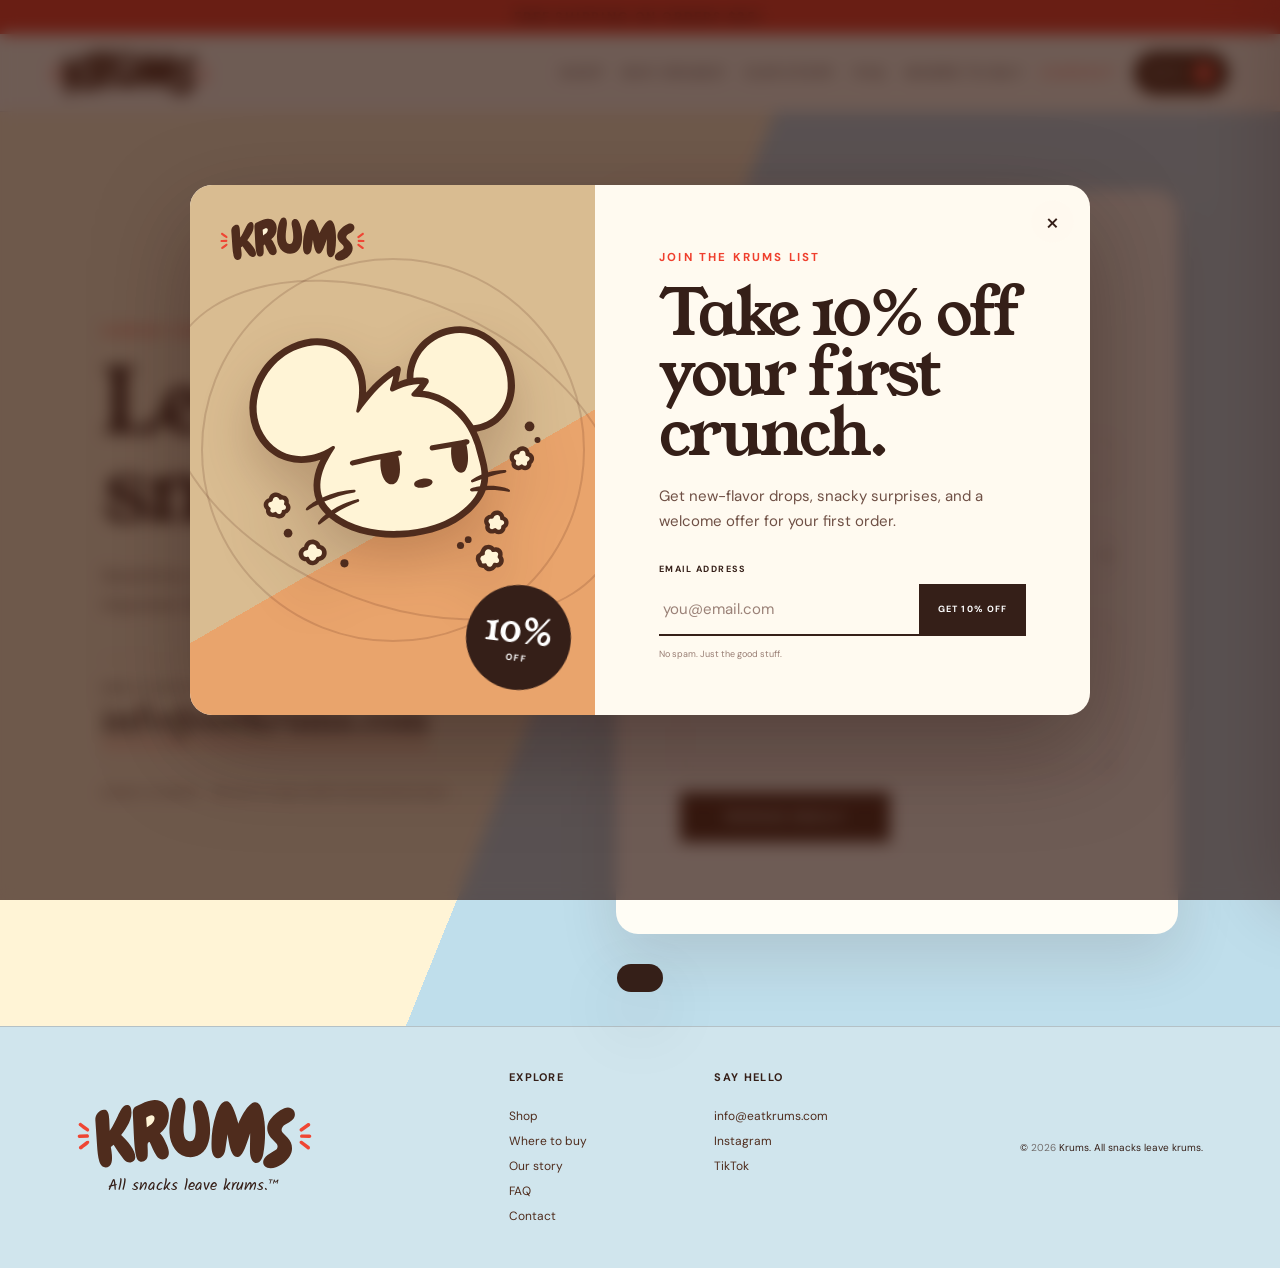
==== contact.html @ 6e8d33f9 "Open the Shop menu on hover and show flavors in a row. Desktop waits briefly before opening and stay" ====
<!doctype html>
<html lang="en">
<head>
  <meta charset="UTF-8" />
  <meta name="viewport" content="width=device-width, initial-scale=1.0" />
  <meta name="theme-color" content="#FFF4D6" />
  <link rel="icon" type="image/svg+xml" href="assets/k-logo.svg" />
  <meta name="description" content="Contact the Krums team about orders, wholesale, collaborations, or anything snack-related." />
  <title>Contact Krums</title>
  <link rel="preconnect" href="https://fonts.googleapis.com" />
  <link rel="preconnect" href="https://fonts.gstatic.com" crossorigin />
  <link href="https://fonts.googleapis.com/css2?family=DM+Sans:wght@400;500;600;700;800&family=Kalam:wght@400;700&family=Nunito:wght@400;600;700;800;900&family=Varela+Round&family=Young+Serif&display=swap" rel="stylesheet" />
  <link rel="stylesheet" href="styles.css?v=20261016-nav" />
</head>
<body class="contact-body">
  <a class="skip-link" href="#main">Skip to content</a>
  <div class="announcement">
    <p id="announcement-copy">Free shipping on orders $35+</p>
  </div>

  <header class="site-header" id="site-header">
    <button class="menu-toggle" id="menu-toggle" aria-label="Open menu" aria-controls="main-nav" aria-expanded="false"><span></span><span></span></button>
    <a class="brand" href="index.html" aria-label="Krums home"><img class="brand-wordmark" src="assets/krums-logo.svg?v=20261016-logo" alt="Krums" /></a>
    <nav class="main-nav" id="main-nav" aria-label="Main navigation">
      <div class="nav-shop">
        <a class="nav-shop-trigger" href="shop.html" aria-haspopup="true" aria-expanded="false" aria-controls="shop-dropdown">Shop</a>
        <div class="shop-dropdown" id="shop-dropdown" aria-label="Shop Krums flavors">
          <div class="shop-dropdown-intro"><small>Pick your crunch</small><strong>Find your flavor.</strong><a class="shop-dropdown-all" href="shop.html">Shop all <span aria-hidden="true">→</span></a></div>
          <div class="shop-dropdown-row">
            <a class="shop-dropdown-product shop-dropdown-product--chocolate" href="product.html?flavor=chocolate-chip"><img src="assets/pouch-chocolate-chip.png" alt="" /><span><small>Cookie brittle</small><b>Chocolate Chip</b></span></a>
            <a class="shop-dropdown-product shop-dropdown-product--peanut" href="product.html?flavor=peanut-butter-chocolate"><img src="assets/pouch-peanut-butter-chocolate.png" alt="" /><span><small>Cookie brittle</small><b>Peanut Butter Chocolate</b></span></a>
            <div class="shop-dropdown-product shop-dropdown-product--soon"><img src="assets/pouch-birthday-cake.png" alt="" /><span><small>Cookie brittle</small><b>Birthday Cake</b></span></div>
          </div>
        </div>
      </div><a href="index.html#why">Why Krums?</a><a href="index.html#story">Our story</a><a href="index.html#faq">FAQ</a><a href="where-to-buy.html">Where to buy</a><a href="contact.html" aria-current="page">Contact</a>
    </nav>
    <button class="bag-button" id="open-cart" aria-label="Open snack bag">Bag <span id="cart-count">0</span></button>
  </header>

  <main id="main">
    <section class="contact-page">
      <div class="contact-intro reveal">
        <p class="eyebrow"><span></span> Contact Krums</p>
        <h1>Let’s talk snacks.</h1>
        <p>Questions, ideas, wholesale inquiries, or a very important flavor suggestion? Send it our way.</p>
        <div class="contact-direct">
          <span>Email us directly</span>
          <a href="mailto:info@eatkrums.com">info@eatkrums.com</a>
        </div>
        <div class="contact-note"><b>Good to know</b><p>We aim to reply within two business days.</p></div>
      </div>

      <div class="contact-form-card reveal" data-delay="120" id="contact-form-card">
        <p class="eyebrow"><span></span> Leave a note</p>
        <h2>What’s on your mind?</h2>
        <form id="contact-form">
          <div class="contact-field-row">
            <label>First name<input id="contact-name" name="name" type="text" autocomplete="given-name" required /></label>
            <label>Email address<input id="contact-email" name="email" type="email" autocomplete="email" required /></label>
          </div>
          <label>What can we help with?
            <select id="contact-topic" name="topic" required>
              <option value="" selected disabled>Choose a topic</option>
              <option>Order question</option>
              <option>Wholesale or retail</option>
              <option>Press or collaboration</option>
              <option>Flavor suggestion</option>
              <option>Something else</option>
            </select>
          </label>
          <label>Your message<textarea id="contact-message" name="message" rows="6" required></textarea></label>
          <button class="button button-primary" type="submit">Prepare email <span aria-hidden="true">↗</span></button>
          <p class="contact-status" id="contact-status" aria-live="polite"></p>
        </form>
      </div>
    </section>
  </main>

  <footer><div class="footer-brand"><img class="footer-wordmark" src="assets/krums-logo.svg?v=20261016-logo" alt="Krums" /><p>All snacks leave krums.™</p></div><div><h3>Explore</h3><a href="shop.html">Shop</a><a href="where-to-buy.html">Where to buy</a><a href="index.html#story">Our story</a><a href="index.html#faq">FAQ</a><a href="contact.html">Contact</a></div><div><h3>Say hello</h3><a href="mailto:info@eatkrums.com">info@eatkrums.com</a><a href="https://www.instagram.com/eatkrums/" target="_blank" rel="noopener noreferrer">Instagram</a><a href="https://www.tiktok.com/@eatkrums" target="_blank" rel="noopener noreferrer">TikTok</a></div><p class="footer-legal">© <span id="year"></span> Krums. All snacks leave krums.</p></footer>

  <div class="scrim" id="scrim" hidden></div>
  <aside class="cart-drawer" id="cart-drawer" aria-hidden="true" aria-label="Shopping bag"><header><div><p class="eyebrow"><span></span> Your stash</p><h2>Snack bag <i id="cart-title-count">(0)</i></h2></div><button id="close-cart" aria-label="Close bag">×</button></header><div class="cart-progress"><p id="shipping-copy">You’re $35 away from free shipping</p><div><span id="shipping-bar"></span></div></div><div class="cart-items" id="cart-items"></div><div class="cart-empty" id="cart-empty"><img class="cart-mascot" src="assets/mascot-head.svg?v=20261016" alt="" /><h3>Your bag is hungry.</h3><p>Good news: joy is only one flavor away.</p><a href="shop.html" id="empty-shop">Find your crunch</a></div><footer id="cart-footer" hidden><div><span>Subtotal</span><strong id="cart-total">$0.00</strong></div><button class="button button-primary" id="checkout-button">Checkout</button><small>Taxes and shipping calculated at checkout. Payment connection coming next.</small></footer></aside>
  <div class="toast" id="toast" role="status" aria-live="polite"></div>
  <script src="script.js?v=20261016-nav"></script>
</body>
</html>
---- styles.css ----
:root{--cocoa:#1f110e;--brown:#5f2f20;--caramel:#a17b4e;--orange:#c78b48;--cream:#f7f1e6;--paper:#ebe2d3;--pink:#c9ad83;--sage:#6e764f;--ink:#2b1712;--white:#fffaf2;--line:rgba(31,17,14,.18);--shadow:0 28px 70px rgba(31,17,14,.18);--accent:#6f402c;--accent-soft:#c89a60;--theme-bg:#d9bc91;--brand-gold:#a17b4e;--brand-pink:#b7747d;--brand-sage:#6e764f;--brand-orange:#a14d2b;--brand-plum:#785278}
*{box-sizing:border-box}html{scroll-behavior:smooth}body{margin:0;background:var(--cream);color:var(--ink);font-family:"DM Sans",sans-serif;overflow-x:hidden}body.modal-open{overflow:hidden}button,input{font:inherit}button,a{color:inherit}.skip-link{position:fixed;top:-100px;left:12px;z-index:200;background:#fff;padding:12px}.skip-link:focus{top:12px}.page-loader{position:fixed;inset:0;z-index:300;background:var(--cream);display:grid;place-items:center;align-content:center;gap:16px;transition:opacity .5s,visibility .5s}.page-loader img{width:110px;animation:loader-bounce .7s alternate infinite}.page-loader span{text-transform:uppercase;letter-spacing:.15em;font-size:10px;font-weight:700}.page-loader.done{opacity:0;visibility:hidden}@keyframes loader-bounce{to{transform:translateY(-12px) rotate(5deg)}}.cursor-dot{width:12px;height:12px;border-radius:50%;background:var(--orange);position:fixed;z-index:250;pointer-events:none;transform:translate(-50%,-50%);mix-blend-mode:multiply;transition:width .2s,height .2s;opacity:0}.cursor-dot.hover{width:34px;height:34px}.announcement{height:34px;background:var(--cocoa);color:#fff;display:flex;align-items:center;justify-content:center;gap:22px}.announcement p{margin:0;min-width:330px;text-align:center;text-transform:uppercase;letter-spacing:.16em;font-size:9px;font-weight:700}.announcement button{background:none;border:0;color:#fff;cursor:pointer;opacity:.7}.site-header{height:90px;display:grid;grid-template-columns:1fr auto 1fr;align-items:center;padding:0 5vw;background:rgba(255,248,233,.9);backdrop-filter:blur(16px);border-bottom:1px solid var(--line);position:sticky;top:0;z-index:50;transition:height .3s,box-shadow .3s}.site-header.scrolled{height:70px;box-shadow:0 10px 30px rgba(80,30,12,.08)}.brand{grid-column:1}.brand img{width:170px;height:70px;display:block;object-fit:contain;object-position:left}.main-nav{grid-column:2;grid-row:1;display:flex;gap:36px}.main-nav a{text-decoration:none;text-transform:uppercase;font-size:10px;letter-spacing:.13em;font-weight:700;position:relative}.main-nav a:after{content:"";position:absolute;height:2px;background:var(--orange);left:0;right:100%;bottom:-7px;transition:right .25s}.main-nav a:hover:after{right:0}.bag-button{grid-column:3;grid-row:1;justify-self:end;border:0;background:transparent;text-transform:uppercase;letter-spacing:.13em;font-size:11px;font-weight:700;cursor:pointer}.bag-button span{display:inline-grid;place-items:center;width:28px;height:28px;border-radius:50%;margin-left:8px;background:var(--orange)}.menu-toggle{display:none;border:0;background:none}.flavor-theme[data-theme="birthday-cake"]{--accent:#d95865;--accent-soft:#f38a91;--theme-bg:#f6b6b1}.flavor-theme[data-theme="cinnamon-roll"]{--accent:#7f8c52;--accent-soft:#aab77b;--theme-bg:#cbd092}
.hero{height:calc(100vh - 124px);min-height:660px;max-height:850px;background:linear-gradient(125deg,#fffaf0 0 38%,var(--theme-bg) 38%);display:grid;grid-template-columns:.9fr 1.1fr;position:relative;overflow:hidden;padding:45px 6vw 70px;transition:background .65s ease}.hero-grain{position:absolute;inset:0;opacity:.12;background-image:url("data:image/svg+xml,%3Csvg viewBox='0 0 160 160' xmlns='http://www.w3.org/2000/svg'%3E%3Cfilter id='n'%3E%3CfeTurbulence type='fractalNoise' baseFrequency='.9' numOctaves='3' stitchTiles='stitch'/%3E%3C/filter%3E%3Crect width='100%25' height='100%25' filter='url(%23n)' opacity='.32'/%3E%3C/svg%3E");pointer-events:none}.hero-sun{position:absolute;width:520px;height:520px;border:72px solid rgba(255,255,255,.26);border-radius:50%;right:-110px;top:40px}.hero-copy{align-self:center;z-index:4;max-width:650px}.eyebrow{text-transform:uppercase;letter-spacing:.19em;font-size:10px;font-weight:700;color:var(--accent);display:flex;align-items:center;gap:10px;margin:0 0 20px}.eyebrow>span{width:26px;height:1px;background:currentColor}.eyebrow.light{color:#f7b24b}h1,h2,h3{font-family:"Young Serif",serif;font-weight:400;margin:0}h1{font-size:clamp(60px,6.6vw,102px);line-height:.92;letter-spacing:-.05em}h1 em,h2 em{font-family:"Kalam",cursive;color:var(--accent);font-weight:700}.hero-lede{font-size:16px;line-height:1.75;max-width:570px;margin:25px 0}.hero-actions{display:flex;align-items:center;gap:30px}.button{min-height:52px;display:inline-flex;align-items:center;justify-content:center;gap:28px;padding:0 23px;border:0;text-decoration:none;text-transform:uppercase;letter-spacing:.12em;font-size:10px;font-weight:700;cursor:pointer;transition:transform .2s,box-shadow .2s}.button-primary{background:var(--cocoa);color:#fff;box-shadow:6px 6px 0 var(--accent-soft)}.button-primary:hover{transform:translate(2px,2px);box-shadow:3px 3px 0 var(--accent-soft)}.text-button{border:0;background:transparent;font-size:11px;font-weight:700;cursor:pointer;border-bottom:1px solid var(--ink);padding:10px 0}.text-button span{margin-left:8px;color:var(--accent)}.hero-proof{display:flex;gap:0;margin-top:28px}.hero-proof div{padding:0 25px;border-left:1px solid var(--line);display:flex;flex-direction:column}.hero-proof div:first-child{padding-left:0;border:0}.hero-proof strong{font-family:"Young Serif";font-size:22px}.hero-proof span{text-transform:uppercase;letter-spacing:.12em;font-size:8px}.hero-product{align-self:center;height:100%;position:relative;display:grid;place-items:center;z-index:2}.product-stage{height:min(68vh,620px);width:min(44vw,540px);display:grid;place-items:center;position:relative;perspective:1000px}.product-stage img{height:100%;max-width:100%;object-fit:contain;filter:drop-shadow(0 34px 25px rgba(70,23,8,.28));transition:opacity .25s,transform .4s;position:relative;z-index:3}.product-stage img.swapping{opacity:0;transform:translateY(20px) rotate(4deg)}.stage-shadow{position:absolute;width:65%;height:12%;bottom:1%;background:rgba(76,29,11,.26);border-radius:50%;filter:blur(24px)}.orbit{position:absolute;border:1px solid rgba(73,20,7,.22);border-radius:50%;animation:orbit-spin 18s linear infinite}.orbit-one{width:490px;height:490px}.orbit-two{width:590px;height:380px;transform:rotate(20deg);animation-direction:reverse}@keyframes orbit-spin{to{rotate:360deg}}.floating-chip{position:absolute;display:block;width:92px;height:52px;border:5px solid #b86a32;border-radius:62% 25% 58% 27%;background-color:#dda05c;background-image:radial-gradient(circle,#512013 0 3px,transparent 4px);background-size:24px 22px;box-shadow:0 16px 20px rgba(74,25,8,.25);z-index:4}.chip-a{top:7%;right:1%;rotate:24deg}.chip-b{bottom:15%;left:0;rotate:-21deg;scale:.8}.chip-c{top:21%;left:2%;rotate:64deg;scale:.55}.hand-note{position:absolute;right:-1vw;bottom:2%;font:18px/1.1 "Kalam",cursive;transform:rotate(-5deg);z-index:5}.hand-note svg{display:block;width:85px;fill:none;stroke:var(--ink);stroke-width:2}.hero-flavor-switcher{position:absolute;bottom:20px;left:50%;transform:translateX(-50%);z-index:6;background:rgba(255,253,246,.84);backdrop-filter:blur(12px);border:1px solid rgba(70,22,10,.14);border-radius:50px;display:flex;align-items:center;gap:11px;padding:10px 16px;box-shadow:0 12px 30px rgba(80,25,8,.1)}.hero-flavor-switcher>span{text-transform:uppercase;letter-spacing:.12em;font-size:8px;opacity:.6}.hero-flavor-switcher strong{font-size:10px;min-width:96px}.flavor-dot{width:18px;height:18px;border-radius:50%;border:2px solid #fff;background:var(--dot);box-shadow:0 0 0 1px rgba(59,15,7,.2);cursor:pointer;transition:transform .2s}.flavor-dot.active{transform:scale(1.28)}.doodle{position:absolute;font:40px "Kalam";color:rgba(75,22,9,.5);z-index:3}.doodle-one{left:48%;top:12%}.doodle-two{right:3%;bottom:16%;font-size:28px}.joy-marquee{height:62px;background:var(--cocoa);color:#fff;display:flex;align-items:center;overflow:hidden;white-space:nowrap}.joy-marquee div{min-width:max-content;font:14px "Young Serif";letter-spacing:.13em;animation:marquee 27s linear infinite}.joy-marquee span{margin:0 22px}@keyframes marquee{to{transform:translateX(-50%)}}
.flavor-shop{padding:110px 6vw;background:var(--cream);transition:background .6s}.section-intro h2,.why h2,.moments h2,.faq h2,.newsletter h2{font-size:clamp(45px,5.4vw,75px);line-height:.98;letter-spacing:-.04em}.flavor-tabs{display:grid;grid-template-columns:repeat(3,1fr);margin:55px 0 0;border-bottom:1px solid var(--line)}.flavor-tab{border:0;background:transparent;padding:18px 15px;font-family:"Young Serif";font-size:18px;color:#9a766b;cursor:pointer;position:relative}.flavor-tab span{font:9px "DM Sans";letter-spacing:.1em;margin-right:10px}.flavor-tab:after{content:"";position:absolute;left:0;right:100%;bottom:-2px;height:4px;background:var(--accent);transition:right .35s}.flavor-tab.active{color:var(--ink)}.flavor-tab.active:after{right:0}.spotlight{min-height:650px;display:grid;grid-template-columns:1.2fr .8fr;margin-top:30px;background:linear-gradient(115deg,var(--theme-bg) 0 54%,#fffdf8 54%);transition:background .5s;overflow:hidden;box-shadow:var(--shadow);border-radius:3px}.spotlight-visual{position:relative;display:grid;place-items:center;min-height:650px}.spotlight-visual .blob{position:absolute;width:440px;height:440px;border-radius:43% 57% 55% 45%;background:rgba(255,255,255,.46);animation:blob 8s ease-in-out infinite}@keyframes blob{50%{border-radius:57% 43% 41% 59%;transform:rotate(7deg)}}.spotlight-visual img{height:590px;max-width:72%;object-fit:contain;z-index:3;filter:drop-shadow(0 30px 25px rgba(69,20,7,.23));transition:opacity .22s,transform .45s}.spotlight-visual img.switching{opacity:0;transform:translateX(-20px) rotate(-4deg)}.spotlight-visual img.wiggle{animation:wiggle .65s ease}@keyframes wiggle{25%{transform:rotate(-5deg) scale(1.03)}60%{transform:rotate(4deg) scale(1.03)}}.huge-word{position:absolute;left:-25px;top:50%;transform:translateY(-50%) rotate(-90deg);font-family:"Young Serif";font-size:83px;color:rgba(255,255,255,.42);letter-spacing:.04em}.spin-hint{position:absolute;bottom:42px;right:33px;z-index:4;border:0;background:var(--cocoa);color:#fff;width:87px;height:87px;border-radius:50%;font:13px/1.1 "Kalam";cursor:pointer;transition:transform .25s}.spin-hint:hover{transform:rotate(10deg) scale(1.07)}.spin-hint span{font-size:19px}.spotlight-info{padding:65px 6vw 50px;align-self:center}.product-kicker{font-size:9px;letter-spacing:.18em;font-weight:700;color:var(--accent)}.spotlight-info h3{font-size:clamp(43px,4.7vw,65px);line-height:1;margin:8px 0 13px}.stars{color:var(--orange);letter-spacing:.08em;font-size:12px}.stars span{color:#89675b;letter-spacing:0;margin-left:8px}.product-description{font-size:16px;line-height:1.7;color:#66453b}.taste-notes{display:flex;flex-wrap:wrap;gap:8px;margin:20px 0 30px}.taste-notes span{border:1px solid #c3a79c;border-radius:50px;padding:8px 12px;text-transform:uppercase;letter-spacing:.1em;font-size:8px;font-weight:700}.purchase-row{display:flex;justify-content:space-between;align-items:center;padding:18px 0;border-top:1px solid var(--line);border-bottom:1px solid var(--line)}.purchase-row>div:first-child{display:flex;flex-direction:column}.purchase-row>div>span{font-size:11px}.purchase-row strong{font-family:"Young Serif";font-size:23px;margin-top:3px}.quantity{display:flex;align-items:center;gap:13px}.quantity button{border:0;background:#eee0ca;width:31px;height:31px;border-radius:50%;cursor:pointer}.add-main{width:100%;margin:18px 0}.add-main span{margin-left:auto}.ingredients-toggle{width:100%;padding:14px 0;border:0;border-bottom:1px solid var(--line);background:none;display:flex;justify-content:space-between;text-transform:uppercase;font-size:9px;letter-spacing:.12em;font-weight:700;cursor:pointer}.ingredients-toggle span{font-size:18px;transition:transform .2s}.ingredients-toggle[aria-expanded="true"] span{transform:rotate(45deg)}.ingredients-panel{display:grid;grid-template-rows:0fr;transition:grid-template-rows .3s}.ingredients-panel>*{overflow:hidden;margin:0}.ingredients-panel.open{grid-template-rows:1fr}.ingredients-panel.open p{padding-top:14px}.ingredients-panel p{font-size:12px;line-height:1.6;color:#806257}.mini-products{display:grid;grid-template-columns:repeat(3,1fr);gap:14px;margin-top:18px}.mini-product{display:grid;grid-template-columns:90px 1fr auto;align-items:center;gap:15px;background:#fffdf8;border:1px solid var(--line);padding:12px 18px;cursor:pointer;transition:transform .2s,background .2s}.mini-product:hover{transform:translateY(-4px);background:var(--mini-bg)}.mini-product img{width:78px;height:95px;object-fit:contain}.mini-product h4{font-family:"Young Serif";font-weight:400;font-size:17px;margin:0}.mini-product p{font-size:10px;margin:6px 0 0;color:#806056}.mini-product button{border:0;background:var(--cocoa);color:#fff;border-radius:50%;width:32px;height:32px;cursor:pointer}
.why{background:var(--cocoa);color:#fff;display:grid;grid-template-columns:.9fr 1.1fr;gap:8vw;padding:110px 8vw;overflow:hidden}.why-visual{display:grid;place-items:center;position:relative}.why-visual:before{content:"";position:absolute;width:470px;height:470px;background:var(--orange);border-radius:48% 52% 45% 55%;animation:blob 9s ease-in-out infinite}.why-visual img{width:min(430px,100%);position:relative;z-index:2;filter:drop-shadow(0 25px 35px #1f0704)}.badge-orbit{position:absolute;width:540px;height:540px;border:1px solid rgba(255,255,255,.25);border-radius:50%;animation:orbit-spin 22s linear infinite}.why-copy{align-self:center}.why-lede{font-size:17px;line-height:1.7;max-width:570px}.benefits{border-top:1px solid rgba(255,255,255,.25);margin-top:30px}.benefit{width:100%;color:#fff;border:0;border-bottom:1px solid rgba(255,255,255,.25);background:none;display:grid;grid-template-columns:45px 1fr auto;text-align:left;padding:20px 0;cursor:pointer}.benefit i{font-style:normal;font-size:9px;color:#d98a52}.benefit span{display:flex;flex-direction:column}.benefit b{font:22px "Young Serif"}.benefit small{font-size:12px;line-height:1.5;max-height:0;overflow:hidden;opacity:0;transition:max-height .3s,opacity .3s,padding .3s}.benefit.active small{max-height:80px;opacity:.7;padding-top:8px}.benefit em{font-style:normal;font-size:24px;transition:transform .3s}.benefit.active em{transform:rotate(45deg)}
.moments{padding:110px 6vw;background:#f6ead2}.centered{text-align:center}.centered .eyebrow{justify-content:center}.moment-cards{display:grid;grid-template-columns:repeat(3,1fr);gap:22px;margin-top:60px}.moment-card{padding:16px 16px 30px;background:#fff;border:1px solid var(--line);position:relative;transition:transform .3s}.moment-card:nth-child(2){transform:translateY(30px)}.moment-card:hover{transform:translateY(-8px) rotate(-1deg)}.moment-card:nth-child(2):hover{transform:translateY(20px) rotate(1deg)}.moment-number{position:absolute;top:28px;left:29px;z-index:2;width:34px;height:34px;border-radius:50%;display:grid;place-items:center;background:var(--cream);font-size:9px;font-weight:700}.illustration{height:300px;position:relative;overflow:hidden;display:grid;place-items:center}.desk{background:#eaa461}.desk .cup{width:110px;height:90px;background:#fff4dd;border-radius:8px 8px 45px 45px;display:grid;place-items:center;font-size:38px;box-shadow:55px 45px 0 -25px #71311c;transform:rotate(-4deg)}.crumbs{position:absolute;bottom:40px;right:40px;font-size:40px;color:var(--cocoa)}.road{background:#ef8380}.sunset{width:170px;height:170px;border-radius:50%;background:#f8ce65;box-shadow:0 0 0 42px rgba(255,255,255,.17)}.road:after{content:"";position:absolute;bottom:-40px;border-left:120px solid transparent;border-right:120px solid transparent;border-bottom:210px solid #593321}.road span{position:absolute;right:30px;top:30px;font:40px "Kalam"}.sofa{background:#a5ad72}.sofa div{font-size:90px;filter:drop-shadow(10px 18px 0 rgba(73,30,13,.15))}.sofa span{position:absolute;font:50px "Kalam";right:45px;top:40px}.moment-card h3{font-size:25px;margin:25px 13px 8px}.moment-card p{font-size:13px;line-height:1.6;color:#73554b;margin:0 13px}.social-proof{min-height:480px;background:#cd692c;color:#fff;display:grid;grid-template-columns:.55fr 1fr;padding:90px 7vw;gap:7vw}.review-side{border-right:1px solid rgba(255,255,255,.35)}.review-score{display:flex;gap:20px;align-items:center;margin-top:65px}.review-score strong{font:80px "Young Serif"}.review-score>span{display:flex;flex-direction:column;color:#ffd878;letter-spacing:.08em}.review-score small{font-size:9px;color:#fff;text-transform:uppercase;letter-spacing:.1em;margin-top:8px}.review-slider{position:relative;align-self:center;min-height:240px}.review{display:none}.review.active{display:block;animation:review-in .45s ease}@keyframes review-in{from{opacity:0;transform:translateX(25px)}}.review blockquote{font:clamp(30px,4vw,56px)/1.15 "Young Serif";margin:0}.review p{font-size:10px;letter-spacing:.12em;font-weight:700;margin-top:30px}.review p span{opacity:.65;margin-left:15px}.review-controls{position:absolute;bottom:0;display:flex;align-items:center;gap:18px}.review-controls button{border:1px solid rgba(255,255,255,.6);background:none;color:#fff;width:42px;height:42px;border-radius:50%;cursor:pointer}.review-controls span{font-size:10px;letter-spacing:.1em}
.faq{padding:110px 8vw;display:grid;grid-template-columns:.7fr 1fr;gap:10vw;position:relative}.faq-heading{position:sticky;top:130px;align-self:start}.faq-heading img{width:140px;margin-top:40px;transform:rotate(-8deg)}.faq-list details{border-bottom:1px solid var(--line)}.faq-list summary{list-style:none;padding:25px 0;display:flex;justify-content:space-between;font:20px "Young Serif";cursor:pointer}.faq-list summary::-webkit-details-marker{display:none}.faq-list summary span{font:26px "DM Sans";transition:transform .2s}.faq-list details[open] summary span{transform:rotate(45deg)}.faq-list details p{font-size:14px;line-height:1.7;color:#72564c;max-width:600px;margin:0 40px 24px 0}.newsletter{min-height:500px;background:var(--pink);display:grid;grid-template-columns:.4fr 1fr .85fr;align-items:center;padding:70px 7vw;gap:5vw;position:relative;overflow:hidden}.newsletter>img{width:260px;filter:drop-shadow(0 18px 25px rgba(80,20,10,.15));transform:rotate(-5deg)}.newsletter-squiggle{position:absolute;font:110px "Kalam";opacity:.18;right:3%;top:0}.newsletter .light{color:#fff1c8}.newsletter>div:nth-of-type(2)>p:last-child{line-height:1.7}.newsletter form label{text-transform:uppercase;font-size:9px;letter-spacing:.14em;font-weight:700}.newsletter form>div{display:flex;border-bottom:2px solid var(--cocoa);margin-top:10px}.newsletter input{border:0;background:transparent;padding:16px 0;outline:none;min-width:0;flex:1}.newsletter form button{border:0;background:none;text-transform:uppercase;font-size:9px;font-weight:700;letter-spacing:.1em;cursor:pointer}.newsletter form>p{font:14px "Kalam";min-height:20px}body>footer{min-height:250px;background:var(--cream);display:grid;grid-template-columns:1.3fr .5fr .5fr 1fr;gap:5vw;align-items:center;padding:55px 6vw;border-top:1px solid var(--line)}.footer-brand img{width:210px;height:95px;object-fit:contain}.footer-brand p{font:16px "Kalam";margin:0 0 0 20px}body>footer h3{font:11px "DM Sans";font-weight:700;text-transform:uppercase;letter-spacing:.12em;margin-bottom:15px}body>footer>div:not(.footer-brand){display:flex;flex-direction:column;gap:9px}body>footer a{font-size:12px;text-decoration:none;color:#76564b}.footer-legal{text-align:right;font-size:10px;line-height:1.7}.footer-legal span{opacity:.6}
.scrim{position:fixed;inset:0;z-index:80;background:rgba(44,12,5,.6);backdrop-filter:blur(5px)}.cart-drawer{position:fixed;z-index:90;right:0;top:0;width:min(480px,100vw);height:100vh;background:var(--cream);transform:translateX(105%);transition:transform .4s cubic-bezier(.22,.9,.24,1);padding:30px;display:flex;flex-direction:column;box-shadow:-30px 0 70px rgba(50,12,4,.22)}.cart-drawer.open{transform:translateX(0)}.cart-drawer>header{display:flex;justify-content:space-between;align-items:flex-start;padding-bottom:20px}.cart-drawer h2{font-size:35px}.cart-drawer h2 i{font:16px "DM Sans";font-style:normal;color:#99746a}.cart-drawer>header button,.story-modal>button{border:0;background:none;font-size:35px;cursor:pointer}.cart-progress{padding:15px;background:#f3e4c9;font-size:10px;text-transform:uppercase;letter-spacing:.08em}.cart-progress p{margin:0 0 9px}.cart-progress>div{height:5px;background:#dec6a6;border-radius:10px;overflow:hidden}.cart-progress span{display:block;width:0;height:100%;background:var(--orange);transition:width .3s}.cart-items{overflow:auto;flex:1}.cart-item{display:grid;grid-template-columns:80px 1fr auto;gap:15px;padding:18px 0;border-bottom:1px solid var(--line);align-items:center}.cart-item img{width:75px;height:100px;object-fit:contain;background:var(--item-bg)}.cart-item h3{font:17px "Young Serif"}.cart-item p{font-size:11px;margin:7px 0}.cart-qty{display:flex;gap:9px;align-items:center}.cart-qty button{border:0;background:#eadcc6;width:25px;height:25px;border-radius:50%;cursor:pointer}.remove-item{align-self:start;border:0;background:none;text-decoration:underline;font-size:9px;color:#87685f;cursor:pointer}.cart-empty{margin:auto;text-align:center;max-width:260px}.cart-empty img{width:100px}.cart-empty h3{font-size:27px}.cart-empty p{font-size:13px;line-height:1.6}.cart-empty a{text-transform:uppercase;font-size:9px;letter-spacing:.12em;font-weight:700}.cart-drawer>footer{border-top:1px solid var(--line);padding-top:20px}.cart-drawer>footer>div{display:flex;justify-content:space-between;margin-bottom:17px}.cart-drawer>footer .button{width:100%}.cart-drawer>footer .button span{margin-left:auto}.cart-drawer>footer small{display:block;text-align:center;margin-top:12px;font-size:9px;color:#8d6d62}.story-modal{position:fixed;z-index:100;inset:6vh 9vw;background:var(--paper);box-shadow:var(--shadow);overflow:hidden}.story-modal>button{position:absolute;right:25px;top:18px;z-index:2}.story-modal>div{height:100%;display:grid;grid-template-columns:.7fr 1fr;align-content:center;column-gap:5vw;padding:7vw}.story-modal img{width:min(380px,100%);grid-row:1/6}.story-modal h2{font-size:60px}.story-modal div>p:last-of-type{line-height:1.7;max-width:590px}.story-modal .button{justify-self:start}.toast{position:fixed;z-index:120;left:50%;bottom:28px;transform:translate(-50%,120px);background:var(--cocoa);color:#fff;border-radius:50px;padding:14px 23px;font-size:11px;box-shadow:var(--shadow);transition:transform .3s}.toast.show{transform:translate(-50%,0)}.reveal{opacity:0;transform:translateY(35px);transition:opacity .7s ease,transform .7s ease;transition-delay:var(--delay,0ms)}.reveal.visible{opacity:1;transform:none}
@media(max-width:1000px){.main-nav{gap:20px}.hero{grid-template-columns:1fr 1fr;padding-left:4vw;padding-right:4vw}.hero h1{font-size:64px}.product-stage{width:48vw}.spotlight{grid-template-columns:1fr 1fr}.spotlight-visual img{max-width:88%}.mini-products{grid-template-columns:1fr}.why{gap:4vw}.why-visual:before{width:360px;height:360px}.why-visual img{max-width:350px}.badge-orbit{width:430px;height:430px}.newsletter{grid-template-columns:.5fr 1fr}.newsletter form{grid-column:1/-1;max-width:620px;margin:auto;width:100%}body>footer{grid-template-columns:1fr 1fr}.footer-legal{text-align:left}}
@media(max-width:760px){.cursor-dot{display:none}.announcement p{min-width:230px}.site-header{height:72px;padding:0 20px;grid-template-columns:45px 1fr 80px}.menu-toggle{display:flex;flex-direction:column;gap:6px;padding:10px}.menu-toggle span{display:block;width:23px;height:2px;background:var(--cocoa)}.brand{grid-column:2;justify-self:center}.brand img{width:130px;height:58px}.bag-button{grid-column:3}.main-nav{position:fixed;top:106px;left:0;right:0;background:var(--cream);display:flex;flex-direction:column;padding:35px;transform:translateY(-150%);transition:transform .35s;z-index:-1;border-bottom:1px solid var(--line)}.main-nav.open{transform:translateY(0)}.main-nav a{font:27px "Young Serif";text-transform:none}.hero{height:auto;min-height:0;max-height:none;grid-template-columns:1fr;background:linear-gradient(160deg,#fffaf0 0 43%,var(--theme-bg) 43%);padding:55px 22px 85px}.hero-copy{text-align:center}.hero .eyebrow,.hero-actions,.hero-proof{justify-content:center}.hero h1{font-size:55px}.hero-lede{font-size:14px;margin-inline:auto}.hero-actions{flex-direction:column;gap:13px}.hero-proof{margin-bottom:25px}.hero-product{height:520px}.product-stage{height:480px;width:100%}.orbit-one{width:380px;height:380px}.orbit-two{width:400px;height:310px}.floating-chip{width:70px;height:40px}.hand-note{right:0}.hero-flavor-switcher{width:max-content;max-width:94%;bottom:20px}.hero-flavor-switcher>span{display:none}.doodle-one{left:4%;top:40%}.section-intro h2,.why h2,.moments h2,.faq h2,.newsletter h2{font-size:45px}.flavor-shop{padding:75px 20px}.flavor-tabs{display:flex;overflow:auto;margin-top:35px}.flavor-tab{min-width:max-content;font-size:15px}.spotlight{grid-template-columns:1fr;background:linear-gradient(160deg,var(--theme-bg) 0 51%,#fffdf8 51%)}.spotlight-visual{min-height:500px}.spotlight-visual img{height:475px}.huge-word{font-size:58px}.spin-hint{right:15px;bottom:20px}.spotlight-info{padding:45px 24px}.mini-product{grid-template-columns:70px 1fr auto}.why{grid-template-columns:1fr;padding:80px 24px}.why-visual{min-height:400px}.why-visual:before{width:320px;height:320px}.why-visual img{width:310px}.badge-orbit{width:365px;height:365px}.moment-cards{grid-template-columns:1fr}.moments{padding:80px 20px}.moment-card:nth-child(2){transform:none}.illustration{height:260px}.social-proof{grid-template-columns:1fr;padding:75px 24px}.review-side{border:0;border-bottom:1px solid rgba(255,255,255,.3);padding-bottom:30px}.review-score{margin-top:20px}.review-score strong{font-size:60px}.review-slider{min-height:300px}.review-controls{bottom:-20px}.faq{grid-template-columns:1fr;padding:80px 24px}.faq-heading{position:relative;top:auto}.faq-heading img{width:90px;margin-top:15px}.newsletter{grid-template-columns:1fr;padding:70px 24px;text-align:center}.newsletter>img{width:170px;margin:auto}.newsletter .eyebrow{justify-content:center}body>footer{grid-template-columns:1fr 1fr;padding:45px 24px}.footer-brand,.footer-legal{grid-column:1/-1}.footer-legal{text-align:left}.story-modal{inset:2vh 10px}.story-modal>div{grid-template-columns:1fr;overflow:auto;padding:50px 25px}.story-modal img{width:150px;grid-row:auto;margin:auto}.story-modal h2{font-size:42px}.cart-drawer{padding:22px}}
@media(max-width:430px){.announcement p{font-size:8px;min-width:210px}.hero h1{font-size:48px}.hero-proof div{padding:0 14px}.hero-product{height:450px}.product-stage{height:420px}.hand-note{display:none}.flavor-shop{padding-left:14px;padding-right:14px}.spotlight-visual{min-height:440px}.spotlight-visual img{height:420px}.spotlight-info h3{font-size:42px}.moment-card{padding:12px 12px 25px}.review blockquote{font-size:30px}.newsletter form>div{flex-direction:column;border:0}.newsletter input{border-bottom:2px solid var(--cocoa)}.newsletter form button{background:var(--cocoa);color:#fff;padding:15px}body>footer{grid-template-columns:1fr}.footer-brand,.footer-legal{grid-column:auto}}
@media(min-width:761px) and (max-height:750px){.hero{min-height:560px;padding-top:25px;padding-bottom:52px}.hero h1{font-size:clamp(56px,5.7vw,76px)}.hero-lede{font-size:14px;line-height:1.55;margin:15px 0}.hero-proof{margin-top:16px}.hero-proof strong{font-size:19px}.product-stage{height:min(68vh,500px)}.hand-note{bottom:0}.hero-flavor-switcher{bottom:12px}}
.hero[data-theme="birthday-cake"] .floating-chip{background-color:#e6bd79;background-image:radial-gradient(circle,#f45f6a 0 2px,transparent 3px),radial-gradient(circle,#42a9c4 0 2px,transparent 3px);background-size:18px 21px,25px 19px}.hero[data-theme="cinnamon-roll"] .floating-chip{background-color:#d89a55;background-image:repeating-linear-gradient(25deg,transparent 0 9px,#8c491e 10px 12px)}
@media(prefers-reduced-motion:reduce){html{scroll-behavior:auto}.page-loader img,.joy-marquee div,.orbit,.blob,.badge-orbit{animation:none}.reveal{opacity:1;transform:none}.product-stage img,.spotlight-visual img,.cart-drawer{transition:none}}

/* Simplified controls and overlap-safe refinements */
.announcement{height:27px;gap:18px}.announcement p{font-size:10.5px;letter-spacing:.14em}.site-header{height:80px}.site-header.scrolled{height:64px}.main-nav a{font-size:11.5px}.brand img{height:62px}.hero{height:calc(100vh - 107px);scroll-margin-top:64px}section[id]:not(.hero){scroll-margin-top:64px}
.hero-product{padding-bottom:24px}.hero-flavor-switcher{gap:4px;padding:5px;border-radius:14px}.flavor-choice{display:flex;align-items:center;gap:8px;border:0;background:transparent;padding:10px 13px;border-radius:10px;font-size:10px;font-weight:700;cursor:pointer;white-space:nowrap;transition:background .2s,color .2s}.flavor-choice i{display:block;width:11px;height:11px;border-radius:50%;background:var(--dot);box-shadow:0 0 0 1px rgba(59,15,7,.16)}.flavor-choice.active{background:var(--cocoa);color:#fff}.flavor-choice:focus-visible{outline:2px solid var(--orange);outline-offset:2px}.flavor-tab{font-size:19px;padding:20px}.flavor-tab span{display:none}
.benefit{grid-template-columns:1fr auto;gap:20px}.benefit i{display:none}.why-visual{isolation:isolate}.why-visual:before{z-index:-1}.moment-card{padding:12px 12px 28px}.moment-photo{display:block;width:100%;height:300px;object-fit:cover}.illustration,.moment-number{display:none}.review-slider{min-height:330px;padding-bottom:76px;display:flex;flex-direction:column;justify-content:center}.review-controls{bottom:0;left:0;background:#cd692c;padding-top:12px;width:100%;z-index:3}
@media(max-width:760px){.announcement{height:25px}.announcement p{font-size:9px}.site-header{height:66px}.main-nav{top:91px}.hero{height:auto}.hero-flavor-switcher{gap:2px;padding:4px}.flavor-choice{padding:9px 8px;font-size:9px}.flavor-choice i{width:9px;height:9px}.moment-photo{height:260px}.review-slider{min-height:380px;padding-bottom:74px}.review-controls{bottom:0}}
@media(max-width:430px){.flavor-choice{font-size:8px;padding:8px 6px;gap:5px}.flavor-choice i{display:none}.review-slider{min-height:410px}}

/* FAQ heading lockup */
.faq-heading h2{font-size:clamp(46px,4.8vw,68px);line-height:.98;letter-spacing:-.035em}.faq-heading h2 em{display:block;margin-top:16px;font-size:.72em;line-height:1.05;letter-spacing:-.015em;white-space:nowrap}
@media(max-width:760px){.faq-heading h2{font-size:50px}.faq-heading h2 em{font-size:.82em;margin-top:12px;white-space:normal}}

/* krums brand system */
.brand{text-decoration:none;display:inline-flex;align-items:center;width:max-content}
.krums-wordmark{display:inline-block;color:var(--cocoa);font:700 40px/.82 "Kalam",cursive;letter-spacing:-.075em;text-transform:lowercase;transform:rotate(-2deg);transform-origin:center;white-space:nowrap}
.brand .krums-wordmark{font-size:43px}
.krums-monogram{display:block;width:112px;height:112px;object-fit:contain;border:0;background:transparent;box-shadow:none;transform:none}
.page-loader .krums-monogram{animation:krums-bounce .7s alternate infinite}
@keyframes krums-bounce{to{transform:translateY(-12px) rotate(1deg)}}
.krums-seal{position:relative;z-index:2;width:min(410px,92%);aspect-ratio:1;display:grid;place-items:center;align-content:center;border:5px solid #f8bd63;border-radius:47% 53% 45% 55% / 52% 46% 54% 48%;background:radial-gradient(circle at 36% 28%,#ffd271,var(--orange) 58%,#ce651f);color:var(--cocoa);box-shadow:0 28px 48px rgba(21,4,1,.3),inset 0 0 0 8px rgba(255,248,233,.24);transform:rotate(-4deg)}
.krums-seal:before,.krums-seal:after{content:"";position:absolute;top:18%;width:46px;height:17px;border-radius:100% 15% 100% 15%;background:var(--cocoa);opacity:.78}
.krums-seal:before{left:9%;transform:rotate(28deg)}.krums-seal:after{right:9%;transform:scaleX(-1) rotate(28deg)}
.krums-seal b{font:700 132px/.7 "Kalam",cursive;letter-spacing:-.1em}
.krums-seal strong{font:700 58px/.9 "Kalam",cursive;letter-spacing:-.075em;margin-top:17px}
.krums-seal small{font-size:10px;line-height:1.45;font-weight:800;text-align:center;text-transform:uppercase;letter-spacing:.16em;margin-top:16px}
.why-visual .krums-seal{filter:drop-shadow(0 25px 35px #1f0704)}
.faq-monogram{width:112px;height:112px;margin-top:36px;font-size:65px}
.newsletter-wordmark{font-size:clamp(72px,8.5vw,126px);line-height:.72;text-align:center;filter:drop-shadow(0 18px 25px rgba(80,20,10,.12))}
.newsletter>div:nth-of-type(3)>p:last-child{line-height:1.7}
.footer-brand .krums-wordmark{font-size:66px}.footer-brand p{margin:10px 0 0 5px}
.story-modal .story-seal{grid-row:1/6;width:min(360px,100%)}
.cart-empty .cart-monogram{width:82px;height:82px;margin:0 auto 18px;font-size:48px}
@media(max-width:1000px){.krums-seal{width:min(330px,90%)}.newsletter-wordmark{font-size:82px}}
@media(max-width:760px){.brand .krums-wordmark{font-size:35px}.krums-monogram{width:82px;height:82px;font-size:49px}.why-visual .krums-seal{width:300px}.krums-seal b{font-size:96px}.krums-seal strong{font-size:44px}.krums-seal small{font-size:8px}.faq-monogram{width:86px;height:86px;font-size:50px;margin-top:22px}.newsletter-wordmark{font-size:88px;margin:auto}.footer-brand .krums-wordmark{font-size:58px}.story-modal .story-seal{grid-row:auto;width:170px;margin:auto}.story-modal .story-seal b{font-size:54px}.story-modal .story-seal strong{font-size:27px;margin-top:8px}.story-modal .story-seal small{font-size:6px;margin-top:8px}.story-modal .story-seal:before,.story-modal .story-seal:after{width:24px;height:10px}}
@media(prefers-reduced-motion:reduce){.page-loader .krums-monogram{animation:none}}

/* Brand board palette and mascot */
.flavor-theme[data-theme="chocolate-chip"]{--accent:#6f402c;--accent-soft:#c89a60;--theme-bg:#d9bc91}
.flavor-theme[data-theme="birthday-cake"]{--accent:#785278;--accent-soft:#bd8fb6;--theme-bg:#d8b6d3}
.flavor-theme[data-theme="cinnamon-roll"]{--accent:#a14d2b;--accent-soft:#d89256;--theme-bg:#e9a46c}
.mascot-intro{min-height:610px;display:grid;grid-template-columns:.9fr 1.1fr;align-items:center;gap:8vw;padding:80px 10vw;background:linear-gradient(112deg,#dfc79d 0 47%,#f7f1e6 47%);position:relative;overflow:hidden}
.mascot-intro:after{content:"KRUMS";position:absolute;right:-28px;bottom:-48px;color:rgba(31,17,14,.045);font:700 clamp(110px,20vw,300px)/1 "DM Sans",sans-serif;letter-spacing:-.08em;pointer-events:none}
.mascot-portrait{min-height:450px;display:grid;place-items:center;position:relative}
.mascot-portrait img{position:relative;z-index:2;width:min(410px,100%);filter:drop-shadow(0 28px 24px rgba(31,17,14,.2));transition:transform .35s ease}
.mascot-portrait:hover img{transform:rotate(3deg) translateY(-8px)}
.mascot-orbit{position:absolute;width:420px;height:420px;border:1px solid rgba(31,17,14,.22);border-radius:50%;box-shadow:0 0 0 42px rgba(255,250,242,.22),0 0 0 84px rgba(255,250,242,.1);animation:orbit-spin 22s linear infinite}
.mascot-copy{position:relative;z-index:2;max-width:620px}.mascot-copy h2{font-size:clamp(62px,7vw,105px);line-height:.88;letter-spacing:-.055em}.mascot-copy p:not(.eyebrow){font-size:17px;line-height:1.75;max-width:540px;margin:26px 0 32px}.mascot-copy .button{background:var(--cocoa);box-shadow:6px 6px 0 var(--brand-gold)}
.mascot-intro .eyebrow{color:var(--brown)}
.social-proof,.review-controls{background:#6f402c}
.faq-heading .faq-mascot{display:block;width:138px;height:138px;object-fit:contain;margin-top:24px;transform:rotate(-6deg);filter:drop-shadow(7px 10px 0 rgba(161,77,43,.14))}
.cart-empty .cart-mascot{display:block;width:138px;height:138px;object-fit:contain;margin:0 auto 10px;filter:drop-shadow(0 10px 12px rgba(31,17,14,.15))}
.story-modal .story-mascot{width:min(390px,100%);grid-row:1/6;object-fit:contain;filter:drop-shadow(0 22px 20px rgba(31,17,14,.18));transform:rotate(-3deg)}
@media(max-width:1000px){.mascot-intro{grid-template-columns:.85fr 1.15fr;padding-inline:6vw}.mascot-orbit{width:340px;height:340px}.mascot-portrait img{width:min(340px,100%)}}
@media(max-width:760px){.mascot-intro{grid-template-columns:1fr;padding:60px 24px 72px;background:linear-gradient(165deg,#dfc79d 0 46%,#f7f1e6 46%);text-align:center;gap:20px}.mascot-portrait{min-height:320px}.mascot-portrait img{width:285px}.mascot-orbit{width:275px;height:275px;box-shadow:0 0 0 28px rgba(255,250,242,.22),0 0 0 56px rgba(255,250,242,.1)}.mascot-copy{margin:auto}.mascot-copy .eyebrow{justify-content:center}.mascot-copy h2{font-size:62px}.mascot-copy p:not(.eyebrow){font-size:15px}.faq-heading .faq-mascot{width:100px;height:100px;margin-top:16px}.story-modal .story-mascot{grid-row:auto;width:180px;margin:auto}}
@media(prefers-reduced-motion:reduce){.mascot-orbit{animation:none}.mascot-portrait img{transition:none}}

/* Phone and small-tablet layout refinements */
@media(max-width:760px){
  html{scroll-padding-top:91px}
  body{min-width:0}
  button,a,input,summary{-webkit-tap-highlight-color:transparent}
  .announcement{padding:0 8px;gap:4px}
  .announcement p{min-width:0;flex:1;font-size:8px;line-height:1.2;white-space:nowrap;overflow:hidden;text-overflow:ellipsis}
  .announcement button{display:grid;place-items:center;flex:0 0 36px;width:36px;height:36px;padding:0}
  .site-header{--mobile-header-gutter:14px;grid-template-columns:52px minmax(0,1fr) 70px;padding:0 var(--mobile-header-gutter)}
  .menu-toggle{width:44px;height:44px;padding:10px;align-items:center;justify-content:center}
  .brand .krums-wordmark{font-size:32px}
  .bag-button{min-width:48px;min-height:48px;padding:0;font-size:0}
  .bag-button:before{content:"Bag";font-size:9px;letter-spacing:.1em}
  .bag-button span{width:26px;height:26px;margin-left:5px;font-size:10px}
  .main-nav{grid-column:1/-1;top:91px;left:calc(var(--mobile-header-gutter) * -1);right:auto;width:calc(100% + var(--mobile-header-gutter) * 2);z-index:45;gap:0;padding:18px 24px 28px;max-height:calc(100dvh - 91px);overflow-y:auto;box-shadow:0 18px 28px rgba(31,17,14,.12)}
  .site-header.scrolled .main-nav{top:64px;max-height:calc(100dvh - 64px)}
  .main-nav a{display:flex;align-items:center;min-height:58px;border-bottom:1px solid var(--line);font-size:25px}
  .hero{padding:42px 18px 88px;background:linear-gradient(165deg,#fffaf0 0 49%,var(--theme-bg) 49%)}
  .hero-copy{max-width:100%}
  .hero .eyebrow{margin-bottom:15px}
  .hero h1{font-size:clamp(43px,13vw,55px);line-height:.94}
  .hero-lede{margin:20px auto;line-height:1.6}
  .hero-actions{width:100%}
  .hero-actions .button,.hero-actions .text-button{width:100%;max-width:340px;min-height:50px}
  .hero-proof{width:100%;margin-top:26px;justify-content:center}
  .hero-proof div{flex:1;max-width:108px;padding:0 10px}
  .hero-product{height:390px;margin-top:18px;padding-bottom:50px}
  .product-stage{height:350px;max-width:330px;margin:auto}
  .orbit-one{width:290px;height:290px}
  .orbit-two{width:320px;height:240px}
  .floating-chip{width:58px;height:35px;border-width:4px}
  .chip-c{display:none}
  .hero-flavor-switcher{bottom:16px;width:calc(100% - 28px);max-width:420px;display:grid;grid-template-columns:repeat(3,minmax(0,1fr));gap:3px;padding:4px}
  .flavor-choice{min-height:44px;justify-content:center;padding:6px 4px;font-size:8px;line-height:1.2;text-align:center;white-space:normal}
  .flavor-choice i{flex:0 0 auto}
  .joy-marquee{height:50px}
  .joy-marquee div{font-size:12px}
  .mascot-intro{padding:52px 20px 64px;gap:14px}
  .mascot-portrait{min-height:290px}
  .mascot-portrait img{width:min(270px,85vw)}
  .mascot-orbit{width:260px;height:260px}
  .mascot-copy h2{font-size:clamp(50px,16vw,62px)}
  .mascot-copy p:not(.eyebrow){margin:20px auto 26px;line-height:1.65}
  .mascot-copy .button{width:100%;max-width:340px}
  .section-intro h2,.why h2,.moments h2,.faq h2,.newsletter h2{font-size:clamp(38px,12vw,45px)}
  .flavor-shop{padding:64px 16px}
  .flavor-tabs{display:grid;grid-template-columns:repeat(3,minmax(0,1fr));overflow:visible;margin-top:28px}
  .flavor-tab{min-width:0;min-height:58px;padding:12px 5px;font-size:13px;line-height:1.15}
  .spotlight{min-height:0;margin-top:18px;border-radius:12px}
  .spotlight-visual{min-height:390px}
  .spotlight-visual .blob{width:310px;height:310px}
  .spotlight-visual img{height:365px;max-width:88%}
  .huge-word{display:none}
  .spin-hint{right:12px;bottom:12px;width:64px;height:64px;font-size:10px}
  .spin-hint span{font-size:16px}
  .spotlight-info{padding:36px 20px 28px}
  .spotlight-info h3{font-size:clamp(38px,11vw,48px)}
  .product-description{font-size:14px}
  .purchase-row{gap:14px}
  .quantity{gap:8px}
  .quantity button{width:44px;height:44px}
  .add-main{min-height:54px}
  .ingredients-toggle{min-height:48px}
  .mini-products{gap:10px}
  .mini-product{grid-template-columns:64px minmax(0,1fr) 44px;gap:10px;padding:10px 12px}
  .mini-product img{width:60px;height:78px}
  .mini-product button{width:44px;height:44px}
  .why{gap:34px;padding:64px 20px}
  .why-visual{min-height:320px}
  .why-visual:before{width:270px;height:270px}
  .why-visual .krums-seal{width:255px}
  .badge-orbit{width:300px;height:300px}
  .why-lede{font-size:15px}
  .benefit{min-height:64px;padding:18px 0}
  .moments{padding:64px 16px}
  .moment-cards{gap:16px;margin-top:36px}
  .moment-card,.moment-card:nth-child(2){transform:none}
  .moment-photo{height:auto;aspect-ratio:4/3}
  .social-proof{padding:60px 20px;gap:30px}
  .review-slider{min-height:320px;padding-bottom:68px}
  .review blockquote{font-size:clamp(27px,8vw,34px)}
  .review-controls{gap:12px}
  .review-controls button{width:48px;height:48px}
  .faq{padding:64px 20px;gap:28px}
  .faq-heading h2{font-size:44px}
  .faq-heading .faq-mascot{width:86px;height:86px}
  .faq-list summary{min-height:68px;align-items:center;gap:12px;padding:16px 0;font-size:18px}
  .newsletter{min-height:0;padding:64px 20px;gap:28px}
  .newsletter-wordmark{font-size:72px}
  .newsletter h2{font-size:40px}
  .newsletter form{width:100%}
  .newsletter input{font-size:16px}
  .newsletter form button{min-height:48px}
  body>footer{padding:46px 20px;gap:32px}
  .footer-brand .krums-wordmark{font-size:52px}
  body>footer a{display:flex;align-items:center;min-height:34px}
  .story-modal{inset:8px;border-radius:12px}
  .story-modal>button{top:5px;right:8px;width:48px;height:48px}
  .story-modal>div{padding:56px 20px 30px;gap:12px}
  .story-modal .story-mascot{width:145px}
  .story-modal h2{font-size:38px;text-align:center}
  .story-modal .eyebrow{justify-content:center;margin-bottom:0}
  .story-modal div>p:last-of-type{text-align:center;font-size:14px}
  .story-modal .button{width:100%;justify-self:stretch}
  .cart-drawer{width:100vw;padding:18px}
  .cart-drawer>header button{width:48px;height:48px}
  .cart-progress{padding:12px;font-size:9px}
  .cart-item{grid-template-columns:64px minmax(0,1fr) auto;gap:10px}
  .cart-item img{width:60px;height:82px}
  .cart-qty button{width:40px;height:40px}
  .remove-item{min-height:40px}
  .cart-empty .cart-mascot{width:110px;height:110px}
  .toast{width:max-content;max-width:calc(100vw - 28px);text-align:center}
}

/* 2026 three-flavor package lineup */
.flavor-theme[data-theme="peanut-butter-chocolate"]{
  --accent:var(--brand-butter-yellow);
  --accent-soft:var(--brand-milk-cocoa);
  --theme-bg:var(--brand-milk-cocoa);
}
.product-detail[data-theme="peanut-butter-chocolate"]{--detail-bg:var(--brand-milk-cocoa)}
.shop-dropdown-product--peanut{background:var(--brand-milk-cocoa)!important;color:var(--brand-warm-cream)}
.shop-dropdown-product--peanut small{color:var(--brand-butter-yellow)!important}
.hero-launch-pack-peanut{right:-1%;z-index:2;width:min(24vw,345px);height:76%;transform:rotate(9deg) translateY(5%)}
.hero-launch-pack-peanut:hover{transform:rotate(6deg) translateY(1%)}

@media(max-width:760px){
  .hero-launch-pack-peanut{right:-3%;width:47vw;height:74%}
}

@media(max-width:380px){
  .site-header{--mobile-header-gutter:10px;grid-template-columns:48px minmax(0,1fr) 64px}
  .brand .krums-wordmark{font-size:29px}
  .hero{padding-inline:14px}
  .hero h1{font-size:43px}
  .hero-product{height:360px}
  .product-stage{height:325px}
  .flavor-choice{font-size:7.5px}
  .flavor-choice i{display:none}
  .flavor-tab{font-size:12px}
  .spotlight-visual{min-height:350px}
  .spotlight-visual img{height:330px}
  .purchase-row{align-items:flex-end}
  .newsletter-wordmark{font-size:62px}
  .cart-drawer{padding:14px}
  .cart-drawer h2{font-size:30px}
}

/* Centered mobile composition */
@media(max-width:760px){
  .main-nav a{justify-content:center;text-align:center}
  .section-intro,.spotlight-info,.why-copy,.moment-card,.review-side,.review-slider,.faq-heading,.faq-list,.newsletter,body>footer{text-align:center}
  .section-intro .eyebrow,.spotlight-info .eyebrow,.why-copy .eyebrow,.review-side .eyebrow,.faq-heading .eyebrow{justify-content:center}
  .flavor-tab{text-align:center}
  .stars{display:flex;flex-wrap:wrap;justify-content:center;gap:5px}
  .stars span{margin-left:0}
  .product-description,.why-lede{margin-left:auto;margin-right:auto}
  .taste-notes{justify-content:center}
  .purchase-row{flex-direction:column;justify-content:center;gap:16px}
  .purchase-row>div:first-child{align-items:center}
  .add-main{justify-content:center;gap:18px}
  .add-main span{margin-left:0}
  .ingredients-toggle{position:relative;justify-content:center;padding-left:40px;padding-right:40px;text-align:center}
  .ingredients-toggle span{position:absolute;right:8px}
  .ingredients-panel p{text-align:center}
  .mini-product>div{text-align:center}
  .benefit{position:relative;display:flex;justify-content:center;padding-left:38px;padding-right:38px;text-align:center}
  .benefit span{align-items:center}
  .benefit small{text-align:center}
  .benefit em{position:absolute;right:8px;top:50%;transform:translateY(-50%)}
  .benefit.active em{transform:translateY(-50%) rotate(45deg)}
  .moment-card h3,.moment-card p{margin-left:auto;margin-right:auto}
  .review-score{justify-content:center}
  .review,.review p{text-align:center}
  .review-controls{justify-content:center}
  .faq-heading .faq-mascot{margin-left:auto;margin-right:auto}
  .faq-list summary{position:relative;justify-content:center;padding-left:36px;padding-right:36px;text-align:center}
  .faq-list summary span{position:absolute;right:4px}
  .faq-list details p{margin-left:auto;margin-right:auto;text-align:center}
  .newsletter form label{display:block;text-align:center}
  .newsletter form button{text-align:center}
  .footer-brand{display:flex;flex-direction:column;align-items:center}
  .footer-brand p{margin-left:0;text-align:center}
  body>footer>div:not(.footer-brand){align-items:center}
  body>footer a{justify-content:center;text-align:center}
  .footer-legal{text-align:center}
  .cart-drawer>header{position:relative;justify-content:center;align-items:center;text-align:center}
  .cart-drawer>header button{position:absolute;right:0;top:0}
  .cart-progress,.cart-empty{text-align:center}
  .cart-item>div{text-align:center}
}

/* Simplified storefront revision */
.site-header{height:70px;padding:0 4vw}
.site-header.scrolled{height:60px}
.brand .krums-wordmark{font-size:42px}
.main-nav{gap:38px}
.main-nav a{font-size:13px;letter-spacing:.14em}
.bag-button{font-size:12px}
.button{min-height:50px;padding:0 30px;gap:0;font-size:12px;text-align:center}
.button b,.hero-actions span{display:none}
.eyebrow{justify-content:flex-start;font-size:11.5px;gap:12px}
.eyebrow:after{content:"";width:28px;height:1px;background:currentColor}
.eyebrow>span{width:28px}

.hero{height:auto;min-height:600px;max-height:none;padding:38px 6vw 44px;background:linear-gradient(125deg,#fffaf0 0 43%,var(--theme-bg) 43%);grid-template-columns:.9fr 1.1fr}
.hero-copy{max-width:610px}
.hero h1{font-size:clamp(60px,6vw,88px)}
.hero-lede{max-width:520px;margin:22px 0;font-size:17px}
.hero-actions{gap:16px}
.hero-actions .button,.hero-actions .text-button{min-width:190px}
.text-button{min-height:50px;padding:0 18px;border:1px solid var(--line);font-size:12px;text-transform:uppercase;letter-spacing:.1em}
.hero-proof{margin-top:24px}
.hero-proof div{min-width:104px;align-items:center;padding:0 22px;text-align:center}
.hero-proof div:first-child{padding-left:22px;border-left:1px solid var(--line)}
.hero-proof strong{font-size:25px}
.hero-proof span{font-size:9px}
.hero-product{height:530px;padding-bottom:0}
.product-stage{height:520px;width:min(46vw,550px)}
.product-stage img{filter:drop-shadow(0 26px 22px rgba(70,23,8,.22))}
.hero-flavor-switcher{position:static;transform:none;width:max-content;max-width:100%;margin-top:24px;padding:4px;gap:3px;border-radius:12px}
.flavor-choice{min-height:43px;padding:8px 13px;font-size:12px;gap:8px}
.flavor-choice i{width:12px;height:12px}
.doodle-one,.hand-note{display:none}

.flavor-shop{padding:70px 6vw}
.flavor-tabs,.mini-products,.spin-hint,.huge-word{display:none}
.spotlight{width:min(1260px,100%);min-height:550px;margin:0 auto;grid-template-columns:1.05fr .95fr;background:linear-gradient(112deg,var(--theme-bg) 0 52%,#fffdf8 52%);border-radius:12px}
.spotlight-visual{min-height:550px}
.spotlight-visual .blob{width:390px;height:390px}
.spotlight-visual img{height:515px;max-width:86%}
.spotlight-info{position:relative;padding:42px 4vw 34px}
.spotlight-info h3{font-size:clamp(42px,4.2vw,60px);margin:5px 0 9px}
.product-description{margin:14px 0;line-height:1.55}
.taste-notes{margin:14px 0 18px}
.product-variants{display:grid;grid-template-columns:repeat(3,minmax(0,1fr));gap:5px;padding:5px;margin:0 0 14px;background:#f1e6d4;border:1px solid var(--line);border-radius:14px}
.variant-choice{min-width:0;min-height:52px;padding:7px 8px;border:0;border-radius:10px;background:transparent;color:var(--ink);font-size:12px;font-weight:700;line-height:1.15;cursor:pointer;display:flex;align-items:center;justify-content:center;gap:7px;text-align:center}
.variant-choice i{width:11px;height:11px;flex:0 0 11px;border-radius:50%;background:var(--dot);box-shadow:0 0 0 1px rgba(31,17,14,.18)}
.variant-choice.active{background:var(--cocoa);color:#fff}
.variant-choice:focus-visible{outline:2px solid var(--orange);outline-offset:2px}
.purchase-row{padding:12px 0}
.purchase-row strong{font-size:24px}
.quantity button{width:40px;height:40px}
.add-main{min-height:52px;margin:14px 0 8px;justify-content:center;box-shadow:5px 5px 0 var(--accent-soft)}
.ingredients-toggle{min-height:46px;padding:10px 38px 10px 0}
.ingredients-panel{position:fixed;left:50%;right:auto;top:50%;bottom:auto;z-index:110;display:block;width:min(480px,calc(100vw - 36px));opacity:0;visibility:hidden;pointer-events:none;transform:translate(-50%,calc(-50% + 10px));padding:28px 48px 26px 28px;background:#fffdf8;border:1px solid var(--line);border-radius:14px;box-shadow:0 24px 70px rgba(31,17,14,.28);transition:opacity .2s,transform .2s,visibility .2s;grid-template-rows:none}
.ingredients-panel>*{overflow:visible}
.ingredients-panel.open{opacity:1;visibility:visible;pointer-events:auto;transform:translate(-50%,-50%);grid-template-rows:none}
.ingredients-panel p,.ingredients-panel.open p{margin:0;padding:0;font-size:13px;line-height:1.55}
.ingredients-close{position:absolute;right:12px;top:9px;width:36px;height:36px;border:0;background:transparent;color:var(--cocoa);font-size:24px;cursor:pointer}

.why{min-height:520px;padding:58px 8vw;gap:6vw;grid-template-columns:.85fr 1.15fr}
.why-visual{min-height:390px}
.why-visual:before{width:350px;height:350px;background:#d49a4d}
.why-visual .why-mascot{width:min(350px,94%);position:relative;z-index:2;filter:drop-shadow(0 22px 25px rgba(0,0,0,.28));transform:none;transition:none}
.mascot-crumbs{position:absolute;z-index:3;width:360px;height:330px;pointer-events:none}
.mascot-crumbs i{position:absolute;width:16px;height:12px;border:4px solid var(--cocoa);border-radius:55% 45%;background:#d58d3f;transition:transform .35s ease}
.mascot-crumbs i:nth-child(1){left:4%;top:58%}.mascot-crumbs i:nth-child(2){right:4%;top:34%;scale:.75}.mascot-crumbs i:nth-child(3){right:9%;bottom:10%;scale:.6}.mascot-crumbs i:nth-child(4){left:12%;top:22%;scale:.55}
.why-visual:hover .mascot-crumbs i:nth-child(odd){transform:translate(-7px,-8px) rotate(-12deg)}
.why-visual:hover .mascot-crumbs i:nth-child(even){transform:translate(8px,-6px) rotate(14deg)}
.why h2{font-size:clamp(46px,4.8vw,68px)}
.why-lede{margin:18px 0 22px}
.benefits{margin-top:20px}
.benefit{height:94px;min-height:94px;padding:13px 0;align-items:center}
.benefit b{font-size:24px}
.benefit small{max-height:42px;min-height:42px;padding-top:7px;line-height:1.35;visibility:hidden}
.benefit.active small{max-height:42px;min-height:42px;padding-top:7px;visibility:visible}

.moments{padding:64px 8vw 72px}
.moments .section-intro h2{font-size:clamp(44px,4.8vw,64px)}
.centered .eyebrow{justify-content:center}
.moment-cards{width:min(900px,100%);grid-template-columns:repeat(2,minmax(0,1fr));gap:22px;margin:32px auto 0}
.moment-card,.moment-card:nth-child(2){padding:12px 12px 22px;transform:none}
.moment-card:hover,.moment-card:nth-child(2):hover{transform:translateY(-3px) rotate(-.2deg)}
.moment-photo{height:auto;aspect-ratio:16/10;object-fit:cover}
.moment-card h3{font-size:27px;margin:18px 12px 6px}
.moment-card p{font-size:14px;margin:0 12px}

.social-proof{min-height:0;padding:56px 8vw;gap:5vw;grid-template-columns:.48fr 1fr}
.review-score{margin-top:30px}
.review-score strong{font-size:72px}
.review-slider{min-height:260px;padding-bottom:62px}
.review blockquote{font-size:clamp(34px,4vw,52px)}
.review p{margin-top:22px}
.review-controls{padding-top:8px}

.faq{padding:66px 8vw;gap:7vw;grid-template-columns:.7fr 1.15fr}
.faq-heading{top:95px;text-align:center}
.faq-heading .eyebrow{justify-content:center}
.faq-heading h2{font-size:clamp(44px,4.6vw,62px)}
.faq-heading .faq-mascot{width:210px;height:210px;margin:20px auto 0;transform:none}
.faq-list{display:grid;grid-template-rows:auto 112px;gap:15px}
.faq-questions{border-top:1px solid var(--line)}
.faq-question{width:100%;height:66px;padding:0 4px;border:0;border-bottom:1px solid var(--line);background:transparent;color:var(--ink);display:flex;align-items:center;justify-content:space-between;gap:20px;font:20px "Young Serif";text-align:left;cursor:pointer}
.faq-question span{font:26px "DM Sans"}
.faq-question.active{color:var(--brown)}
.faq-answer-panel{height:112px;display:grid;align-items:center;padding:18px 22px;border-left:4px solid var(--accent);background:var(--paper)}
.faq-answer-panel p{margin:0;font-size:14px;line-height:1.6;color:#72564c}

.newsletter{min-height:0;grid-template-columns:1fr 1fr;padding:58px 10vw;gap:8vw}
.newsletter>div{text-align:left}
.newsletter>div .eyebrow{justify-content:flex-start}
.newsletter h2{font-size:clamp(46px,4.6vw,66px)}
.newsletter>div>p:last-child{line-height:1.6;margin-bottom:0}
.newsletter form{grid-column:auto;max-width:none;margin:0;width:100%}
.newsletter form>div{margin-top:8px}
.newsletter form button{min-width:120px}
body>footer{min-height:220px;padding-top:44px;padding-bottom:44px}

@media(max-width:1000px){
  .main-nav{gap:22px}
  .main-nav a{font-size:12px}
  .hero{grid-template-columns:.95fr 1.05fr;padding-inline:4vw}
  .hero h1{font-size:62px}
  .product-stage{width:50vw}
  .spotlight{grid-template-columns:1fr 1fr}
  .variant-choice{font-size:10px}
  .why{padding-inline:5vw}
  .newsletter{grid-template-columns:1fr 1fr}
}

@media(max-width:760px){
  .site-header{height:64px}
  .site-header.scrolled{height:60px}
  .brand .krums-wordmark{font-size:31px}
  .main-nav{top:89px}
  .site-header.scrolled .main-nav{top:60px}
  .main-nav a{font-size:24px}
  .eyebrow{justify-content:center;font-size:10px}
  .hero{min-height:0;padding:34px 16px 46px;grid-template-columns:1fr;background:linear-gradient(165deg,#fffaf0 0 50%,var(--theme-bg) 50%)}
  .hero-copy{max-width:100%;text-align:center}
  .hero h1{font-size:clamp(42px,13vw,53px)}
  .hero-lede{max-width:340px;margin:18px auto;font-size:15px}
  .hero-actions{width:100%;gap:10px;flex-direction:column}
  .hero-actions .button,.hero-actions .text-button{width:100%;max-width:340px;min-width:0;margin:auto}
  .hero-proof{margin:22px auto 0}
  .hero-proof div,.hero-proof div:first-child{min-width:0;padding:0 10px}
  .hero-proof strong{font-size:23px}
  .hero-flavor-switcher{width:100%;max-width:390px;margin:22px auto 0;display:grid;grid-template-columns:repeat(3,minmax(0,1fr))}
  .flavor-choice{min-height:44px;padding:6px 4px;font-size:9px;line-height:1.15;white-space:normal}
  .hero-product{height:390px;margin-top:8px}
  .product-stage{width:100%;height:370px;max-width:340px}
  .orbit-one{width:300px;height:300px}.orbit-two{width:330px;height:250px}
  .doodle-two{display:none}
  .flavor-shop{padding:44px 14px}
  .spotlight{grid-template-columns:1fr;min-height:0;background:linear-gradient(165deg,var(--theme-bg) 0 47%,#fffdf8 47%)}
  .spotlight-visual{min-height:360px}
  .spotlight-visual .blob{width:285px;height:285px}
  .spotlight-visual img{height:340px;max-width:90%}
  .spotlight-info{padding:30px 18px 24px;text-align:center}
  .spotlight-info h3{font-size:42px}
  .product-description{font-size:14px}
  .taste-notes{justify-content:center;margin-bottom:16px}
  .product-variants{margin-bottom:12px}
  .variant-choice{min-height:50px;padding:5px 3px;font-size:9px;flex-direction:column;gap:4px}
  .variant-choice i{width:9px;height:9px;flex-basis:9px}
  .purchase-row{flex-direction:row;justify-content:space-between;gap:12px;padding:10px 0}
  .purchase-row>div:first-child{align-items:center}
  .quantity{gap:7px}
  .quantity button{width:42px;height:42px}
  .add-main{min-height:52px;margin-top:12px}
  .ingredients-panel{left:50%;right:auto;top:50%;bottom:auto;text-align:center}
  .bag-button:before{display:none}
  .why{grid-template-columns:1fr;min-height:0;padding:46px 20px;gap:20px}
  .why-visual{min-height:285px}
  .why-visual:before{width:255px;height:255px}
  .why-visual .why-mascot{width:250px}
  .mascot-crumbs{width:270px;height:255px}
  .why-copy{text-align:center}
  .why h2{font-size:44px}
  .why-lede{margin:14px auto 18px}
  .benefit{height:90px;min-height:90px;padding-left:38px;padding-right:38px}
  .benefit small,.benefit.active small{min-height:38px;max-height:38px}
  .moments{padding:48px 16px 54px}
  .moments .section-intro h2{font-size:42px}
  .moment-cards{grid-template-columns:1fr;gap:16px;margin-top:26px}
  .moment-card{max-width:480px;margin:auto}
  .moment-card h3{font-size:25px}
  .social-proof{grid-template-columns:1fr;padding:46px 20px;gap:22px}
  .review-side{padding-bottom:18px}
  .review-score{margin-top:16px}
  .review-score strong{font-size:58px}
  .review-slider{min-height:260px;padding-bottom:62px}
  .review blockquote{font-size:clamp(27px,8vw,34px)}
  .faq{grid-template-columns:1fr;padding:48px 18px;gap:26px}
  .faq-heading{position:relative;top:auto;text-align:center}
  .faq-heading h2{font-size:43px}
  .faq-heading .faq-mascot{width:175px;height:175px;margin-top:12px}
  .faq-list{grid-template-rows:auto 130px;gap:12px;text-align:center}
  .faq-question{height:62px;justify-content:center;padding:0 38px;position:relative;font-size:18px;text-align:center}
  .faq-question span{position:absolute;right:5px}
  .faq-answer-panel{height:130px;padding:15px 18px;border-left:0;border-top:4px solid var(--accent)}
  .newsletter{grid-template-columns:1fr;padding:46px 20px;gap:25px;text-align:center}
  .newsletter>div{text-align:center}
  .newsletter>div .eyebrow{justify-content:center}
  .newsletter h2{font-size:42px}
  .newsletter form{grid-column:auto}
  body>footer{min-height:0;padding-top:40px;padding-bottom:40px}
}

@media(max-width:380px){
  .hero{padding-inline:12px}
  .hero h1{font-size:42px}
  .flavor-choice{font-size:8px}
  .hero-product{height:365px}
  .product-stage{height:345px}
  .spotlight-visual{min-height:340px}
  .spotlight-visual img{height:320px}
  .spotlight-info{padding-inline:14px}
  .variant-choice{font-size:8px}
  .taste-notes span{padding:7px 8px}
  .faq-heading h2{font-size:40px}
}

@media(prefers-reduced-motion:reduce){.mascot-crumbs i{transition:none}}

/* FAQ accordion: answers expand naturally beneath each question */
.faq-list{display:block}
.faq-list details{border-bottom:1px solid var(--line)}
.faq-list summary{min-height:66px;padding:18px 4px;display:flex;align-items:center;justify-content:space-between;gap:20px;font:20px "Young Serif";text-align:left;cursor:pointer}
.faq-list details p{max-width:680px;margin:0 40px 22px 4px;font-size:14px;line-height:1.65;color:#72564c}
.faq-list details[open] summary{color:var(--brown)}
.faq-list details[open] summary span{transform:rotate(45deg)}

@media(max-width:760px){
  .faq-list summary{min-height:62px;padding:16px 38px;position:relative;justify-content:center;font-size:18px;text-align:center}
  .faq-list summary span{position:absolute;right:5px}
  .faq-list details p{margin:0 auto 22px;padding:0 14px;text-align:center}
}

/* September 2026 refinement */
.hero{
  min-height:540px;
  padding:24px 6vw 30px;
  grid-template-columns:1fr 1fr;
  align-items:center;
}
.hero-copy{max-width:620px;margin:auto;text-align:center}
.hero h1{font-size:clamp(62px,6.2vw,88px);line-height:.92;text-wrap:balance}
.hero-lede{margin:20px auto;font-size:16px}
.hero-actions{justify-content:center}
.hero-actions .text-button{display:inline-flex;align-items:center;justify-content:center;text-decoration:none}
.hero-proof{justify-content:center;margin-top:22px}
.hero-proof div,.hero-proof div:first-child{min-width:104px;padding:0 20px;border:0}
.hero-flavor-switcher{margin:22px auto 0}
.hero-product{height:480px;align-self:end;overflow:visible}
.product-stage{width:min(44vw,520px);height:458px;transform:translateY(18px)}
.orbit{animation:none}
.hero-sun{transform:none!important}

.shop-heading{max-width:720px;margin:0 auto 34px;text-align:center}
.shop-heading .eyebrow{justify-content:center}
.shop-heading h2{font-size:clamp(46px,5vw,68px);line-height:1}
.shop-heading>p:last-child{max-width:560px;margin:14px auto 0;color:#72564c;line-height:1.6}
.shop-grid{width:min(1120px,100%);margin:0 auto 40px;display:grid;grid-template-columns:repeat(3,minmax(0,1fr));gap:18px}
.shop-card{position:relative;padding:12px;background:#fffdf8;border:1px solid var(--line);border-radius:12px;text-align:left;box-shadow:0 10px 24px rgba(57,27,17,.05)}
.shop-card-image{height:270px;display:grid;place-items:center;overflow:hidden;border-radius:8px;background:color-mix(in srgb,var(--card-bg) 72%,white)}
.shop-card img{height:250px;max-width:88%;object-fit:contain;filter:drop-shadow(0 16px 14px rgba(49,17,10,.18));transition:transform .25s ease}
.shop-card:hover img{transform:translateY(-3px)}
.shop-card>p{margin:12px 5px 3px;color:#856054;font-size:9px;font-weight:700;letter-spacing:.14em;text-transform:uppercase}
.shop-card-heading{display:flex;align-items:baseline;justify-content:space-between;gap:14px;margin:0 5px 11px;color:#5b3023}
.shop-card-heading h3{min-width:0;margin:0;font-size:25px;line-height:1.1;color:var(--ink)}
.shop-card-heading strong{flex:0 0 auto;font:700 20px/1 "DM Sans",sans-serif;white-space:nowrap}
.spotlight{margin-top:0}

.ingredients-toggle,.ingredients-panel{display:none!important}

.why{min-height:560px;padding:62px 7vw;gap:5vw;grid-template-columns:.8fr 1.2fr}
.why-visual:before{display:none}
.why-visual .why-lifestyle{display:block;width:min(520px,100%);height:430px;object-fit:cover;border:10px solid #fff5e4;border-radius:22px;box-shadow:18px 18px 0 #a96539,0 24px 46px rgba(0,0,0,.22);transform:none;transition:transform .3s ease}
.why-visual:hover .why-lifestyle{transform:translateY(-3px)}
.why-copy{text-align:center}
.why h2{font-size:clamp(62px,6vw,86px);line-height:1;margin-bottom:28px}
.benefit-circles{display:grid;grid-template-columns:repeat(2,minmax(170px,210px));justify-content:center;gap:16px}
.benefit-circles article{aspect-ratio:1;border-radius:50%;display:flex;flex-direction:column;align-items:center;justify-content:center;padding:28px;text-align:center;background:#fff5e4;color:var(--cocoa);border:2px solid rgba(255,255,255,.42)}
.benefit-circles article:nth-child(2){background:#dfc79d}
.benefit-circles article:nth-child(3){background:#e9a46c}
.benefit-circles article:nth-child(4){background:#d8b6d3}
.benefit-circles b{font:24px/1 "Young Serif"}
.benefit-circles span{margin-top:4px;font-size:9px;font-weight:700;letter-spacing:.14em;text-transform:uppercase}
.benefit-circles p{max-width:135px;margin:10px 0 0;font-size:11px;line-height:1.4;color:#63483e}

.origin-story{min-height:460px;padding:64px 10vw;display:grid;grid-template-columns:.8fr 1.2fr;align-items:center;gap:7vw;background:#f6ead2;overflow:hidden}
.story-year{font:clamp(120px,17vw,250px)/.8 "Young Serif";letter-spacing:-.08em;color:#d2ad78;text-align:center}
.story-copy{max-width:650px}
.story-copy .eyebrow{justify-content:flex-start}
.story-copy h2{font-size:clamp(46px,5vw,68px);line-height:1.02}
.story-copy>p:not(.eyebrow){max-width:590px;margin:15px 0 0;color:#654a40;font-size:16px;line-height:1.65}
.story-copy .button{margin-top:24px}

.social-proof{height:500px;min-height:500px;padding:52px 8vw;align-items:stretch;grid-template-columns:.42fr 1fr}
.review-side{display:flex;flex-direction:column;align-items:center;justify-content:center;text-align:center;padding-right:5vw}
.review-side .eyebrow{justify-content:center}
.review-score{margin:20px 0 0;justify-content:center}
.review-mascot{display:block;width:145px;height:145px;object-fit:contain;margin:18px auto 0;filter:drop-shadow(0 15px 15px rgba(31,7,4,.2))}
.review-slider{height:100%;min-height:0;padding:0 0 66px;display:grid;align-content:center}
.review{width:100%}
.review blockquote{font-size:clamp(34px,3.8vw,50px);line-height:1.12}
.review-controls{bottom:0;gap:12px;background:transparent;width:auto;padding:0}
.review-controls button{width:52px;height:52px}

.faq{padding:64px 8vw;gap:7vw;grid-template-columns:.72fr 1.15fr;align-items:start}
.faq-heading{position:sticky;top:95px;text-align:center}
.faq-heading h2{font-size:clamp(50px,5vw,70px);line-height:.96;letter-spacing:-.035em}
.faq-heading h2 span{display:block;margin-top:9px;font-size:.62em;line-height:1.12;letter-spacing:-.02em;white-space:nowrap}
.faq-list{display:block}
.faq-list details{border-bottom:1px solid var(--line)}
.faq-list summary{min-height:72px;padding:18px 4px;outline:0}
.faq-list summary:focus-visible{border-radius:6px;box-shadow:0 0 0 3px rgba(161,77,43,.25)}
.faq-list summary span{flex:0 0 auto}
.faq-list details>.faq-answer{display:block!important;max-height:0;overflow:hidden;opacity:0;transition:max-height .42s ease,opacity .3s ease}
.faq-list details>.faq-answer>div{overflow:hidden}
.faq-list details[open]>.faq-answer{max-height:180px;opacity:1}
.faq-list details p{max-width:660px;margin:0 42px 24px 4px;padding:0;font-size:14px;line-height:1.65;color:#72564c}

@media(max-width:1000px){
  .hero{padding-inline:4vw}
  .hero h1{font-size:60px}
  .product-stage{width:49vw}
  .shop-card-image{height:235px}
  .shop-card img{height:220px}
  .why{grid-template-columns:.72fr 1.28fr;padding-inline:4vw}
  .benefit-circles{grid-template-columns:repeat(2,minmax(150px,190px))}
  .origin-story{padding-inline:7vw}
}

@media(max-width:760px){
  .hero{min-height:0;padding:32px 16px 38px;grid-template-columns:1fr}
  .hero-copy{width:100%;text-align:center}
  .hero h1{font-size:clamp(49px,14vw,60px);line-height:.94}
  .hero-lede{max-width:330px;margin:17px auto;font-size:14px;line-height:1.55}
  .hero-actions{align-items:center}
  .hero-proof{margin-top:20px}
  .hero-proof div,.hero-proof div:first-child{padding:0 8px;border:0}
  .hero-flavor-switcher{margin-top:20px}
  .hero-product{height:345px;margin-top:0;padding:0}
  .product-stage{height:330px;width:100%;max-width:310px;transform:translateY(10px)}
  .orbit-one{width:270px;height:270px}.orbit-two{width:300px;height:220px}

  .flavor-shop{padding:52px 14px}
  .shop-heading{margin-bottom:28px}
  .shop-heading h2{font-size:44px}
  .shop-heading>p:last-child{font-size:14px}
  .shop-grid{grid-template-columns:1fr;gap:14px;margin-bottom:28px}
  .shop-card{width:min(340px,100%);margin:auto;text-align:center}
  .shop-card-image{height:230px}
  .shop-card img{height:215px}
  .shop-card-heading{text-align:left}

  .why{grid-template-columns:1fr;min-height:0;padding:48px 16px;gap:22px}
  .why-visual{min-height:0}
  .why-visual .why-lifestyle{width:min(340px,100%);height:250px;border-width:7px;border-radius:16px;box-shadow:9px 10px 0 #a96539,0 18px 32px rgba(0,0,0,.2)}
  .why h2{font-size:54px;margin-bottom:24px}
  .benefit-circles{grid-template-columns:repeat(2,minmax(0,160px));gap:10px}
  .benefit-circles article{padding:19px}
  .benefit-circles b{font-size:21px}
  .benefit-circles p{font-size:10px;margin-top:7px}

  .origin-story{min-height:0;padding:50px 20px;grid-template-columns:1fr;gap:24px;text-align:center}
  .story-year{font-size:116px}
  .story-copy .eyebrow{justify-content:center}
  .story-copy h2{font-size:43px;line-height:1.04}
  .story-copy>p:not(.eyebrow){font-size:14px;line-height:1.6}
  .story-copy .button{margin-top:20px}

  .social-proof{height:680px;min-height:680px;padding:42px 20px;grid-template-columns:1fr;grid-template-rows:250px 1fr;gap:16px}
  .review-side{padding:0 0 14px;border:0;border-bottom:1px solid rgba(255,255,255,.28)}
  .review-score{margin-top:10px}
  .review-score strong{font-size:55px}
  .review-mascot{width:105px;height:105px;margin-top:8px}
  .review-slider{height:330px;min-height:330px;padding:12px 0 64px;text-align:center}
  .review blockquote{font-size:clamp(27px,8vw,33px);line-height:1.14}
  .review p{margin-top:18px;text-align:center}
  .review-controls{left:50%;transform:translateX(-50%);justify-content:center}

  .faq{grid-template-columns:1fr;padding:48px 18px;gap:24px}
  .faq-heading{position:relative;top:auto}
  .faq-heading h2{font-size:45px;line-height:.98}
  .faq-heading h2 span{margin-top:7px;white-space:nowrap}
  .faq-list summary{min-height:66px;padding:16px 38px;font-size:18px;line-height:1.25}
  .faq-list details p{margin:0 auto 22px;padding:0 12px;text-align:center}
}

@media(max-width:380px){
  .hero h1{font-size:47px}
  .hero-product{height:320px}
  .product-stage{height:305px;max-width:290px}
  .benefit-circles{width:100%;max-width:300px;margin:auto;grid-template-columns:repeat(2,minmax(0,1fr))}
  .benefit-circles article{padding:12px}
  .faq-heading h2{font-size:41px}
}

/* Dedicated shop, packaging wordmark, and flavor-trail refinement */
.page-loader{display:none!important}
.brand{gap:6px}
.brand{gap:0}
.brand img.brand-wordmark{width:150px;height:62px;object-fit:contain;object-position:left center;flex:0 0 auto}
.main-nav a[aria-current="page"]:after{right:0}

.hero h1>span{display:block}
.hero-logo-line{display:flex!important;align-items:center;justify-content:center;gap:.05em;white-space:nowrap}
.hero-wordmark{display:inline-block;width:2.85em;height:1.04em;object-fit:contain;transform:translateY(.05em)}
.hero .button-primary{box-shadow:none}
.hero .button-primary:hover{transform:translateY(-2px);box-shadow:none}

.why-visual .why-lifestyle{border:0;box-shadow:none;border-radius:18px}
.why-visual:hover .why-lifestyle{transform:none}
.benefit-circles{grid-template-columns:repeat(2,minmax(180px,215px));gap:20px}
.benefit-circles article{width:100%;padding:30px}
.benefit-circles b{font-size:26px}
.benefit-circles p{font-size:12px;line-height:1.45}

.story-copy{margin:auto;text-align:center}
.story-copy .eyebrow{justify-content:center;font-size:13px;margin-bottom:24px}
.story-copy>p:not(.eyebrow){margin:15px auto 0}

.flavor-trail{min-height:520px;padding:64px 9vw;display:grid;grid-template-columns:1.05fr .95fr;align-items:center;gap:6vw;background:linear-gradient(112deg,#e0c69c 0 54%,#f7f1e6 54%);position:relative;overflow:hidden}
.trail-copy{max-width:640px;text-align:center;justify-self:center;position:relative;z-index:2}
.trail-wordmark{display:block;width:230px;height:100px;margin:0 auto 10px;object-fit:contain}
.trail-copy .eyebrow{justify-content:center;margin-bottom:22px;font-size:12px}
.trail-copy h2{font-size:clamp(48px,5.3vw,74px);line-height:.98;letter-spacing:-.045em}
.trail-copy>p:not(.eyebrow){max-width:520px;margin:20px auto 26px;color:#654a40;font-size:16px;line-height:1.65}
.trail-copy .button{box-shadow:none}
.trail-copy .button:hover{transform:translateY(-2px);box-shadow:none}
.trail-mascot-wrap{min-height:390px;display:grid;place-items:center;position:relative}
.trail-mascot-wrap:before{content:"";position:absolute;width:360px;height:260px;border:3px dashed rgba(111,64,44,.28);border-radius:50%;transform:rotate(-12deg)}
.trail-mascot{width:min(390px,95%);position:relative;z-index:2;filter:drop-shadow(0 24px 26px rgba(31,17,14,.18))}
.trail-dot{position:absolute;width:18px;height:18px;border-radius:45% 55%;background:var(--orange);border:3px solid var(--cocoa);z-index:3}
.trail-dot-one{left:8%;bottom:22%;transform:rotate(18deg)}
.trail-dot-two{right:5%;top:18%;width:13px;height:13px;transform:rotate(-15deg)}

.review-mascot{object-fit:contain}
.footer-brand{text-align:center;justify-self:start}
.footer-wordmark{display:block;width:210px!important;height:82px!important;object-fit:contain!important;margin:auto}
.footer-brand p{margin:4px 0 0!important}

.shop-catalog{padding-top:70px}
.shop-card{border:0;border-radius:18px;box-shadow:0 14px 34px rgba(57,27,17,.08)}
.shop-card-image{border-radius:13px}
.shop-card-link{position:absolute;inset:0;z-index:1;border-radius:18px}
.shop-card-link:focus-visible{outline:3px solid rgba(161,77,43,.42);outline-offset:3px}
.shop-card-actions{position:relative;z-index:2;display:block!important;margin:0!important}
.shop-card-add{width:100%;min-height:48px;border:0;border-radius:8px;background:var(--cocoa);color:#fff;font-size:13px;font-weight:800;letter-spacing:.12em;text-transform:uppercase;cursor:pointer;transition:background .2s,transform .2s}
.shop-card-add:hover{background:#4a2319;transform:translateY(-2px)}
.shop-card-add:focus-visible{outline:3px solid rgba(161,77,43,.35);outline-offset:2px}
.shop-page .spotlight{box-shadow:0 22px 54px rgba(31,17,14,.12);border-radius:18px}
.shop-page .button-primary{box-shadow:none}
.shop-page .button-primary:hover{transform:translateY(-2px);box-shadow:none}

@media(max-width:1000px){
  .brand img.brand-wordmark{width:135px;height:56px}
  .benefit-circles{grid-template-columns:repeat(2,minmax(155px,190px));gap:16px}
  .flavor-trail{padding-inline:6vw;gap:3vw}
  .trail-mascot{width:min(340px,94%)}
}

@media(max-width:760px){
  .brand{gap:0}
  .brand img.brand-wordmark{width:112px;height:46px}
  .hero h1{font-size:clamp(47px,13.5vw,58px)}
  .hero-logo-line{gap:0}
  .hero-wordmark{width:2.65em;height:.98em}
  .why-visual .why-lifestyle{height:250px;border:0;border-radius:15px;box-shadow:none}
  .benefit-circles{width:min(340px,100%);grid-template-columns:repeat(2,minmax(0,1fr));gap:10px}
  .benefit-circles article{padding:17px}
  .benefit-circles b{font-size:21px}
  .benefit-circles p{font-size:10px}
  .story-copy .eyebrow{font-size:12px}
  .flavor-trail{min-height:0;padding:52px 20px 60px;grid-template-columns:1fr;gap:18px;background:linear-gradient(165deg,#e0c69c 0 58%,#f7f1e6 58%)}
  .trail-wordmark{width:185px;height:78px;margin-bottom:4px}
  .trail-copy .eyebrow{font-size:10px}
  .trail-copy h2{font-size:44px}
  .trail-copy>p:not(.eyebrow){font-size:14px}
  .trail-mascot-wrap{min-height:285px}
  .trail-mascot-wrap:before{width:260px;height:190px}
  .trail-mascot{width:280px}
  .footer-brand{justify-self:center}
  .shop-catalog{padding-top:48px}
  .shop-card-add{min-height:52px}
}

@media(max-width:380px){
  .brand img.brand-wordmark{width:98px;height:42px}
  .benefit-circles{max-width:300px}
  .benefit-circles article{padding:12px}
  .benefit-circles b{font-size:19px}
  .benefit-circles p{font-size:9px}
  .trail-copy h2{font-size:40px}
}

/* Individual product pages */
.shop-card-image{cursor:pointer}

.product-page{background:var(--cream)}
.product-detail{--detail-bg:#d9bc91;padding:32px 5vw 86px;background:#fffaf0}
.product-detail[data-theme="birthday-cake"]{--detail-bg:#d8b6d3}
.product-detail[data-theme="cinnamon-roll"]{--detail-bg:#e9a46c}
.product-breadcrumb{width:min(1320px,100%);margin:0 auto 25px;display:flex;gap:9px;align-items:center;color:#806257;font-size:11px;text-transform:uppercase;letter-spacing:.12em}
.product-breadcrumb a{color:inherit;text-decoration:none;border-bottom:1px solid currentColor}
.product-detail-grid{width:min(1320px,100%);margin:auto;display:grid;grid-template-columns:minmax(0,1.13fr) minmax(360px,.87fr);gap:clamp(35px,5vw,76px);align-items:start}
.product-gallery{display:grid;grid-template-columns:88px minmax(0,1fr);gap:14px;min-width:0}
.product-thumbnails{display:flex;flex-direction:column;gap:12px}
.product-thumbnails button{width:88px;height:105px;padding:6px;border:2px solid transparent;border-radius:13px;background:color-mix(in srgb,var(--detail-bg) 56%,white);cursor:pointer;overflow:hidden;transition:border-color .2s,transform .2s,background .2s}
.product-thumbnails button:hover{transform:translateY(-2px)}
.product-thumbnails button.active{border-color:var(--cocoa);background:#fff}
.product-thumbnails img{width:100%;height:100%;object-fit:contain}
.product-main-media{position:relative;min-height:610px;display:grid;place-items:center;overflow:hidden;border-radius:22px;background:color-mix(in srgb,var(--detail-bg) 74%,white);transition:background .3s}
.product-main-media:before{content:"";position:absolute;width:74%;aspect-ratio:1;border-radius:50%;background:rgba(255,255,255,.28)}
.product-main-media>img{position:relative;z-index:1;width:76%;height:570px;object-fit:contain;filter:drop-shadow(0 28px 22px rgba(65,25,13,.2));opacity:1;transition:opacity .14s ease,transform .3s ease}
.product-main-media>img.changing{opacity:0}
.product-main-media.is-lifestyle:before{display:none}
.product-main-media.is-lifestyle>img{width:100%;height:100%;position:absolute;inset:0;object-fit:cover;filter:none}
.gallery-arrow{position:absolute;z-index:3;top:50%;width:46px;height:46px;border:1px solid rgba(48,22,16,.22);border-radius:50%;background:rgba(255,253,248,.88);color:var(--cocoa);font-size:19px;cursor:pointer;transform:translateY(-50%);transition:background .2s,transform .2s}
.gallery-arrow:hover{background:#fff;transform:translateY(-50%) scale(1.05)}
.gallery-prev{left:18px}.gallery-next{right:18px}
.gallery-count{position:absolute;z-index:3;right:18px;bottom:17px;padding:8px 11px;border-radius:99px;background:rgba(255,253,248,.9);font-size:10px;font-weight:700;letter-spacing:.1em}
.product-buy-panel{position:sticky;top:112px;padding-top:16px}
.product-buy-panel h1{margin:6px 0 14px;font-size:clamp(55px,5vw,78px);line-height:.92;letter-spacing:-.045em;text-wrap:balance}
.product-buy-panel .stars{margin:0 0 24px}
.product-buy-panel .product-description{max-width:540px;font-size:17px;line-height:1.65}
.detail-metrics{margin:28px 0 23px;display:grid;grid-template-columns:repeat(3,1fr);border-top:1px solid var(--line);border-bottom:1px solid var(--line)}
.detail-metrics div{display:flex;flex-direction:column;align-items:center;padding:18px 8px;text-align:center;border-right:1px solid var(--line)}
.detail-metrics div:last-child{border-right:0}
.detail-metrics strong{font:26px/1 "Young Serif"}
.detail-metrics span{margin-top:6px;font-size:8px;font-weight:700;letter-spacing:.15em;text-transform:uppercase}
.detail-flavor-picker{margin:27px 0 0}
.detail-flavor-picker>p{margin:0 0 10px;font-size:10px;font-weight:700;letter-spacing:.15em;text-transform:uppercase}
.detail-flavor-picker>div{display:flex;flex-wrap:wrap;gap:8px}
.detail-flavor-picker a{display:flex;align-items:center;gap:7px;padding:11px 13px;border:1px solid var(--line);border-radius:99px;color:var(--cocoa);background:#fffdf8;font-size:11px;font-weight:600;text-decoration:none;transition:border-color .2s,background .2s}
.detail-flavor-picker a.active{border-color:var(--cocoa);background:var(--cocoa);color:#fff}
.detail-flavor-picker i{width:11px;height:11px;border-radius:50%;background:var(--dot);box-shadow:inset 0 0 0 1px rgba(48,22,16,.15)}
.detail-purchase-row{margin-top:24px}
.product-buy-panel .add-main{min-height:55px;font-size:11px;letter-spacing:.14em}
.detail-shipping-note{margin:0;text-align:center;color:#806257;font-size:10px}

.product-information{padding:88px max(6vw,24px) 96px;background:#fff}
.product-information>.eyebrow,.product-information>h2,.product-accordions{width:min(1180px,100%);margin-left:auto;margin-right:auto}
.product-information>.eyebrow{justify-content:center}
.product-information>h2{margin-top:13px;margin-bottom:43px;text-align:center;font-size:clamp(48px,5.3vw,72px);line-height:.98}
.product-accordions{border-top:1px solid #dfd9d4}
.product-accordions details{border-bottom:1px solid #dfd9d4}
.product-accordions summary{min-height:84px;display:flex;align-items:center;justify-content:space-between;gap:24px;padding:20px 4px;cursor:pointer;list-style:none;font:25px/1.2 "Young Serif"}
.product-accordions summary::-webkit-details-marker{display:none}
.product-accordions summary span{width:40px;height:40px;display:grid;place-items:center;flex:0 0 auto;border-radius:50%;background:#fbf8f4;font:600 22px/1 "DM Sans";transition:transform .35s ease,background .2s}
.product-accordions details[open] summary span{transform:rotate(45deg);background:#f1e4cf}
.product-info-body{display:grid;grid-template-rows:0fr;opacity:0;transition:grid-template-rows .42s ease,opacity .32s ease}
.product-info-body>div{min-height:0;overflow:hidden}
.product-accordions details[open] .product-info-body{grid-template-rows:1fr;opacity:1}
.product-info-body p,.product-info-body ul,.product-info-body dl{max-width:860px;margin:0 0 30px;color:#684b41;font-size:15px;line-height:1.7}
.product-info-body ul{padding-left:20px;columns:2;column-gap:40px}
.product-info-body dl{display:grid;grid-template-columns:repeat(2,minmax(0,1fr));gap:0 40px}
.product-info-body dl div{display:flex;justify-content:space-between;gap:18px;padding:13px 0;border-bottom:1px solid #ece5df}
.product-info-body dt{font-weight:700}.product-info-body dd{text-align:right}
.nutrition-grid{max-width:860px;display:grid;grid-template-columns:repeat(4,1fr);margin-bottom:20px;border:1px solid #e2d9d1;border-radius:12px;overflow:hidden}
.nutrition-grid div{padding:24px 12px;text-align:center;border-right:1px solid #e2d9d1;background:#fdf9f2}
.nutrition-grid div:last-child{border:0}
.nutrition-grid strong{display:block;font:27px/1 "Young Serif"}
.nutrition-grid span{display:block;margin-top:7px;font-size:8px;font-weight:700;letter-spacing:.14em;text-transform:uppercase}
.product-info-body .info-note{font-size:11px;color:#94796f}

.related-products{padding:88px 6vw 110px;background:#f6ead2}
.related-grid{width:min(840px,100%);margin:auto;display:grid;grid-template-columns:repeat(2,minmax(0,1fr));gap:20px}
.related-grid article{padding:13px 13px 20px;background:#fffdf8;border-radius:16px;box-shadow:0 12px 30px rgba(57,27,17,.07)}
.related-grid a{color:inherit;text-decoration:none}
.related-grid article>a>div{height:310px;display:grid;place-items:center;border-radius:11px;background:color-mix(in srgb,var(--card-bg) 70%,white)}
.related-grid img{height:290px;max-width:88%;object-fit:contain;filter:drop-shadow(0 16px 14px rgba(49,17,10,.18));transition:transform .25s}
.related-grid article:hover img{transform:translateY(-4px)}
.related-grid span{display:block;margin:17px 6px 4px;color:#856054;font-size:9px;font-weight:700;letter-spacing:.14em;text-transform:uppercase}
.related-grid h3{display:inline-block;margin:0 6px;font-size:27px}.related-grid strong{float:right;margin:8px 6px 0;font-size:13px}

@media(max-width:1000px){
  .product-detail{padding-inline:4vw}
  .product-detail-grid{grid-template-columns:minmax(0,1fr) minmax(330px,.8fr);gap:30px}
  .product-gallery{grid-template-columns:70px minmax(0,1fr)}
  .product-thumbnails button{width:70px;height:86px}
  .product-main-media{min-height:520px}.product-main-media>img{height:490px}
  .product-buy-panel h1{font-size:56px}
}

@media(max-width:760px){
  .product-detail{padding:22px 14px 55px}
  .product-breadcrumb{margin-bottom:16px;padding-left:4px}
  .product-detail-grid{grid-template-columns:1fr;gap:30px}
  .product-gallery{grid-template-columns:1fr;gap:10px}
  .product-thumbnails{order:2;flex-direction:row;justify-content:center}
  .product-thumbnails button{width:72px;height:72px;border-radius:10px}
  .product-main-media{min-height:410px;border-radius:17px}
  .product-main-media>img{width:82%;height:390px}
  .gallery-arrow{width:40px;height:40px}.gallery-prev{left:10px}.gallery-next{right:10px}
  .gallery-count{right:12px;bottom:12px}
  .product-buy-panel{position:static;padding:0 4px;text-align:left}
  .product-buy-panel h1{font-size:49px}
  .product-buy-panel .product-description{font-size:15px}
  .detail-metrics{margin-top:22px}
  .detail-flavor-picker>div{display:grid;grid-template-columns:1fr}
  .detail-flavor-picker a{justify-content:center}
  .product-information{padding:62px 18px 68px}
  .product-information>h2{font-size:43px;margin-bottom:30px}
  .product-accordions summary{min-height:72px;font-size:20px}
  .product-accordions summary span{width:35px;height:35px;font-size:19px}
  .product-info-body ul{columns:1}
  .product-info-body dl{grid-template-columns:1fr}
  .nutrition-grid{grid-template-columns:repeat(2,1fr)}
  .nutrition-grid div:nth-child(2){border-right:0}.nutrition-grid div:nth-child(-n+2){border-bottom:1px solid #e2d9d1}
  .related-products{padding:62px 14px 75px}
  .related-grid{grid-template-columns:1fr;gap:14px}
  .related-grid article{width:min(360px,100%);margin:auto}
  .related-grid article>a>div{height:250px}.related-grid img{height:235px}
}

@media(max-width:380px){
  .product-main-media{min-height:360px}
  .product-main-media>img{height:340px}
  .product-buy-panel h1{font-size:44px}
  .detail-metrics strong{font-size:22px}
  .detail-metrics span{font-size:7px}
  .product-information>h2{font-size:39px}
}

/* Email offer announcement and welcome popup */
.announcement #announcement-copy{transition:opacity .2s,transform .2s}
.announcement #announcement-copy.is-email-offer{cursor:pointer;text-decoration:underline;text-decoration-color:rgba(255,255,255,.45);text-underline-offset:3px}
.announcement #announcement-copy.is-email-offer:focus-visible{outline:2px solid #fff;outline-offset:4px;border-radius:2px}
.email-popup-backdrop{position:fixed;inset:0;z-index:160;display:grid;place-items:center;padding:24px;background:rgba(42,16,9,.68);backdrop-filter:blur(8px);opacity:0;visibility:hidden;pointer-events:none;transition:opacity .28s ease,visibility .28s ease}
.email-popup-backdrop.open{opacity:1;visibility:visible;pointer-events:auto}
.email-popup{position:relative;width:min(900px,100%);min-height:520px;display:grid;grid-template-columns:.9fr 1.1fr;overflow:hidden;border-radius:22px;background:#fffaf0;box-shadow:0 34px 95px rgba(35,11,5,.34);transform:translateY(22px) scale(.98);transition:transform .36s cubic-bezier(.2,.85,.25,1)}
.email-popup-backdrop.open .email-popup{transform:translateY(0) scale(1)}
.email-popup-close{position:absolute;right:16px;top:15px;z-index:4;width:43px;height:43px;border:0;border-radius:50%;background:rgba(255,250,240,.9);color:var(--cocoa);font-size:27px;line-height:1;cursor:pointer;transition:transform .2s,background .2s}
.email-popup-close:hover{transform:rotate(7deg);background:#fff}
.email-popup-art{position:relative;min-height:520px;display:grid;place-items:center;overflow:hidden;background:linear-gradient(150deg,#d9bc91 0 60%,#e9a46c 60%)}
.email-popup-art:before,.email-popup-art:after{content:"";position:absolute;border-radius:50%;border:2px solid rgba(75,30,15,.16)}
.email-popup-art:before{width:380px;height:380px}.email-popup-art:after{width:480px;height:300px;transform:rotate(24deg)}
.email-popup-logo{position:absolute;left:30px;top:24px;width:145px;height:60px;object-fit:contain;z-index:2}
.email-popup-mascot{position:relative;z-index:2;width:min(330px,80%);filter:drop-shadow(0 25px 25px rgba(69,27,12,.22))}
.email-popup-art>span{position:absolute;right:24px;bottom:25px;z-index:3;width:105px;height:105px;display:flex;flex-direction:column;align-items:center;justify-content:center;border-radius:50%;background:var(--cocoa);color:#fff;font:36px/1 "Young Serif";transform:rotate(7deg)}
.email-popup-art>span small{margin-top:5px;font:700 9px/1 "DM Sans";letter-spacing:.16em;text-transform:uppercase}
.email-popup-content{display:flex;flex-direction:column;justify-content:center;padding:65px clamp(35px,5vw,70px) 55px}
.email-popup-content .eyebrow{margin-bottom:18px}
.email-popup-content h2{max-width:480px;font-size:clamp(48px,5vw,67px);line-height:.94;letter-spacing:-.045em}
.email-popup-content>p:not(.eyebrow),.email-popup-success>p:not(.eyebrow){max-width:470px;margin:21px 0;color:#6f5045;font-size:15px;line-height:1.65}
.email-popup-content form{margin-top:8px}
.email-popup-content label{display:block;margin-bottom:9px;font-size:9px;font-weight:700;letter-spacing:.15em;text-transform:uppercase}
.email-popup-content form>div{display:grid;grid-template-columns:minmax(0,1fr) auto;border-bottom:2px solid var(--cocoa)}
.email-popup-content input{min-width:0;padding:15px 4px;border:0;outline:0;background:transparent;color:var(--cocoa);font-size:15px}
.email-popup-content input::placeholder{color:#9a8177}
.email-popup-content form button{border:0;background:var(--cocoa);color:#fff;padding:0 19px;text-transform:uppercase;letter-spacing:.12em;font-size:9px;font-weight:700;cursor:pointer}
.email-popup-content>small{margin-top:12px;color:#987d73;font-size:9px}
.email-popup-success .button{margin-top:8px;box-shadow:none}

@media(max-width:760px){
  .announcement{gap:8px;padding-inline:8px}
  .announcement p{min-width:0;flex:1;font-size:7.5px;letter-spacing:.11em}
  .email-popup-backdrop{padding:12px}
  .email-popup{min-height:0;max-height:calc(100vh - 24px);grid-template-columns:1fr;overflow:auto;border-radius:17px}
  .email-popup-art{min-height:220px}
  .email-popup-art:before{width:230px;height:230px}.email-popup-art:after{width:300px;height:190px}
  .email-popup-logo{left:18px;top:13px;width:105px;height:45px}
  .email-popup-mascot{width:180px}
  .email-popup-art>span{right:17px;bottom:15px;width:78px;height:78px;font-size:27px}
  .email-popup-close{right:10px;top:9px;width:38px;height:38px;font-size:24px}
  .email-popup-content{padding:34px 24px 28px;text-align:center}
  .email-popup-content .eyebrow{justify-content:center}
  .email-popup-content h2{font-size:42px}
  .email-popup-content>p:not(.eyebrow),.email-popup-success>p:not(.eyebrow){margin:15px auto}
  .email-popup-content label{text-align:left}
}

@media(max-width:380px){
  .email-popup-art{min-height:185px}
  .email-popup-mascot{width:145px}
  .email-popup-content{padding:28px 18px 23px}
  .email-popup-content h2{font-size:36px}
  .email-popup-content form>div{grid-template-columns:1fr}
  .email-popup-content form button{min-height:45px}
}

/* Contact page */
.contact-body{background:#f6ead2}
.contact-page{min-height:calc(100vh - 124px);display:grid;grid-template-columns:.86fr 1.14fr;gap:clamp(45px,7vw,110px);align-items:center;padding:78px 8vw 92px;background:linear-gradient(112deg,#f6ead2 0 47%,#e1c79c 47%)}
.contact-intro{max-width:590px}
.contact-intro h1{font-size:clamp(66px,7vw,102px);line-height:.9;letter-spacing:-.05em}
.contact-intro>p:not(.eyebrow){max-width:530px;margin:27px 0;color:#674a40;font-size:17px;line-height:1.7}
.contact-direct{margin-top:40px;padding:22px 0;border-top:1px solid rgba(72,35,22,.22);border-bottom:1px solid rgba(72,35,22,.22)}
.contact-direct span{display:block;margin-bottom:8px;font-size:9px;font-weight:700;letter-spacing:.15em;text-transform:uppercase}
.contact-direct a{font:clamp(24px,2.5vw,34px)/1.2 "Young Serif";text-decoration:none;border-bottom:2px solid var(--orange)}
.contact-note{display:flex;align-items:baseline;gap:14px;margin-top:20px;color:#76574c}
.contact-note b{font-size:10px;letter-spacing:.12em;text-transform:uppercase}.contact-note p{margin:0;font-size:12px}
.contact-form-card{width:100%;max-width:720px;justify-self:end;padding:48px clamp(28px,5vw,66px) 52px;border-radius:22px;background:#fffaf0;box-shadow:0 24px 60px rgba(58,28,17,.12)}
.contact-form-card h2{margin:3px 0 35px;font-size:clamp(45px,4.4vw,65px);line-height:.98}
.contact-form-card form{display:flex;flex-direction:column;gap:22px}
.contact-field-row{display:grid;grid-template-columns:1fr 1fr;gap:18px}
.contact-form-card label{display:flex;flex-direction:column;gap:8px;color:#66483e;font-size:9px;font-weight:700;letter-spacing:.14em;text-transform:uppercase}
.contact-form-card input,.contact-form-card select,.contact-form-card textarea{width:100%;border:1px solid #d9c8b9;border-radius:8px;background:#fffdf8;color:var(--cocoa);padding:14px 15px;outline:0;font:14px/1.4 "DM Sans";text-transform:none;letter-spacing:0;transition:border-color .2s,box-shadow .2s}
.contact-form-card textarea{resize:vertical;min-height:138px}
.contact-form-card input:focus,.contact-form-card select:focus,.contact-form-card textarea:focus{border-color:var(--orange);box-shadow:0 0 0 3px rgba(205,105,44,.13)}
.contact-form-card .button{align-self:flex-start;min-width:210px;box-shadow:none}
.contact-status{min-height:18px;margin:0;color:#76574c;font-size:11px;line-height:1.5}

@media(max-width:900px){
  .contact-page{grid-template-columns:1fr;gap:42px;padding:62px 6vw 72px;background:linear-gradient(168deg,#f6ead2 0 42%,#e1c79c 42%)}
  .contact-intro{max-width:680px;text-align:center;margin:auto}
  .contact-intro .eyebrow{justify-content:center}
  .contact-intro>p:not(.eyebrow){margin-inline:auto}
  .contact-direct{max-width:570px;margin:35px auto 0}
  .contact-note{justify-content:center}
  .contact-form-card{max-width:720px;justify-self:center}
}

@media(max-width:760px){
  .contact-page{padding:48px 16px 58px;gap:34px}
  .contact-intro h1{font-size:57px}
  .contact-intro>p:not(.eyebrow){font-size:14px}
  .contact-direct a{font-size:23px}
  .contact-form-card{padding:35px 22px 38px;border-radius:17px}
  .contact-form-card .eyebrow{justify-content:center}
  .contact-form-card h2{text-align:center;font-size:43px}
  .contact-field-row{grid-template-columns:1fr}
  .contact-form-card .button{width:100%;align-self:stretch}
  .contact-status{text-align:center}
}

@media(max-width:380px){
  .contact-intro h1{font-size:50px}
  .contact-direct a{font-size:20px}
  .contact-form-card h2{font-size:38px}
}

/* Product-first campaign hero */
.hero.hero-campaign{
  width:100%;
  height:clamp(540px,calc(100svh - 107px),760px);
  min-height:540px;
  max-height:760px;
  display:grid;
  grid-template-columns:minmax(420px,.82fr) minmax(580px,1.18fr);
  align-items:stretch;
  padding:0;
  overflow:hidden;
  isolation:isolate;
  background:#24110e;
}
.hero-campaign:before{
  content:"";
  position:absolute;
  z-index:0;
  width:390px;
  height:390px;
  left:-180px;
  bottom:-205px;
  border:62px solid rgba(218,139,57,.25);
  border-radius:50%;
}
.hero-campaign:after{
  content:"✦";
  position:absolute;
  z-index:1;
  left:37.5%;
  top:9%;
  color:#f6a638;
  font-size:34px;
  transform:rotate(13deg);
}
.hero-campaign-copy{
  position:relative;
  z-index:4;
  display:flex;
  flex-direction:column;
  justify-content:center;
  align-items:flex-start;
  max-width:none;
  margin:0;
  padding:clamp(52px,6vw,92px) clamp(42px,5.2vw,86px);
  text-align:left;
  color:#fff8e9;
}
.hero-campaign-copy:after{
  content:"";
  position:absolute;
  right:-29px;
  top:0;
  bottom:0;
  width:60px;
  z-index:-1;
  background:#24110e;
  clip-path:polygon(0 0,52% 8%,12% 17%,58% 26%,8% 36%,64% 47%,14% 58%,60% 69%,9% 81%,53% 91%,0 100%);
}
.campaign-logo-sticker{
  width:clamp(190px,17vw,265px);
  margin-bottom:26px;
  padding:13px 20px 10px;
  border-radius:999px;
  background:#fff5df;
  transform:rotate(-2deg);
  box-shadow:7px 7px 0 #a95f31;
}
.campaign-logo-sticker img{display:block;width:100%;height:62px;object-fit:contain}
.campaign-kicker{
  display:flex;
  align-items:center;
  gap:12px;
  margin:0 0 17px;
  color:#f6b14b;
  font-size:10px;
  font-weight:700;
  letter-spacing:.21em;
  text-transform:uppercase;
}
.campaign-kicker span{width:38px;height:1px;background:currentColor}
.hero-campaign h1{
  margin:0;
  color:#fffaf2;
  font-size:clamp(54px,4.6vw,76px);
  line-height:.9;
  letter-spacing:-.055em;
  text-align:left;
}
.campaign-headline-main{white-space:nowrap}
.hero-campaign h1 em{
  display:inline-block;
  margin-top:10px;
  color:#ef9d3d;
  font-size:.84em;
  line-height:.98;
  transform:rotate(-1.5deg);
}
.campaign-lede{
  max-width:510px;
  margin:27px 0 28px;
  color:#ead8cc;
  font-size:16px;
  line-height:1.65;
}
.campaign-shop-button{
  min-width:205px;
  min-height:61px;
  display:inline-flex;
  align-items:center;
  justify-content:space-between;
  gap:34px;
  padding:0 25px;
  background:#f7a33b;
  color:#27120e;
  text-decoration:none;
  text-transform:uppercase;
  letter-spacing:.14em;
  font-size:11px;
  font-weight:700;
  box-shadow:7px 7px 0 #fff5df;
  transition:transform .2s,box-shadow .2s,background .2s;
}
.campaign-shop-button span{font-size:22px;line-height:1;transition:transform .2s}
.campaign-shop-button:hover{background:#ffb85c;transform:translate(3px,3px);box-shadow:4px 4px 0 #fff5df}
.campaign-shop-button:hover span{transform:translateX(4px)}
.campaign-proof{display:flex;flex-wrap:wrap;gap:10px;margin-top:31px}
.campaign-proof span{
  padding:8px 12px;
  border:1px solid rgba(255,250,242,.28);
  border-radius:999px;
  color:#fff6e8;
  font-size:8px;
  font-weight:700;
  letter-spacing:.14em;
  text-transform:uppercase;
}
.hero-campaign-media{position:relative;z-index:2;height:100%;min-width:0;overflow:hidden}
.hero-campaign-media>img{width:100%;height:100%;display:block;object-fit:cover;object-position:center center;transform:scale(1.015)}
.campaign-photo-shade{position:absolute;inset:0;background:linear-gradient(90deg,rgba(36,17,14,.26),transparent 26%),linear-gradient(0deg,rgba(36,17,14,.2),transparent 32%);pointer-events:none}
.campaign-burst{
  position:absolute;
  top:38px;
  right:38px;
  width:132px;
  aspect-ratio:1;
  display:grid;
  place-content:center;
  text-align:center;
  color:#29130f;
  background:#f8aa3e;
  clip-path:polygon(50% 0,61% 17%,78% 7%,80% 27%,100% 28%,87% 44%,100% 57%,80% 62%,82% 82%,63% 75%,51% 100%,41% 78%,22% 91%,22% 69%,1% 65%,16% 49%,1% 34%,22% 30%,20% 9%,40% 20%);
  filter:drop-shadow(0 10px 14px rgba(50,18,8,.22));
  transform:rotate(8deg);
}
.campaign-burst strong{font:29px/1 "Young Serif",serif}.campaign-burst span{font:700 21px/1 "Kalam",cursive}
.campaign-squiggle{position:absolute;right:4%;bottom:18%;width:170px;fill:none;stroke:#fff4db;stroke-width:6;stroke-linecap:round;filter:drop-shadow(0 3px 2px rgba(52,18,7,.2));transform:rotate(-8deg)}
.campaign-flavor-card{
  position:absolute;
  right:34px;
  bottom:32px;
  width:225px;
  padding:18px 20px 17px;
  border:1px solid rgba(68,28,14,.18);
  border-radius:14px;
  background:rgba(255,249,237,.93);
  color:#2c1711;
  text-decoration:none;
  box-shadow:0 18px 38px rgba(45,15,6,.2);
  backdrop-filter:blur(10px);
  transition:transform .22s,box-shadow .22s;
}
.campaign-flavor-card:hover{transform:translateY(-4px) rotate(-1deg);box-shadow:0 24px 45px rgba(45,15,6,.25)}
.campaign-flavor-card span,.campaign-flavor-card small{display:block;text-transform:uppercase;letter-spacing:.14em;font-size:7px;font-weight:700;color:#865a47}
.campaign-flavor-card strong{display:block;margin:5px 0 10px;font:22px/1.1 "Young Serif",serif}
.campaign-flavor-card small b{float:right;font-size:14px;color:#bb6f32}

@media(max-width:1100px){
  .hero.hero-campaign{grid-template-columns:minmax(390px,.88fr) minmax(480px,1.12fr)}
  .hero-campaign-copy{padding-inline:45px}
  .hero-campaign h1{font-size:54px}
  .hero-campaign:after{left:41%}
  .campaign-burst{width:112px;top:25px;right:25px}
}

@media(max-width:760px){
  .hero.hero-campaign{height:auto;min-height:0;max-height:none;grid-template-columns:1fr;background:#24110e}
  .hero-campaign:before{width:250px;height:250px;left:-130px;bottom:auto;top:180px;border-width:42px}
  .hero-campaign:after{left:auto;right:20px;top:28px;font-size:28px}
  .hero-campaign-copy{min-height:540px;padding:48px 24px 55px;align-items:center;text-align:center}
  .hero-campaign-copy:after{display:none}
  .campaign-logo-sticker{width:195px;margin-bottom:27px;padding:9px 17px 7px;box-shadow:5px 5px 0 #a95f31}
  .campaign-logo-sticker img{height:51px}
  .campaign-kicker{justify-content:center;font-size:9px}
  .hero-campaign h1{font-size:clamp(48px,14vw,62px);line-height:.91;text-align:center}
  .campaign-lede{max-width:360px;margin:23px auto 25px;font-size:14px}
  .campaign-shop-button{min-width:214px;min-height:58px}
  .campaign-proof{justify-content:center;margin-top:29px}
  .hero-campaign-media{height:500px}
  .hero-campaign-media>img{object-position:46% center}
  .campaign-photo-shade{background:linear-gradient(0deg,rgba(36,17,14,.28),transparent 35%)}
  .campaign-burst{top:18px;right:15px;width:105px}
  .campaign-burst strong{font-size:24px}.campaign-burst span{font-size:18px}
  .campaign-squiggle{display:none}
  .campaign-flavor-card{right:16px;bottom:16px;width:205px;padding:15px 17px}
}

@media(max-width:390px){
  .hero-campaign-copy{min-height:510px;padding-inline:18px}
  .hero-campaign h1{font-size:43px}
  .campaign-proof{gap:6px}
  .campaign-proof span{padding-inline:9px;font-size:7px}
  .hero-campaign-media{height:430px}
  .campaign-burst{width:92px}
}

@media(min-width:761px) and (max-height:750px){
  .hero.hero-campaign{height:calc(100svh - 107px);min-height:500px;max-height:643px;padding:0}
  .hero-campaign-copy{padding-block:26px}
  .campaign-logo-sticker{width:185px;margin-bottom:16px;padding:8px 16px 6px;box-shadow:5px 5px 0 #a95f31}
  .campaign-logo-sticker img{height:46px}
  .campaign-kicker{margin-bottom:10px}
  .hero-campaign h1{font-size:50px;line-height:.88}
  .hero-campaign h1 em{margin-top:5px}
  .campaign-lede{margin:17px 0 18px;font-size:14px;line-height:1.55}
  .campaign-shop-button{min-height:53px}
  .campaign-proof{margin-top:17px}
  .campaign-burst{width:110px}
}

/* Clean section labels: no decorative rules around the text */
.eyebrow{gap:0}
.eyebrow:after{content:none;display:none}
.eyebrow>span{display:none}
.campaign-kicker{gap:0}
.campaign-kicker>span{display:none}

/* All snacks leave Krums launch hero */
.hero.hero-launch{
  position:relative;
  width:100%;
  height:clamp(540px,calc(100svh - 107px),760px);
  min-height:540px;
  max-height:760px;
  display:block;
  padding:0;
  overflow:hidden;
  isolation:isolate;
  background:#fff3dc;
}
.hero-launch-art{position:absolute;inset:0;width:100%;height:100%;object-fit:cover;object-position:center;z-index:0}
.hero-launch:before{
  content:"";
  position:absolute;
  inset:0;
  z-index:1;
  background:linear-gradient(90deg,#fff3dc 0%,#fff3dc 36%,rgba(255,243,220,.97) 47%,rgba(255,243,220,.5) 61%,rgba(255,243,220,.04) 76%,rgba(255,243,220,0) 100%);
  pointer-events:none;
}
.hero-launch:after{
  content:"";
  position:absolute;
  z-index:1;
  left:-95px;
  bottom:-185px;
  width:360px;
  height:360px;
  border:60px solid rgba(247,163,59,.18);
  border-radius:50%;
  pointer-events:none;
}
.hero-launch-copy{
  position:relative;
  z-index:5;
  width:min(47%,690px);
  height:100%;
  display:flex;
  flex-direction:column;
  align-items:flex-start;
  justify-content:center;
  padding:clamp(38px,5vw,76px) 0 clamp(38px,5vw,76px) clamp(45px,6.2vw,100px);
  color:#2b1712;
}
.hero-launch-kicker{margin:0 0 17px;color:#f5ab45;font-size:10px;font-weight:700;letter-spacing:.2em;text-transform:uppercase}
.hero-launch h1{margin:0;font-size:clamp(58px,5.55vw,92px);line-height:.83;letter-spacing:-.065em;color:#2b1712;text-align:left}
.hero-launch h1>span{display:block}
.hero-launch-lockup{display:flex!important;align-items:center;gap:18px;margin-top:12px;white-space:nowrap}
.hero-launch-logo{width:clamp(235px,22vw,350px);height:1.28em;display:flex!important;align-items:center;justify-content:flex-start;margin:10px 0 0;padding:0;background:none;box-shadow:none;transform:none}
.hero-launch-logo img{display:block;width:100%;height:100%;object-fit:contain;object-position:left center;filter:drop-shadow(0 7px 12px rgba(84,35,18,.18))}
.hero-launch-cta{
  position:relative;
  width:min(210px,100%);
  min-height:58px;
  display:flex;
  align-items:center;
  justify-content:center;
  margin:28px 0 0 calc((clamp(320px,26vw,420px) - 210px)/2);
  padding:0 42px;
  border:2px solid #2b1712;
  background:#2b1712;
  color:#fff7e9;
  text-decoration:none;
  text-transform:uppercase;
  letter-spacing:.15em;
  font-size:13px;
  font-weight:900;
  box-shadow:0 12px 28px rgba(0,0,0,.24);
  animation:none;
  transition:transform .2s,box-shadow .2s,background .2s,border-color .2s;
}
.hero-launch-cta span{text-align:center}
.hero-launch-cta b{position:absolute;right:18px;font-size:22px;line-height:1;transition:transform .2s}
.hero-launch-cta:hover{background:#f7a33b;border-color:#f7a33b;color:#2b1712;transform:translateY(-3px);box-shadow:0 0 0 5px rgba(247,163,59,.24),0 17px 36px rgba(70,28,15,.22);animation:none}
.hero-launch-cta:hover b{transform:translateX(5px)}
@keyframes hero-cta-pop{0%,100%{transform:translateY(0)}50%{transform:translateY(-4px)}}
.hero-launch-lede{margin:27px 0 0;color:#6d4437;font-size:14px;line-height:1.55}
.hero-launch-products{position:absolute;z-index:3;top:0;right:0;bottom:0;width:59%;pointer-events:none}
.hero-launch-pack{position:absolute;bottom:-5%;display:block;pointer-events:auto;transition:transform .28s ease,filter .28s ease}
.hero-launch-pack img{display:block;width:100%;height:100%;object-fit:contain;filter:drop-shadow(0 28px 26px rgba(35,10,5,.34))}
.hero-launch-pack:hover{filter:brightness(1.05)}
.hero-launch-pack-birthday{left:5%;z-index:1;width:min(24vw,345px);height:76%;transform:rotate(-9deg) translateY(5%)}
.hero-launch-pack-birthday:hover{transform:rotate(-6deg) translateY(1%)}
.hero-launch-pack-chocolate{left:33%;z-index:3;width:min(29vw,430px);height:91%;transform:translateY(2%)}
.hero-launch-pack-chocolate:hover{transform:translateY(-1%)}
.hero-launch-pack-cinnamon{right:-1%;z-index:2;width:min(24vw,345px);height:76%;transform:rotate(9deg) translateY(5%)}
.hero-launch-pack-cinnamon:hover{transform:rotate(6deg) translateY(1%)}
.hero-launch-stamp{
  position:absolute;
  z-index:6;
  right:3.2vw;
  top:28px;
  width:118px;
  aspect-ratio:1;
  display:grid;
  place-content:center;
  text-align:center;
  color:#2a130f;
  background:#f7a33b;
  clip-path:polygon(50% 0,61% 17%,78% 7%,80% 27%,100% 28%,87% 44%,100% 57%,80% 62%,82% 82%,63% 75%,51% 100%,41% 78%,22% 91%,22% 69%,1% 65%,16% 49%,1% 34%,22% 30%,20% 9%,40% 20%);
  filter:drop-shadow(0 10px 12px rgba(36,12,7,.28));
  transform:rotate(8deg);
}
.hero-launch-stamp strong{font:27px/1 "Young Serif",serif}.hero-launch-stamp span{font:700 19px/1 "Kalam",cursive}

@media(max-width:1050px){
  .hero-launch-copy{width:50%;padding-left:42px}
  .hero-launch h1{font-size:56px}
  .hero-launch-lockup{gap:12px}
  .hero-launch-logo{width:235px}
  .hero-launch-products{width:57%}
  .hero-launch-stamp{width:98px;right:18px}
}

@media(min-width:761px) and (max-height:750px){
  .hero.hero-launch{height:calc(100svh - 107px);min-height:500px;max-height:643px}
  .hero-launch-copy{padding-block:25px}
  .hero-launch-kicker{margin-bottom:12px}
  .hero-launch h1{font-size:clamp(50px,5vw,68px)}
  .hero-launch-lockup{margin-top:10px}
  .hero-launch-cta{min-height:56px;margin-top:25px}
  .hero-launch-lede{margin-top:21px}
  .hero-launch-stamp{width:100px;top:20px}
}

@media(max-width:760px){
  .hero.hero-launch{height:auto;min-height:920px;max-height:none;background:#fff3dc}
  .hero-launch-art{object-position:66% center}
  .hero-launch:before{background:linear-gradient(180deg,#fff3dc 0%,rgba(255,243,220,.99) 45%,rgba(255,243,220,.84) 62%,rgba(255,243,220,.16) 82%,rgba(255,243,220,0) 100%)}
  .hero-launch:after{width:250px;height:250px;left:-130px;bottom:auto;top:250px;border-width:42px}
  .hero-launch-copy{width:100%;height:auto;min-height:485px;align-items:center;justify-content:flex-start;padding:47px 18px 0;text-align:center}
  .hero-launch h1{font-size:clamp(47px,13.5vw,62px);line-height:.86;text-align:center}
  .hero-launch-lockup{justify-content:center;gap:9px;margin-top:13px}
  .hero-launch-logo{width:clamp(185px,50vw,235px);height:1.22em;margin:10px auto 0;padding:0;box-shadow:none}
  .hero-launch-logo img{object-position:center}
  .hero-launch-cta{width:210px;min-height:58px;margin:29px 0 0;box-shadow:0 12px 28px rgba(0,0,0,.24)}
  .hero-launch-lede{margin-top:25px;font-size:13px}
  .hero-launch-products{position:relative;top:auto;right:auto;bottom:auto;width:100%;height:435px;margin-top:0}
  .hero-launch-pack{bottom:-3%}
  .hero-launch-pack-birthday{left:-2%;width:47vw;height:74%}
  .hero-launch-pack-chocolate{left:50%;width:58vw;height:94%;transform:translate(-50%,2%)}
  .hero-launch-pack-chocolate:hover{transform:translate(-50%,-1%)}
  .hero-launch-pack-cinnamon{right:-3%;width:47vw;height:74%}
  .hero-launch-stamp{top:auto;right:15px;bottom:25px;width:92px}
  .hero-launch-stamp strong{font-size:22px}.hero-launch-stamp span{font-size:16px}
}

@media(max-width:390px){
  .hero.hero-launch{min-height:870px}
  .hero-launch-copy{min-height:455px;padding-top:40px}
  .hero-launch h1{font-size:45px}
  .hero-launch-logo{width:180px}
  .hero-launch-cta{width:196px;min-height:54px}
  .hero-launch-products{height:400px}
}

@media(prefers-reduced-motion:reduce){.hero-launch-cta{animation:none}}

/* High-visibility rotating offer bar */
.announcement{
  height:46px;
  min-height:46px;
  padding:0 18px;
  gap:26px;
  background:linear-gradient(90deg,#ffc85d 0%,#f5a23b 50%,#ffc85d 100%);
  color:#24110e;
  border-bottom:2px solid #24110e;
  box-shadow:inset 0 -1px 0 rgba(255,255,255,.35);
}
.announcement p{
  margin:0;
  min-width:min(640px,70vw);
  color:#24110e;
  font-size:12.5px;
  font-weight:800;
  line-height:1;
  letter-spacing:.145em;
}
.announcement button{
  display:grid;
  place-items:center;
  flex:0 0 38px;
  width:38px;
  height:38px;
  padding:0;
  border:0;
  border-radius:50%;
  background:rgba(255,248,233,.52);
  color:#24110e;
  font-size:19px;
  font-weight:800;
  opacity:1;
  transition:transform .2s ease,background .2s ease;
}
.announcement button:hover{
  transform:scale(1.08);
  background:#fff5df;
}
.announcement #announcement-copy.is-email-offer{
  text-decoration-color:rgba(36,17,14,.55);
  text-decoration-thickness:2px;
  text-underline-offset:4px;
}
.announcement #announcement-copy.is-email-offer:focus-visible{
  outline:2px solid #24110e;
  outline-offset:4px;
}
.hero.hero-launch{
  height:clamp(525px,calc(100svh - 124px),760px);
  min-height:525px;
}
@media(min-width:761px) and (max-height:750px){
  .hero.hero-launch{
    height:calc(100svh - 124px);
    min-height:480px;
    max-height:626px;
  }
}
@media(max-width:760px){
  .announcement{
    height:42px;
    min-height:42px;
    padding:0 5px;
    gap:2px;
  }
  .announcement p{
    min-width:0;
    font-size:9.5px;
    line-height:1.15;
    letter-spacing:.105em;
    white-space:normal;
  }
  .announcement button{
    flex-basis:34px;
    width:34px;
    height:34px;
    background:transparent;
    font-size:16px;
  }
  .main-nav{
    top:106px;
    max-height:calc(100dvh - 106px);
  }
  .site-header.scrolled .main-nav{
    top:60px;
    max-height:calc(100dvh - 60px);
  }
}

/* Keep footer navigation columns on a shared baseline */
body>footer>div:not(.footer-brand){
  align-self:start;
}
body>footer h3{
  margin:0 0 15px;
  line-height:1.2;
}

/* Compact, balanced Why Krums layout */
.why{
  min-height:0;
  padding:30px 4.5vw 38px;
  grid-template-columns:minmax(0,1.05fr) minmax(0,.95fr);
  grid-template-areas:
    "title title"
    "visual copy";
  column-gap:3.5vw;
  row-gap:20px;
  align-items:center;
}
.why-title{
  grid-area:title;
  margin:0;
  color:#fffaf2;
  font-size:clamp(54px,4.8vw,72px);
  line-height:.95;
  letter-spacing:-.04em;
  text-align:center;
}
.why-visual{
  grid-area:visual;
  width:100%;
  min-height:0;
}
.why-visual .why-lifestyle{
  width:100%;
  max-width:none;
  height:420px;
  object-fit:cover;
  border:0;
  border-radius:18px;
  box-shadow:0 18px 38px rgba(0,0,0,.22);
}
.why-copy{
  grid-area:copy;
  width:100%;
  max-width:none;
  display:flex;
  align-items:center;
  justify-content:center;
}
.benefit-circles{
  width:min(372px,100%);
  display:grid;
  grid-template-columns:repeat(2,minmax(0,180px));
  justify-content:center;
  gap:12px;
}
.benefit-circles article{
  width:100%;
  padding:20px;
  border-width:1px;
  box-shadow:inset 0 0 0 1px rgba(255,255,255,.25),0 10px 22px rgba(0,0,0,.08);
  transition:transform .2s ease,box-shadow .2s ease;
}
.benefit-circles article:hover{
  transform:translateY(-3px);
  box-shadow:inset 0 0 0 1px rgba(255,255,255,.3),0 15px 28px rgba(0,0,0,.13);
}
.benefit-circles b{font-size:23px}
.benefit-circles span{font-size:8px}
.benefit-circles p{max-width:125px;margin-top:8px;font-size:10.5px;line-height:1.35}

@media(max-width:1000px) and (min-width:761px){
  .why{
    padding:28px 3vw 34px;
    grid-template-columns:minmax(0,.95fr) minmax(0,1.05fr);
    column-gap:3vw;
    row-gap:18px;
  }
  .why-title{font-size:58px}
  .why-visual .why-lifestyle{height:380px}
  .benefit-circles{width:min(352px,100%);grid-template-columns:repeat(2,minmax(0,170px));gap:12px}
  .benefit-circles article{padding:17px}
  .benefit-circles b{font-size:21px}
  .benefit-circles p{font-size:10px}
}

@media(max-width:760px){
  .why{
    padding:30px 16px 34px;
    grid-template-columns:1fr;
    grid-template-areas:
      "title"
      "visual"
      "copy";
    gap:16px;
  }
  .why-title{font-size:48px}
  .why-visual .why-lifestyle{width:min(430px,100%);height:260px;margin:auto;border-radius:15px}
  .benefit-circles{width:min(330px,100%);grid-template-columns:repeat(2,minmax(0,1fr));gap:8px}
  .benefit-circles article{padding:14px}
  .benefit-circles b{font-size:20px}
  .benefit-circles p{font-size:9.5px;margin-top:6px}
}

/* Two-line hero lockup: leave + Krums stay together */
.hero-launch-lockup{
  display:flex!important;
  align-items:center;
  gap:6px;
  margin-top:6px;
  white-space:nowrap;
}
.hero-launch-logo{
  width:2.85em;
  height:1.25em;
  margin:0;
  flex:0 0 auto;
}
@media(max-width:1050px){
  .hero-launch-lockup{gap:4px}
}
@media(min-width:761px) and (max-height:750px){
  .hero-launch-lockup{margin-top:4px}
}
@media(max-width:760px){
  .hero-launch-lockup{justify-content:center;gap:4px;margin-top:6px}
  .hero-launch-logo{width:2.85em;height:1.25em;margin:0}
}

/* Center the complete hero message as one lockup */
.hero-launch-copy{
  align-items:center;
  padding-inline:clamp(32px,4vw,70px);
  text-align:center;
}
.hero-launch h1{text-align:center}
.hero-launch-lockup{justify-content:center}
.hero-launch-cta{margin-left:0;margin-right:0}
.hero-launch-lede{text-align:center}
@media(max-width:760px){
  .hero-launch-copy{padding:47px 18px 0}
  .hero-launch-cta{margin:29px 0 0}
}
@media(max-width:390px){
  .hero-launch-copy{padding:40px 18px 0}
}

/* Why Krums — editorial redesign */
.why.why-editorial{
  position:relative;
  isolation:isolate;
  min-height:0;
  display:grid;
  grid-template-columns:minmax(0,.94fr) minmax(430px,1.06fr);
  grid-template-areas:none;
  align-items:center;
  gap:clamp(36px,5vw,78px);
  padding:clamp(54px,6vw,84px) 6vw;
  overflow:hidden;
  background:linear-gradient(135deg,#f2dfbf 0%,#fff7e8 58%,#f0d0a1 100%);
  color:#2b1712;
}
.why.why-editorial:before{
  content:"";
  position:absolute;
  z-index:-1;
  width:430px;
  height:430px;
  left:-235px;
  bottom:-250px;
  border:68px solid rgba(239,164,103,.2);
  border-radius:50%;
}
.why-editorial-copy{position:relative;z-index:1;max-width:620px}
.why.why-editorial h2{
  margin:0;
  color:#2b1712;
  font-size:clamp(68px,6vw,96px);
  line-height:.88;
  letter-spacing:-.055em;
  text-align:left;
}
.why-intro{
  max-width:560px;
  margin:22px 0 30px;
  color:#6d4537;
  font-size:16px;
  line-height:1.6;
}
.why-benefit-grid{display:grid;grid-template-columns:repeat(2,minmax(0,1fr));gap:12px}
.why-benefit-grid article{
  position:relative;
  min-height:132px;
  display:grid;
  place-items:center;
  padding:20px 20px 18px;
  overflow:hidden;
  border-radius:18px;
  background:#fff9ec;
  text-align:center;
  box-shadow:0 12px 28px rgba(70,35,20,.08);
  transition:transform .22s ease,box-shadow .22s ease;
}
.why-benefit-grid article:nth-child(2){background:#e5cd9f}
.why-benefit-grid article:nth-child(3){background:#eca164}
.why-benefit-grid article:nth-child(4){background:#d7b4d4}
.why-benefit-grid article:hover{transform:translateY(-4px);box-shadow:0 18px 34px rgba(70,35,20,.13)}
.why-benefit-grid article>span{
  display:block;
  margin-bottom:12px;
  color:#9b4c2a;
  font-size:9px;
  font-weight:800;
  letter-spacing:.16em;
}
.why-benefit-grid h3{max-width:95%;margin:0;font-size:clamp(27px,2.3vw,36px);line-height:1;letter-spacing:-.035em}
.why-benefit-grid p{margin:8px 0 0;color:#65463b;font-size:12px;line-height:1.45}
.why-editorial-photo{
  position:relative;
  min-width:0;
  height:560px;
  margin:0;
  overflow:hidden;
  border-radius:26px;
  box-shadow:0 28px 60px rgba(64,28,14,.2);
}
.why-editorial-photo>img{display:block;width:100%;height:100%;object-fit:cover;object-position:center}
.why-editorial-photo figcaption{
  position:absolute;
  left:18px;
  right:auto;
  bottom:18px;
  width:min(390px,calc(100% - 36px));
  display:flex;
  flex-direction:column;
  align-items:flex-start;
  gap:7px;
  padding:17px 20px 16px;
  border:1px solid rgba(255,255,255,.7);
  border-left:6px solid #f0a044;
  border-radius:15px;
  background:rgba(255,248,233,.94);
  color:#2b1712;
  box-shadow:0 16px 35px rgba(42,17,10,.22);
  backdrop-filter:blur(14px);
}
.why-editorial-photo figcaption strong{font:26px/1.05 "Young Serif",serif;white-space:nowrap}
.why-editorial-photo figcaption span{max-width:310px;color:#704a3d;font-size:11px;line-height:1.4;letter-spacing:.01em;text-align:left;text-transform:none}

@media(max-width:1000px){
  .why.why-editorial{grid-template-columns:minmax(0,1fr) minmax(390px,1fr);gap:28px;padding:50px 4vw}
  .why.why-editorial h2{font-size:66px}
  .why-intro{margin:18px 0 24px;font-size:14px}
  .why-benefit-grid article{min-height:126px;padding:17px}
  .why-benefit-grid h3{font-size:25px}
  .why-benefit-grid p{font-size:11px}
  .why-editorial-photo{height:500px}
  .why-editorial-photo figcaption{gap:5px}
}

@media(max-width:760px){
  .why.why-editorial{grid-template-columns:1fr;gap:28px;padding:46px 18px 50px}
  .why-editorial-copy{max-width:560px;margin:auto;text-align:center}
  .why.why-editorial h2{font-size:56px;text-align:center}
  .why-intro{max-width:460px;margin:17px auto 24px;font-size:14px}
  .why-benefit-grid{text-align:left;gap:10px}
  .why-benefit-grid article{min-height:116px;padding:16px}
  .why-benefit-grid h3{font-size:22px}
  .why-benefit-grid p{font-size:10.5px}
  .why-editorial-photo{width:min(560px,100%);height:360px;margin:auto;border-radius:20px}
  .why-editorial-photo figcaption{left:12px;right:auto;bottom:12px;width:min(360px,calc(100% - 24px));padding:14px 16px;border-radius:12px}
  .why-editorial-photo figcaption strong{font-size:21px}
  .why-editorial-photo figcaption span{font-size:9px}
}

@media(max-width:390px){
  .why.why-editorial{padding-inline:14px}
  .why.why-editorial h2{font-size:49px}
  .why-benefit-grid article{min-height:108px;padding:14px}
  .why-benefit-grid h3{font-size:20px}
  .why-benefit-grid p{font-size:9.5px}
  .why-editorial-photo{height:320px}
}

/* Unified homepage canvas */
.home-page{
  --home-canvas:#fff3dc;
  background:var(--home-canvas);
}

.home-page main,
.home-page .hero.hero-launch,
.home-page .why.why-editorial,
.home-page .origin-story,
.home-page .flavor-trail,
.home-page .social-proof,
.home-page .faq,
.home-page > footer{
  background:var(--home-canvas);
}

.home-page .site-header{
  background:rgba(255,243,220,.94);
}

.home-page .joy-marquee{
  background:var(--home-canvas);
  color:#2b1712;
  border-top:1px solid rgba(43,23,18,.14);
  border-bottom:1px solid rgba(43,23,18,.14);
}

.home-page .why.why-editorial,
.home-page .origin-story,
.home-page .flavor-trail,
.home-page .social-proof,
.home-page .faq,
.home-page > footer{
  border-top:1px solid rgba(43,23,18,.12);
}

.home-page .why.why-editorial::before{
  border-color:rgba(239,164,103,.14);
}

.home-page .social-proof{
  color:#2b1712;
}

.home-page .review-side{
  border-right:1px solid rgba(43,23,18,.16);
}

.home-page .review-side .eyebrow{
  color:#9b4c2a;
}

.home-page .review-score > span{
  color:#c36a32;
}

.home-page .review-score small,
.home-page .review p span{
  color:#6d4537;
  opacity:1;
}

.home-page .review-controls{
  background:transparent;
}

.home-page .review-controls button{
  border-color:rgba(43,23,18,.25);
  background:#fff9ec;
  color:#2b1712;
}

.home-page .review-controls button:hover{
  background:#f0a044;
  border-color:#f0a044;
}

@media(max-width:760px){
  .home-page .review-side{
    border-right:0;
    border-bottom:1px solid rgba(43,23,18,.16);
  }
}

/* Screen-fitting homepage hero */
@media(min-width:761px){
  .home-page .hero.hero-launch{
    height:clamp(480px,calc(100svh - 124px),680px);
    min-height:480px;
    max-height:680px;
  }

  .home-page .hero-launch-copy{
    width:min(49%,720px);
    padding-inline:clamp(40px,4.5vw,78px);
  }

  .home-page .hero-launch h1{
    font-size:clamp(58px,5.25vw,86px);
  }

  .home-page .hero-launch-cta{
    width:240px;
    min-height:62px;
    margin-top:28px;
    font-size:14px;
  }

  .home-page .hero-launch-cta b{
    right:21px;
    font-size:23px;
  }

  .home-page .hero-launch-lede{
    margin-top:25px;
    font-size:15px;
  }

  .home-page .hero-launch-products{
    width:63%;
  }

  .home-page .hero-launch-stamp{
    width:110px;
  }
}

@media(max-width:760px){
  .home-page .hero.hero-launch{min-height:830px}
  .home-page .hero-launch-copy{min-height:430px;padding-top:42px}
  .home-page .hero-launch h1{font-size:clamp(46px,13vw,60px)}
  .home-page .hero-launch-cta{width:220px;min-height:58px;font-size:13px}
  .home-page .hero-launch-lede{font-size:14px}
  .home-page .hero-launch-products{height:400px}
}

@media(max-width:390px){
  .home-page .hero.hero-launch{min-height:780px}
  .home-page .hero-launch-copy{min-height:405px;padding-top:36px}
  .home-page .hero-launch h1{font-size:43px}
  .home-page .hero-launch-cta{width:205px;min-height:54px}
  .home-page .hero-launch-products{height:375px}
}

/* Compact testimonial section */
.home-page .social-proof{
  height:380px;
  min-height:380px;
  grid-template-columns:.34fr 1fr;
  gap:4vw;
  padding:36px 8vw;
}

.home-page .review-side{
  padding-right:4vw;
}

.home-page .review-score{
  margin-top:14px;
}

.home-page .review-score strong{
  font-size:64px;
}

.home-page .review-slider{
  padding-bottom:56px;
}

.home-page .review blockquote{
  font-size:clamp(30px,3vw,42px);
}

.home-page .review p{
  margin-top:16px;
}

.home-page .review-controls button{
  width:46px;
  height:46px;
}

@media(max-width:760px){
  .home-page .social-proof{
    height:auto;
    min-height:0;
    grid-template-columns:1fr;
    grid-template-rows:auto auto;
    gap:20px;
    padding:38px 20px;
  }

  .home-page .review-side{
    padding:0 0 22px;
  }

  .home-page .review-score{
    margin-top:10px;
  }

  .home-page .review-slider{
    height:250px;
    min-height:250px;
    padding:8px 0 58px;
  }
}

/* Why Krums — product-wide standards */
.home-page .why.why-standards{
  position:relative;
  display:block;
  overflow:hidden;
  padding:82px 6vw 92px;
  border-top:1px solid rgba(43,23,18,.12);
  background:var(--home-canvas);
  color:#2b1712;
  text-align:center;
}

.home-page .why.why-standards::after{
  content:"";
  position:absolute;
  left:50%;
  bottom:-445px;
  width:880px;
  height:620px;
  border:64px solid rgba(240,160,68,.08);
  border-radius:50%;
  transform:translateX(-50%);
  pointer-events:none;
}

.why-standards-inner{
  position:relative;
  z-index:1;
  max-width:1320px;
  margin:0 auto;
}

.why-standards-kicker{
  margin:0 0 15px;
  color:#a84f2d;
  font-size:11px;
  font-weight:800;
  letter-spacing:.2em;
  text-transform:uppercase;
}

.why.why-standards h2{
  max-width:920px;
  margin:0 auto;
  color:#2b1712;
  font-size:clamp(52px,5.4vw,80px);
  line-height:.98;
  letter-spacing:-.045em;
}

.why-standards-intro{
  max-width:850px;
  margin:22px auto 0;
  color:#684538;
  font-size:17px;
  line-height:1.6;
}

.why-standard-badges{
  display:flex;
  justify-content:center;
  align-items:stretch;
  gap:clamp(18px,2.4vw,34px);
  margin-top:42px;
}

.why-standard-badges article{
  flex:0 1 155px;
  width:155px;
  max-width:155px;
  aspect-ratio:1;
  display:flex;
  flex-direction:column;
  align-items:center;
  justify-content:center;
  padding:16px;
  border:3px solid #2b1712;
  border-radius:50%;
  background:#fff9ec;
  box-shadow:0 9px 0 rgba(240,160,68,.18);
  transition:transform .2s ease,background .2s ease,box-shadow .2s ease;
}

.why-standard-badges article:nth-child(2){background:#f1dfb8}
.why-standard-badges article:nth-child(3){background:#f0ae78}
.why-standard-badges article:nth-child(4){background:#e1c5df}
.why-standard-badges article:nth-child(5){background:#f8d8a6}

.why-standard-badges article:hover{
  transform:translateY(-6px);
  background:#fff3dc;
  box-shadow:0 15px 0 rgba(240,160,68,.2);
}

.why-standard-badges strong{
  font:clamp(21px,1.9vw,29px)/1 "Young Serif",serif;
  letter-spacing:-.035em;
}

.why-standard-badges span{
  max-width:130px;
  margin-top:9px;
  font-size:9px;
  font-weight:800;
  line-height:1.25;
  letter-spacing:.14em;
  text-transform:uppercase;
}

@media(max-width:1000px){
  .home-page .why.why-standards{padding:68px 5vw 76px}
  .why-standard-badges{max-width:590px;flex-wrap:wrap;margin-inline:auto}
  .why-standard-badges article{flex:0 1 155px}
}

@media(max-width:760px){
  .home-page .why.why-standards{padding:54px 18px 62px}
  .why.why-standards h2{font-size:clamp(43px,12vw,60px)}
  .why-standards-intro{font-size:14px;line-height:1.55}
  .why-standard-badges{gap:12px;margin-top:32px}
  .why-standard-badges article{flex:0 1 calc(50% - 6px);width:135px;max-width:135px;padding:14px}
  .why-standard-badges strong{font-size:clamp(19px,6vw,24px)}
  .why-standard-badges span{font-size:8px}
}

/* Free-flowing homepage without section dividers */
.home-page .why.why-standards,
.home-page .origin-story,
.home-page .flavor-trail,
.home-page .social-proof,
.home-page .faq,
.home-page > footer{
  border-top:0;
}

/* Continuous concentric-circle backdrop across the homepage */
.home-page{
  background-color:var(--home-canvas);
  background-image:repeating-radial-gradient(
    circle at 50% 520px,
    transparent 0 350px,
    rgba(240,160,68,.09) 350px 420px,
    transparent 420px 900px
  );
  background-repeat:no-repeat;
}

.home-page main,
.home-page .why.why-standards,
.home-page .origin-story,
.home-page .flavor-trail,
.home-page .social-proof,
.home-page .faq,
.home-page > footer{
  background-color:transparent;
  background-image:none;
}

.home-page .why.why-standards::after{
  display:none;
}

/* Align the hero arc with the continuous page pattern */
.home-page .hero.hero-launch::after{
  display:block;
  inset:0;
  width:100%;
  height:100%;
  border:0;
  border-radius:0;
  background-image:repeating-radial-gradient(
    circle at 50% 404px,
    transparent 0 350px,
    rgba(240,160,68,.09) 350px 420px,
    transparent 420px 900px
  );
  background-repeat:no-repeat;
  transform:none;
}

@media(max-width:760px){
  .home-page .hero.hero-launch::after{
    background-image:repeating-radial-gradient(
      circle at 50% 412px,
      transparent 0 350px,
      rgba(240,160,68,.09) 350px 420px,
      transparent 420px 900px
    );
  }
}

/* Clean homepage canvas without decorative circles */
.home-page{
  background-image:none;
}

.home-page .hero.hero-launch::after,
.home-page .why.why-standards::after{
  display:none;
}

/* Tighter vertical rhythm between homepage sections */
.home-page .why.why-standards{
  padding-top:58px;
  padding-bottom:64px;
}

.home-page .origin-story,
.home-page .flavor-trail,
.home-page .faq{
  padding-top:48px;
  padding-bottom:48px;
}

.home-page .social-proof{
  height:350px;
  min-height:350px;
  padding-top:30px;
  padding-bottom:30px;
}

.home-page > footer{
  padding-top:36px;
  padding-bottom:36px;
}

@media(max-width:760px){
  .home-page .why.why-standards{
    padding-top:44px;
    padding-bottom:50px;
  }

  .home-page .origin-story,
  .home-page .flavor-trail,
  .home-page .faq{
    padding-top:40px;
    padding-bottom:40px;
  }

  .home-page .social-proof{
    height:auto;
    min-height:0;
    padding-top:30px;
    padding-bottom:30px;
  }

  .home-page > footer{
    padding-top:32px;
    padding-bottom:32px;
  }
}

/* Follow the Flavor Trail — social content gallery */
.home-page .flavor-trail.content-trail{
  display:block;
  min-height:0;
  padding:54px 4vw 58px;
  text-align:center;
  overflow:hidden;
}

.trail-gallery-heading{
  max-width:820px;
  margin:0 auto 34px;
  text-align:center;
}

.trail-gallery-heading > p{
  margin:0 0 9px;
  color:#a84f2d;
  font-size:10px;
  font-weight:800;
  letter-spacing:.2em;
  text-transform:uppercase;
}

.trail-gallery-heading h2{
  margin:0;
  font-size:clamp(48px,5.3vw,76px);
  line-height:.98;
  letter-spacing:-.045em;
}

.trail-gallery-heading > span{
  display:block;
  margin-top:16px;
  color:#684538;
  font-size:15px;
  line-height:1.5;
}

.trail-video-grid{
  display:grid;
  grid-template-columns:repeat(5,minmax(0,1fr));
  gap:clamp(12px,1.5vw,22px);
  max-width:1320px;
  margin:0 auto;
}

.trail-video-card{
  position:relative;
  aspect-ratio:9/14;
  min-width:0;
  overflow:hidden;
  border:2px solid #2b1712;
  border-radius:20px;
  background:#ead2a9;
  box-shadow:0 10px 0 rgba(240,160,68,.18);
}

.trail-video-card:nth-child(2){background:#dfb98c}
.trail-video-card:nth-child(3){background:#d9bfd5}
.trail-video-card:nth-child(4){background:#e7c9e3}
.trail-video-card:nth-child(5){background:#efb17e}

.trail-video-card > img{
  display:block;
  width:100%;
  height:100%;
  object-fit:cover;
  transition:transform .35s ease;
}

.trail-video-card.trail-video-pack > img{
  padding:24px 12px 72px;
  object-fit:contain;
  filter:drop-shadow(0 18px 18px rgba(55,20,10,.2));
}

.trail-video-card:hover > img{
  transform:scale(1.035);
}

.trail-video-overlay{
  position:absolute;
  inset:0;
  display:flex;
  flex-direction:column;
  align-items:center;
  justify-content:flex-end;
  padding:20px 12px;
  color:#fff;
  background:linear-gradient(180deg,rgba(31,17,14,.02) 28%,rgba(31,17,14,.78) 100%);
}

.trail-play{
  position:absolute;
  left:50%;
  top:48%;
  width:58px;
  height:58px;
  display:grid;
  place-items:center;
  padding-left:4px;
  border:2px solid rgba(255,255,255,.9);
  border-radius:50%;
  background:rgba(255,255,255,.18);
  font-size:20px;
  transform:translate(-50%,-50%);
  backdrop-filter:blur(5px);
}

.trail-video-overlay small{
  font-size:8px;
  font-weight:800;
  letter-spacing:.14em;
  text-transform:uppercase;
}

.trail-video-overlay strong{
  margin-top:7px;
  font:21px/1.05 "Young Serif",serif;
}

.trail-shop-all{
  width:190px;
  min-height:56px;
  margin:38px auto 0;
  box-shadow:none;
}

@media(max-width:900px){
  .home-page .flavor-trail.content-trail{padding-inline:24px}
  .trail-video-grid{
    grid-template-columns:none;
    grid-auto-flow:column;
    grid-auto-columns:min(240px,68vw);
    justify-content:start;
    overflow-x:auto;
    padding:0 2px 14px;
    scroll-snap-type:x mandatory;
    scrollbar-width:thin;
  }
  .trail-video-card{scroll-snap-align:start}
}

@media(max-width:760px){
  .home-page .flavor-trail.content-trail{padding:42px 18px 48px}
  .trail-gallery-heading{margin-bottom:28px}
  .trail-gallery-heading h2{font-size:clamp(43px,12vw,58px)}
  .trail-gallery-heading > span{font-size:13px}
  .trail-video-grid{grid-auto-columns:min(245px,76vw);gap:14px}
  .trail-shop-all{margin-top:26px}
}

/* Fuller hero artwork and tighter homepage flow */
@media(min-width:761px){
  .home-page .hero-launch::before{
    background:linear-gradient(90deg,#fff3dc 0%,#fff3dc 27%,rgba(255,243,220,.94) 39%,rgba(255,243,220,.46) 55%,rgba(255,243,220,.04) 70%,rgba(255,243,220,0) 100%);
  }
}

.home-page .why.why-standards{
  padding-top:42px;
  padding-bottom:46px;
}

.home-page .flavor-trail.content-trail{
  padding-top:42px;
  padding-bottom:46px;
}

.home-page .origin-story{
  min-height:390px;
  padding-top:34px;
  padding-bottom:34px;
}

.home-page .social-proof{
  height:320px;
  min-height:320px;
  padding-top:24px;
  padding-bottom:24px;
}

.home-page .faq{
  padding-top:38px;
  padding-bottom:38px;
}

.home-page > footer{
  min-height:200px;
  padding-top:28px;
  padding-bottom:28px;
}

.home-page .trail-gallery-heading{
  margin-bottom:28px;
}

.home-page .trail-shop-all{
  margin-top:38px;
}

@media(min-width:761px){
  .home-page .hero-launch-copy{
    left:-2.5vw;
  }
}

@media(max-width:760px){
  .home-page .why.why-standards,
  .home-page .flavor-trail.content-trail,
  .home-page .origin-story,
  .home-page .faq{
    padding-top:34px;
    padding-bottom:36px;
  }

  .home-page .social-proof{
    height:auto;
    min-height:0;
    padding-top:26px;
    padding-bottom:26px;
  }

  .home-page > footer{
    min-height:0;
    padding-top:26px;
    padding-bottom:26px;
  }
}

/* Desktop shop navigation dropdown */
@media(min-width:761px){
  .main-nav{
    align-self:stretch;
    align-items:center;
  }

  .nav-shop{
    position:relative;
    display:flex;
    align-items:center;
    align-self:stretch;
  }

  .nav-shop-trigger{
    display:flex;
    align-items:center;
    gap:6px;
  }

  .shop-dropdown{
    position:absolute;
    top:100%;
    left:-24px;
    width:min(735px,calc(100vw - 140px));
    display:grid;
    grid-template-columns:1.08fr repeat(3,1fr);
    gap:12px;
    padding:14px;
    background:#fff8e9;
    border:1px solid rgba(49,24,18,.14);
    border-top:3px solid var(--orange);
    border-radius:0 0 22px 22px;
    box-shadow:0 24px 55px rgba(48,20,13,.2);
    opacity:0;
    visibility:hidden;
    pointer-events:none;
    transform:translateY(12px);
    transform-origin:top left;
    transition:opacity .2s ease,transform .24s ease,visibility .2s;
  }

  .nav-shop:hover .shop-dropdown,
  .nav-shop:focus-within .shop-dropdown{
    opacity:1;
    visibility:visible;
    pointer-events:auto;
    transform:translateY(0);
  }

  .shop-dropdown a::after{display:none}

  .shop-dropdown-intro{
    min-height:185px;
    display:flex;
    flex-direction:column;
    justify-content:center;
    align-items:flex-start;
    padding:22px 18px;
    color:#fffaf2;
    background:var(--cocoa);
    border-radius:13px;
  }

  .shop-dropdown-intro > small{
    text-transform:uppercase;
    letter-spacing:.16em;
    font-size:8px;
    font-weight:700;
    color:#f6ad42;
  }

  .shop-dropdown-intro > strong{
    max-width:130px;
    margin:9px 0 20px;
    font:26px/1.05 "Young Serif",serif;
  }

  .main-nav .shop-dropdown-all{
    display:inline-flex;
    align-items:center;
    gap:16px;
    padding:10px 13px;
    border:1px solid rgba(255,255,255,.45);
    font-size:9px;
    color:#fffaf2;
    transition:background .2s,color .2s;
  }

  .main-nav .shop-dropdown-all:hover{
    color:var(--cocoa);
    background:#fffaf2;
  }

  .main-nav .shop-dropdown-product{
    min-width:0;
    min-height:185px;
    display:grid;
    grid-template-rows:118px auto;
    align-items:end;
    padding:10px 10px 13px;
    border:1px solid rgba(49,24,18,.1);
    border-radius:13px;
    text-transform:none;
    letter-spacing:0;
    overflow:hidden;
    transition:transform .2s ease,box-shadow .2s ease;
  }

  .main-nav .shop-dropdown-product:hover,
  .main-nav .shop-dropdown-product:focus-visible{
    transform:translateY(-3px);
    box-shadow:0 10px 24px rgba(48,20,13,.13);
  }

  .shop-dropdown-product--chocolate{background:#f3dfbe}
  .shop-dropdown-product--birthday{background:#eed6e7}
  .shop-dropdown-product--cinnamon{background:#efd8bf}

  .shop-dropdown-product img{
    width:100%;
    height:112px;
    object-fit:contain;
    align-self:center;
    filter:drop-shadow(0 8px 7px rgba(67,27,15,.18));
    transition:transform .22s ease;
  }

  .shop-dropdown-product:hover img{transform:scale(1.04) rotate(-1deg)}

  .shop-dropdown-product > span{
    display:flex;
    flex-direction:column;
    gap:3px;
  }

  .shop-dropdown-product small{
    color:#815845;
    font-size:7px;
    font-weight:700;
    letter-spacing:.12em;
    text-transform:uppercase;
  }

  .shop-dropdown-product b{
    color:var(--cocoa);
    font:16px/1.05 "Young Serif",serif;
  }
}

@media(max-width:760px){
  .nav-shop{display:block;width:100%}
  .nav-shop-trigger{width:100%}
  .shop-dropdown{display:none}
}

/* 2026 Krums Pantone brand system */
:root{
  --brand-soft-sky:#ACD6E9;
  --brand-powder-blue:#BFDEEB;
  --brand-pale-mist:#D0E5ED;
  --brand-milk-cocoa:#8A5A44;
  --brand-cookie-brown:#4F2C1D;
  --brand-espresso:#351F18;
  --brand-terracotta:#D96A52;
  --brand-crumb-red:#EF3F2D;
  --brand-brick-red:#B84233;
  --brand-butter-yellow:#F7DEA2;
  --brand-warm-cream:#FFF4D6;
  --brand-porcelain:#FFFDF5;

  --cocoa:var(--brand-espresso);
  --brown:var(--brand-cookie-brown);
  --caramel:var(--brand-milk-cocoa);
  --orange:var(--brand-crumb-red);
  --cream:var(--brand-warm-cream);
  --paper:var(--brand-butter-yellow);
  --pink:var(--brand-terracotta);
  --sage:var(--brand-powder-blue);
  --ink:var(--brand-espresso);
  --white:var(--brand-porcelain);
  --line:rgba(53,31,24,.18);
  --shadow:0 28px 70px rgba(53,31,24,.16);
  --accent:var(--brand-crumb-red);
  --accent-soft:var(--brand-terracotta);
  --theme-bg:var(--brand-powder-blue);
  --brand-gold:var(--brand-butter-yellow);
  --brand-pink:var(--brand-terracotta);
  --brand-sage:var(--brand-powder-blue);
  --brand-orange:var(--brand-crumb-red);
  --brand-plum:var(--brand-brick-red);
  --home-canvas:var(--brand-warm-cream);
}

html{background:var(--brand-porcelain)}
body{background:var(--brand-warm-cream);color:var(--brand-espresso)}
::selection{background:var(--brand-butter-yellow);color:var(--brand-espresso)}
:focus-visible{outline-color:var(--brand-crumb-red)}

.page-loader{background:var(--brand-warm-cream)}
.cursor-dot,.bag-button span{background:var(--brand-crumb-red)}
.announcement{background:var(--brand-espresso);color:var(--brand-porcelain)}
.site-header{background:rgba(255,253,245,.94);border-bottom-color:rgba(53,31,24,.16)}
.site-header.scrolled{box-shadow:0 10px 30px rgba(53,31,24,.1)}
.main-nav a:after{background:var(--brand-crumb-red)}

.button-primary,
.shop-card-add,
.hero-launch-cta{
  background:var(--brand-cookie-brown);
  border-color:var(--brand-cookie-brown);
  color:var(--brand-porcelain);
}
.button-primary{box-shadow:6px 6px 0 var(--brand-terracotta)}
.button-primary:hover,
.shop-card-add:hover,
.hero-launch-cta:hover{
  background:var(--brand-crumb-red);
  border-color:var(--brand-crumb-red);
  color:var(--brand-porcelain);
}

.home-page .hero.hero-launch{background:var(--brand-warm-cream)}
.home-page .hero-launch::before{
  background:linear-gradient(90deg,var(--brand-warm-cream) 0%,var(--brand-warm-cream) 29%,rgba(255,244,214,.95) 42%,rgba(255,244,214,.56) 59%,rgba(191,222,235,.12) 75%,rgba(191,222,235,0) 100%);
}
.home-page .hero-launch::after{border-color:rgba(239,63,45,.18)}
.hero-launch-copy,.hero-launch h1{color:var(--brand-espresso)}
.hero-launch-lede{color:var(--brand-cookie-brown)}
.hero-launch-pack img{filter:drop-shadow(0 28px 26px rgba(53,31,24,.28))}

.home-page .why.why-standards{
  background:var(--brand-warm-cream);
  color:var(--brand-espresso);
  border-top-color:rgba(53,31,24,.12);
}
.home-page .why.why-standards::after{border-color:rgba(239,63,45,.09)}
.why-standards-kicker,.trail-gallery-heading>p{color:var(--brand-brick-red)}
.why.why-standards h2,.why-standards-intro{color:var(--brand-espresso)}
.why-standard-badges article{
  border-color:var(--brand-espresso);
  background:var(--brand-porcelain);
  box-shadow:0 9px 0 rgba(79,44,29,.15);
}
.why-standard-badges article:nth-child(2){background:var(--brand-butter-yellow)}
.why-standard-badges article:nth-child(3){background:var(--brand-terracotta)}
.why-standard-badges article:nth-child(4){background:var(--brand-soft-sky)}
.why-standard-badges article:nth-child(5){background:var(--brand-warm-cream)}
.why-standard-badges article:hover{background:var(--brand-porcelain);box-shadow:0 15px 0 rgba(239,63,45,.18)}

.home-page .flavor-trail.content-trail{background:var(--brand-porcelain)}
.trail-gallery-heading>span{color:var(--brand-cookie-brown)}
.trail-video-card{border-color:var(--brand-espresso);background:var(--brand-warm-cream);box-shadow:0 10px 0 rgba(79,44,29,.15)}
.trail-video-card:nth-child(2){background:var(--brand-powder-blue)}
.trail-video-card:nth-child(3){background:var(--brand-butter-yellow)}
.trail-video-card:nth-child(4){background:var(--brand-pale-mist)}
.trail-video-card:nth-child(5){background:var(--brand-terracotta)}

.origin-story{background:var(--brand-warm-cream);color:var(--brand-espresso)}
.origin-story .eyebrow{color:var(--brand-brick-red)}
.social-proof,.review-controls{background:var(--brand-cookie-brown)}
.social-proof .eyebrow.light,.review-score>span{color:var(--brand-butter-yellow)}
.faq{background:var(--brand-porcelain)}
.faq-list details{border-color:rgba(53,31,24,.18)}
.faq-list details p{color:var(--brand-cookie-brown)}

body>footer{background:var(--brand-pale-mist);border-top-color:rgba(53,31,24,.18)}
body>footer a{color:var(--brand-cookie-brown)}

.shop-dropdown{background:var(--brand-porcelain)!important;border-color:rgba(53,31,24,.14)!important;border-top-color:var(--brand-crumb-red)!important}
.shop-dropdown-intro{background:var(--brand-cookie-brown)!important;color:var(--brand-porcelain)!important}
.shop-dropdown-intro>small{color:var(--brand-butter-yellow)!important}
.shop-dropdown-product--chocolate{background:var(--brand-warm-cream)!important}
.shop-dropdown-product--birthday{background:var(--brand-powder-blue)!important}
.shop-dropdown-product--cinnamon{background:var(--brand-butter-yellow)!important}
.shop-dropdown-product small{color:var(--brand-milk-cocoa)!important}

.shop-page,.shop-main{background:var(--brand-warm-cream)}
.shop-card{background:var(--brand-porcelain)}
.shop-card-image{background:color-mix(in srgb,var(--card-bg) 64%,var(--brand-porcelain))}
.shop-card>p{color:var(--brand-milk-cocoa)}
.shop-card-heading,.shop-card-heading h3{color:var(--brand-espresso)}
.shop-card-link:focus-visible,.shop-card-add:focus-visible{outline-color:rgba(239,63,45,.48)}

.product-detail{--detail-bg:var(--brand-warm-cream);background:var(--brand-porcelain)}
.product-detail[data-theme="birthday-cake"]{--detail-bg:var(--brand-powder-blue)}
.product-detail[data-theme="cinnamon-roll"]{--detail-bg:var(--brand-butter-yellow)}
.product-information{background:var(--brand-porcelain)}
.nutrition-grid div{background:var(--brand-warm-cream)}
.related-products{background:var(--brand-pale-mist)}

.contact-body{background:var(--brand-warm-cream)}
.contact-page{background:linear-gradient(112deg,var(--brand-warm-cream) 0 47%,var(--brand-powder-blue) 47%)}
.contact-form-card{background:var(--brand-porcelain)}
.contact-form-card input,.contact-form-card select,.contact-form-card textarea{background:var(--brand-porcelain);border-color:rgba(138,90,68,.38);color:var(--brand-espresso)}

@media(max-width:760px){
  .home-page .hero-launch::before{background:linear-gradient(180deg,var(--brand-warm-cream) 0%,rgba(255,244,214,.98) 47%,rgba(191,222,235,.28) 76%,rgba(191,222,235,0) 100%)}
  .contact-page{background:linear-gradient(168deg,var(--brand-warm-cream) 0 42%,var(--brand-powder-blue) 42%)}
}

/* Larger final wordmark in the primary brand placements */
.brand img.brand-wordmark{
  width:175px;
  height:66px;
  object-fit:cover;
  object-position:center;
  transform:scale(1.05);
  transform-origin:left center;
}

.announcement{
  background:var(--brand-crumb-red);
  color:var(--brand-porcelain);
}
.announcement button{color:var(--brand-porcelain)}
.announcement{
  height:34px;
  min-height:34px;
  border:0;
  box-shadow:none;
}
.announcement button{
  width:28px;
  height:28px;
  flex-basis:28px;
}
.hero.hero-launch{
  height:clamp(525px,calc(100svh - 104px),760px);
}
.hero-launch-logo{
  width:4.05em;
  height:1.45em;
}

@media(min-width:761px) and (max-height:750px){
  .hero.hero-launch{
    height:calc(100svh - 104px);
  }
}

@media(max-width:760px){
  .announcement{
    height:32px;
    min-height:32px;
  }
  .announcement button{
    width:26px;
    height:26px;
    flex-basis:26px;
  }
  .main-nav{
    top:96px;
    max-height:calc(100dvh - 96px);
  }
}
.hero-launch-logo img{
  object-fit:cover;
  object-position:center;
  transform:scale(1.1);
}

@media(max-width:1000px){
  .brand img.brand-wordmark{width:155px;height:60px}
}

@media(max-width:760px){
  .brand img.brand-wordmark{width:130px;height:52px;transform:scale(1.03)}
  .hero-launch-logo{width:3.7em;height:1.4em}
}

@media(max-width:380px){
  .brand img.brand-wordmark{width:116px;height:48px}
  .hero-launch-logo{width:3.5em}
}

/* Keep the hero phrase quieter while the Krums wordmark stays dominant. */
.home-page .hero-launch h1{
  font-size:clamp(48px,4.2vw,70px);
}
.home-page .hero-launch-logo{
  width:clamp(260px,22vw,315px);
  height:1.8em;
  margin-left:-12px;
}
.home-page .hero-launch-lockup{
  gap:0;
  margin-top:3px;
}

@media(max-width:760px){
  .home-page .hero-launch h1{
    font-size:clamp(42px,10.5vw,50px);
  }
  .home-page .hero-launch-logo{
    width:clamp(190px,54vw,240px);
    height:1.85em;
    margin-left:-9px;
  }
}

@media(max-width:380px){
  .home-page .hero-launch h1{font-size:40px}
  .home-page .hero-launch-logo{width:185px}
}

/* Where-to-buy navigation and Krums comparison */
.main-nav a[aria-current="page"]{
  color:var(--brand-crumb-red);
}

.krums-comparison{
  max-width:1040px;
  margin:58px auto 10px;
  overflow:hidden;
  border:2px solid var(--brand-espresso);
  border-radius:28px;
  background:var(--brand-warm-cream);
  box-shadow:12px 12px 0 var(--brand-terracotta);
  text-align:left;
}
.krums-comparison-heading{
  display:flex;
  align-items:end;
  justify-content:space-between;
  gap:30px;
  padding:34px 38px 28px;
  background:var(--brand-butter-yellow);
  border-bottom:2px solid var(--brand-espresso);
}
.krums-comparison-heading p{
  max-width:210px;
  margin:0;
  color:var(--brand-brick-red);
  font-size:10px;
  font-weight:800;
  line-height:1.45;
  letter-spacing:.16em;
  text-transform:uppercase;
}
.krums-comparison-heading h3{
  max-width:640px;
  margin:0;
  color:var(--brand-espresso);
  font-size:clamp(38px,4.4vw,62px);
  line-height:.94;
  letter-spacing:-.04em;
  text-align:right;
}
.krums-comparison-table-wrap{overflow-x:auto}
.krums-comparison-table{
  width:100%;
  border-collapse:collapse;
  table-layout:fixed;
  color:var(--brand-espresso);
}
.krums-comparison-table th,
.krums-comparison-table td{
  padding:17px 24px;
  border-bottom:1px solid rgba(53,31,24,.22);
}
.krums-comparison-table thead th{
  height:74px;
  font-size:10px;
  font-weight:800;
  letter-spacing:.13em;
  text-align:center;
  text-transform:uppercase;
}
.krums-comparison-table thead th:first-child{
  width:56%;
  text-align:left;
}
.krums-comparison-table thead th:nth-child(2),
.krums-comparison-table tbody td:nth-child(2){
  background:rgba(191,222,235,.58);
}
.krums-comparison-table thead img{
  display:block;
  width:118px;
  height:44px;
  margin:auto;
  object-fit:contain;
}
.krums-comparison-table tbody th{
  font-size:14px;
  font-weight:700;
  line-height:1.35;
  text-align:left;
}
.krums-comparison-table tbody td{text-align:center}
.krums-comparison-table tbody tr:last-child th,
.krums-comparison-table tbody tr:last-child td{border-bottom:0}
.comparison-yes,
.comparison-no{
  display:inline-grid;
  width:34px;
  height:34px;
  place-items:center;
  border-radius:50%;
  font-size:22px;
  font-weight:800;
  line-height:1;
}
.comparison-yes{background:var(--brand-crumb-red);color:var(--brand-porcelain)}
.comparison-no{color:var(--brand-milk-cocoa)}
.krums-comparison-note{
  margin:0;
  padding:15px 24px 18px;
  border-top:1px solid rgba(53,31,24,.18);
  background:var(--brand-porcelain);
  color:var(--brand-milk-cocoa);
  font-size:9px;
  line-height:1.5;
}

/* Where to buy page */
.where-body{background:var(--brand-warm-cream)}
.where-body .site-header{background:rgba(255,244,214,.95)}
.where-hero{
  position:relative;
  min-height:clamp(590px,calc(100svh - 104px),760px);
  display:grid;
  grid-template-columns:.85fr 1.15fr;
  align-items:center;
  gap:2vw;
  overflow:hidden;
  padding:58px 6vw 68px;
  background:linear-gradient(112deg,var(--brand-warm-cream) 0 45%,var(--brand-pale-mist) 45%);
}
.where-hero::after{
  content:"";
  position:absolute;
  right:-180px;
  bottom:-320px;
  width:700px;
  height:700px;
  border:72px solid rgba(239,63,45,.13);
  border-radius:50%;
  pointer-events:none;
}
.where-hero-copy{position:relative;z-index:3;max-width:630px}
.where-hero-copy h1{
  margin:0;
  color:var(--brand-espresso);
  font-size:clamp(68px,7.6vw,112px);
  line-height:.87;
  letter-spacing:-.055em;
}
.where-hero-copy>p:not(.eyebrow){
  max-width:560px;
  margin:27px 0 0;
  color:var(--brand-cookie-brown);
  font-size:16px;
  line-height:1.7;
}
.where-hero-actions{display:flex;flex-wrap:wrap;gap:15px;margin-top:32px}
.where-hero-actions .button{min-width:190px}
.where-alert-button{
  border:2px solid var(--brand-cookie-brown);
  background:transparent;
  color:var(--brand-cookie-brown);
  box-shadow:none;
}
.where-alert-button:hover{background:var(--brand-butter-yellow)}
.where-hero-products{position:relative;z-index:2;height:520px}
.where-pack{
  position:absolute;
  bottom:-5%;
  display:block;
  height:92%;
  object-fit:contain;
  filter:drop-shadow(0 27px 22px rgba(53,31,24,.23));
}
.where-pack-birthday{left:-2%;z-index:1;transform:rotate(-8deg) scale(.86)}
.where-pack-chocolate{left:50%;z-index:3;transform:translateX(-50%) scale(1.02)}
.where-pack-peanut{right:-2%;z-index:2;transform:rotate(8deg) scale(.86)}

.buy-options{padding:94px 6vw 104px;background:var(--brand-porcelain)}
.buy-options-heading{max-width:900px;margin:0 auto 50px;text-align:center}
.buy-options-heading>p{
  margin:0 0 13px;
  color:var(--brand-brick-red);
  font-size:10px;
  font-weight:800;
  letter-spacing:.18em;
  text-transform:uppercase;
}
.buy-options-heading h2{
  margin:0;
  color:var(--brand-espresso);
  font-size:clamp(48px,5vw,76px);
  line-height:.96;
  letter-spacing:-.045em;
}
.buy-option-grid{max-width:1220px;margin:auto;display:grid;grid-template-columns:repeat(3,1fr);gap:24px}
.buy-option-card{
  position:relative;
  min-height:410px;
  display:flex;
  flex-direction:column;
  align-items:flex-start;
  padding:34px 32px 30px;
  border:2px solid var(--brand-espresso);
  border-radius:24px;
  box-shadow:9px 9px 0 var(--brand-espresso);
}
.buy-option-card-online{background:var(--brand-butter-yellow)}
.buy-option-card-retail{background:var(--brand-powder-blue)}
.buy-option-card-wholesale{background:var(--brand-terracotta)}
.buy-option-number{
  display:grid;
  width:48px;
  height:48px;
  place-items:center;
  border:2px solid var(--brand-espresso);
  border-radius:50%;
  font:20px "Young Serif",serif;
}
.buy-option-status{
  margin:32px 0 8px;
  font-size:9px;
  font-weight:800;
  letter-spacing:.15em;
  text-transform:uppercase;
}
.buy-option-card h3{margin:0;font-size:36px;line-height:1}
.buy-option-card>p:not(.buy-option-status){margin:18px 0 28px;font-size:14px;line-height:1.65}
.buy-option-card>a,
.buy-option-card>button{
  margin-top:auto;
  padding:0 0 7px;
  border:0;
  border-bottom:2px solid currentColor;
  background:transparent;
  font-size:10px;
  font-weight:800;
  letter-spacing:.11em;
  text-decoration:none;
  text-transform:uppercase;
  cursor:pointer;
}
.buy-option-card>a span,
.buy-option-card>button span{margin-left:7px}

.where-social{
  display:grid;
  grid-template-columns:110px 1fr auto;
  align-items:center;
  gap:34px;
  padding:58px 7vw;
  background:var(--brand-cookie-brown);
  color:var(--brand-warm-cream);
}
.where-social>img{width:105px;height:105px;object-fit:contain}
.where-social p{margin:0 0 8px;color:var(--brand-butter-yellow);font-size:9px;font-weight:800;letter-spacing:.16em;text-transform:uppercase}
.where-social h2{margin:0;font-size:clamp(34px,3.7vw,56px);line-height:1}
.where-social-links{display:flex;flex-direction:column;gap:12px;align-items:flex-end}
.where-social-links a{font-size:11px;font-weight:800;letter-spacing:.1em;text-decoration:none;text-transform:uppercase;border-bottom:1px solid currentColor;padding-bottom:5px}

@media(min-width:761px) and (max-width:1120px){
  .main-nav{gap:20px}
  .main-nav a{font-size:11px;letter-spacing:.1em}
  .where-hero{padding-inline:4vw}
  .where-hero-products{height:450px}
}

@media(max-width:900px){
  .where-hero{grid-template-columns:1fr;padding-top:60px;background:linear-gradient(168deg,var(--brand-warm-cream) 0 54%,var(--brand-pale-mist) 54%)}
  .where-hero-copy{margin:auto;text-align:center}
  .where-hero-copy .eyebrow,.where-hero-actions{justify-content:center}
  .where-hero-copy>p:not(.eyebrow){margin-inline:auto}
  .where-hero-products{height:460px}
  .buy-option-grid{grid-template-columns:1fr;max-width:680px}
  .buy-option-card{min-height:330px}
  .where-social{grid-template-columns:90px 1fr}
  .where-social>img{width:85px;height:85px}
  .where-social-links{grid-column:1/-1;align-items:flex-start;flex-direction:row;flex-wrap:wrap}
}

@media(max-width:760px){
  .krums-comparison{margin-top:40px;border-radius:20px;box-shadow:7px 7px 0 var(--brand-terracotta)}
  .krums-comparison-heading{display:block;padding:25px 20px 22px;text-align:center}
  .krums-comparison-heading p{max-width:none;margin-bottom:9px}
  .krums-comparison-heading h3{font-size:40px;text-align:center}
  .krums-comparison-table th,.krums-comparison-table td{padding:13px 8px}
  .krums-comparison-table thead th{height:62px;font-size:8px;letter-spacing:.08em}
  .krums-comparison-table thead th:first-child{width:52%;padding-left:12px}
  .krums-comparison-table thead img{width:78px;height:34px}
  .krums-comparison-table tbody th{padding-left:12px;font-size:11px}
  .comparison-yes,.comparison-no{width:27px;height:27px;font-size:18px}
  .krums-comparison-note{padding:13px 14px 15px;font-size:8px}

  .where-hero{min-height:0;padding:48px 16px 30px;gap:8px}
  .where-hero-copy h1{font-size:clamp(58px,17vw,78px)}
  .where-hero-copy>p:not(.eyebrow){font-size:14px}
  .where-hero-actions{flex-direction:column;align-items:center}
  .where-hero-actions .button{width:min(245px,100%)}
  .where-hero-products{height:360px;width:100%}
  .where-pack{height:88%}
  .where-pack-birthday{left:-12%}
  .where-pack-peanut{right:-12%}
  .buy-options{padding:64px 16px 74px}
  .buy-options-heading{margin-bottom:34px}
  .buy-options-heading h2{font-size:47px}
  .buy-option-grid{gap:18px;padding-right:7px}
  .buy-option-card{min-height:310px;padding:28px 24px 25px;box-shadow:7px 7px 0 var(--brand-espresso)}
  .buy-option-card h3{font-size:32px}
  .where-social{grid-template-columns:1fr;padding:48px 22px;text-align:center}
  .where-social>img{margin:auto}
  .where-social-links{grid-column:auto;align-items:center;justify-content:center;flex-direction:column}
}

/* Feedback pass: keep the liked header and product page, return the rest
   to the clean cream layout, and drop every gingham background. */

html { scroll-behavior: auto; }

.page-loader.done {
  opacity: 0;
  visibility: hidden;
  pointer-events: none;
  transition: opacity 0.35s ease;
}

/* Header Ethan asked to keep: porcelain bar, compact flavor menu, brown bag. */
body .site-header {
  display: flex !important;
  height: auto !important;
  min-height: 78px;
  grid-template-columns: none !important;
  align-items: center;
  gap: 18px;
  padding: 10px 4vw;
  background: rgba(255, 253, 245, 0.94);
  border-bottom: 1px solid rgba(79, 44, 29, 0.14);
}
body .site-header.scrolled {
  height: auto !important;
  min-height: 70px;
  box-shadow: 0 10px 28px rgba(79, 44, 29, 0.08);
}
body .site-header .brand {
  grid-column: auto;
  width: auto;
  justify-self: auto;
}
body .brand img.brand-wordmark,
body .footer-brand img.footer-wordmark {
  width: auto !important;
  height: 48px !important;
  object-fit: contain !important;
  object-position: left center !important;
  transform: none !important;
}
body .footer-brand img.footer-wordmark { height: 72px !important; }
body .site-header .menu-toggle {
  display: none;
  width: 44px;
  height: 44px;
  align-items: center;
  justify-content: center;
  flex-direction: column;
  gap: 0;
  border: 0;
  background: transparent;
  cursor: pointer;
}
body .site-header .menu-toggle span {
  display: block;
  width: 20px;
  height: 2px;
  margin: 3px 0;
  background: var(--brand-cookie-brown);
}
body .site-header .main-nav {
  display: flex;
  align-items: center;
  gap: 18px;
  margin-left: auto;
  grid-column: auto;
  position: static;
  transform: none;
  background: transparent;
  padding: 0;
  z-index: auto;
  max-height: none;
  overflow: visible;
  box-shadow: none;
  border: 0;
}
body .site-header .main-nav > a,
body .site-header .nav-shop-trigger {
  font-family: "Varela Round", "Nunito", sans-serif;
  font-size: 13px;
  font-weight: 400;
  letter-spacing: 0.12em;
  text-transform: uppercase;
  text-decoration: none;
}
body .site-header .main-nav > a::after,
body .site-header .nav-shop-trigger::after { display: none; }
body .site-header .main-nav a[aria-current="page"],
body .site-header .nav-shop-trigger[aria-current="page"] { color: var(--brand-crumb-red); }
body .site-header .nav-shop { position: relative; display: block; width: auto; align-self: center; }
body .site-header .bag-button {
  display: inline-flex;
  align-items: center;
  gap: 8px;
  grid-column: auto;
  justify-self: auto;
  min-height: 44px;
  min-width: 0;
  padding: 0 14px 0 16px;
  border: 0;
  border-radius: 999px;
  background: var(--brand-cookie-brown);
  color: var(--brand-porcelain);
  font-family: "Varela Round", "Nunito", sans-serif;
  font-size: 13px;
  font-weight: 400;
  letter-spacing: 0.14em;
  text-transform: uppercase;
  cursor: pointer;
}
body .site-header .bag-button::before { content: none !important; }
body .site-header .bag-button span {
  display: inline-grid;
  place-items: center;
  min-width: 22px;
  width: auto;
  height: 22px;
  margin-left: 0;
  padding: 0 6px;
  border-radius: 99px;
  background: var(--brand-crumb-red);
  color: var(--brand-porcelain);
  font-family: "Nunito", sans-serif;
  font-size: 12px;
  font-weight: 800;
  letter-spacing: 0;
}

body .site-header .shop-dropdown {
  position: absolute;
  top: calc(100% + 8px);
  left: 0;
  width: min(360px, 78vw);
  display: block;
  grid-template-columns: none;
  gap: 0;
  padding: 14px;
  border: 0 !important;
  border-radius: 22px !important;
  background: var(--brand-porcelain) !important;
  box-shadow: 0 22px 50px rgba(79, 44, 29, 0.16);
  opacity: 0;
  visibility: hidden;
  pointer-events: none;
  transform: translateY(8px);
  z-index: 60;
}
body .site-header .nav-shop:hover .shop-dropdown,
body .site-header .nav-shop:focus-within .shop-dropdown {
  opacity: 1;
  visibility: visible;
  pointer-events: auto;
  transform: none;
}
body .site-header .shop-dropdown-intro {
  min-height: 0 !important;
  display: flex !important;
  flex-direction: row;
  flex-wrap: wrap;
  align-items: baseline;
  justify-content: flex-start;
  gap: 6px 12px;
  padding: 4px 8px 10px !important;
  background: transparent !important;
  color: var(--brand-espresso) !important;
  border-radius: 0;
}
body .site-header .shop-dropdown-intro > small {
  color: var(--brand-cookie-brown) !important;
  font-family: "Varela Round", sans-serif;
  font-size: 11px !important;
  letter-spacing: 0.14em;
}
body .site-header .shop-dropdown-intro > strong {
  max-width: none;
  margin: 0 !important;
  color: var(--brand-espresso);
  font-family: "Nunito", sans-serif !important;
  font-size: 20px !important;
  font-weight: 800;
  line-height: 1.1;
}
body .site-header .main-nav .shop-dropdown-all {
  margin-left: auto;
  padding: 0 !important;
  border: 0 !important;
  background: transparent !important;
  color: var(--brand-crumb-red) !important;
  font-family: "Nunito", sans-serif;
  font-size: 14px !important;
  font-weight: 800;
  letter-spacing: 0;
  text-transform: none;
}
body .site-header .main-nav .shop-dropdown-product {
  min-height: 0 !important;
  display: grid !important;
  grid-template-columns: 58px 1fr;
  grid-template-rows: none;
  align-items: center;
  gap: 12px;
  padding: 8px !important;
  border: 0 !important;
  border-radius: 16px !important;
  background: transparent !important;
  color: var(--brand-espresso);
  text-decoration: none;
  text-transform: none;
  letter-spacing: 0;
  box-shadow: none !important;
}
body .site-header .main-nav a.shop-dropdown-product:hover,
body .site-header .main-nav a.shop-dropdown-product:focus-visible {
  transform: none;
  background: var(--brand-butter-yellow) !important;
}
body .site-header .shop-dropdown-product img {
  width: 58px !important;
  height: 78px !important;
  object-fit: contain !important;
  align-self: center;
  border-radius: 10px;
  background: var(--brand-warm-cream);
  filter: none;
  transform: none !important;
}
body .site-header .shop-dropdown-product > span { display: flex; flex-direction: column; gap: 2px; }
body .site-header .shop-dropdown-product small {
  color: var(--brand-milk-cocoa) !important;
  font-family: "Varela Round", sans-serif;
  font-size: 10px !important;
  letter-spacing: 0.12em;
}
body .site-header .shop-dropdown-product b {
  color: var(--brand-espresso) !important;
  font-family: "Nunito", sans-serif !important;
  font-size: 16px !important;
  font-weight: 800;
  line-height: 1.15;
}
body .site-header .shop-dropdown-product--soon { cursor: default; }

@media (max-width: 980px) {
  body .site-header .menu-toggle { display: inline-flex; }
  body .site-header .main-nav {
    display: none;
    position: absolute;
    top: 100%;
    left: 0;
    right: 0;
    width: auto;
    margin: 0;
    padding: 8px 5vw 22px;
    flex-direction: column;
    align-items: stretch;
    gap: 4px;
    background: var(--brand-porcelain);
    border-bottom: 1px solid rgba(79, 44, 29, 0.14);
    max-height: calc(100dvh - 110px);
    overflow: auto;
    transform: none;
    z-index: 45;
    box-shadow: 0 18px 28px rgba(53, 31, 24, 0.08);
  }
  body .site-header .main-nav.open { display: flex; transform: none; }
  body .site-header .main-nav > a,
  body .site-header .nav-shop-trigger {
    display: flex;
    align-items: center;
    min-height: 48px;
    font-family: "Varela Round", "Nunito", sans-serif !important;
    font-size: 16px !important;
    text-transform: uppercase;
    letter-spacing: 0.12em;
    border-bottom: 0;
  }
  body .site-header .nav-shop { width: 100%; }
  body .site-header .shop-dropdown {
    position: static;
    display: block !important;
    width: auto;
    opacity: 1;
    visibility: visible;
    pointer-events: auto;
    transform: none;
    padding: 0 0 8px;
    background: transparent !important;
    box-shadow: none;
  }
}

@media (max-width: 760px) {
  body .site-header {
    grid-template-columns: none !important;
    padding-inline: 4vw;
  }
  body .site-header .brand { grid-column: auto; justify-self: auto; }
  body .site-header .bag-button { grid-column: auto; font-size: 12px; padding-inline: 12px 10px; }
  body .brand img.brand-wordmark { height: 40px !important; }
}

/* Home hero: cream field, left-aligned lockup, three pouches. */
.home-page .hero.hero-launch {
  background: var(--brand-warm-cream);
}
.home-page .hero-launch::before,
.home-page .hero-launch::after { display: none; }
.home-page .hero-launch-logo {
  width: clamp(210px, 20vw, 320px);
  height: auto;
  margin: 0 0 0 10px;
}
.home-page .hero-launch-logo img {
  width: 100%;
  height: auto;
  object-fit: contain !important;
  object-position: left center !important;
  transform: none !important;
  filter: none;
}
.coming-soon-badge {
  position: absolute;
  z-index: 4;
  left: 50%;
  top: 10%;
  transform: translateX(-50%);
  padding: 7px 12px;
  border-radius: 999px;
  background: var(--brand-cookie-brown);
  color: var(--brand-porcelain);
  font-family: "Varela Round", "DM Sans", sans-serif;
  font-size: 11px;
  font-weight: 400;
  letter-spacing: 0.12em;
  text-transform: uppercase;
  white-space: nowrap;
  box-shadow: 0 8px 18px rgba(53, 31, 24, 0.18);
}

@media (min-width: 761px) {
  .home-page .hero-launch-copy {
    left: 0;
    align-items: flex-start;
    width: min(46%, 640px);
    padding: clamp(36px, 5vw, 72px) 0 clamp(36px, 5vw, 72px) clamp(56px, 6vw, 108px);
    text-align: left;
  }
  .home-page .hero-launch h1 {
    text-align: left;
    font-size: clamp(56px, 5.1vw, 84px);
  }
  .home-page .hero-launch-lockup { justify-content: flex-start; gap: 8px; }
  .home-page .hero-launch-cta {
    width: min(230px, 100%);
    margin: 28px 0 0;
  }
  .home-page .hero-launch-lede { text-align: left; max-width: 28ch; }
}

.hero-launch-pack-birthday { cursor: default; }
@media (max-width: 760px) {
  .home-page .hero-launch-pack-birthday { left: 1%; }
  .home-page .hero-launch-pack-peanut { right: 1%; }
}
.where-hero-products .where-pack { display: block; }
.where-hero-products .where-pack img {
  display: block;
  width: 100%;
  height: 100%;
  object-fit: contain;
  filter: drop-shadow(0 27px 22px rgba(53, 31, 24, 0.23));
}

/* Cleaner Krums difference: same rows, more air, no offset slab. */
.home-page .krums-comparison {
  max-width: 880px;
  margin: 64px auto 0;
  overflow: visible;
  border: 0;
  border-radius: 0;
  background: transparent;
  box-shadow: none;
}
.home-page .krums-comparison-heading {
  display: block;
  padding: 0 0 22px;
  background: transparent;
  border: 0;
  text-align: center;
}
.home-page .krums-comparison-heading p {
  max-width: none;
  margin: 0 0 8px;
  color: var(--brand-brick-red);
}
.home-page .krums-comparison-heading h3 {
  max-width: none;
  font-size: clamp(40px, 4.6vw, 64px);
  text-align: center;
}
.home-page .krums-comparison-table-wrap {
  overflow: auto;
  border: 2px solid var(--brand-espresso);
  border-radius: 28px;
  background: var(--brand-porcelain);
}
.home-page .krums-comparison-table thead th {
  background: transparent;
  color: var(--brand-espresso);
}
.home-page .krums-comparison-table thead th:nth-child(2),
.home-page .krums-comparison-table tbody td:nth-child(2) {
  background: rgba(247, 222, 162, 0.55);
}
.home-page .krums-comparison-table thead img {
  width: 108px;
  height: 40px;
  object-fit: contain;
}
.home-page .krums-comparison-note {
  border: 0;
  background: transparent;
  text-align: center;
  font-size: 12px;
}

@media (max-width: 760px) {
  .home-page .krums-comparison { margin-top: 36px; box-shadow: none; border-radius: 0; }
  .home-page .krums-comparison-heading { padding: 0 0 16px; text-align: center; }
  .home-page .krums-comparison-heading h3 { font-size: 40px; text-align: center; }
}

/* Our story: pack copy beside the mascot, still on a quiet cream field. */
.home-page .origin-story {
  min-height: 0;
  margin: 0;
  padding: clamp(72px, 8vw, 120px) clamp(24px, 8vw, 10vw);
  display: grid;
  grid-template-columns: auto minmax(0, 640px);
  justify-content: center;
  align-items: center;
  gap: clamp(28px, 6vw, 88px);
  background: var(--brand-porcelain);
  color: var(--brand-espresso);
  text-align: left;
}
.home-page .story-mascot-wrap {
  position: relative;
  display: flex;
  align-items: flex-end;
  justify-content: center;
  width: max-content;
  background: none;
  border-radius: 0;
  padding: 0;
}
.home-page .story-mascot {
  display: block;
  width: 156px;
  height: auto;
  margin: 0;
  object-fit: contain;
  filter: none;
  transform: none;
}
.home-page .story-crumbs {
  position: relative;
  width: 58px;
  height: 64px;
  flex: 0 0 58px;
  margin: 0 2px 10px 0;
  pointer-events: none;
}
.home-page .story-crumbs i {
  position: absolute;
  display: block;
  border-radius: 46% 54% 48% 52%;
  background: var(--brand-cookie-brown);
}
.home-page .story-crumbs i:nth-child(1) { width: 10px; height: 8px; left: 0; bottom: 6px; transform: rotate(-16deg); }
.home-page .story-crumbs i:nth-child(2) { width: 6px; height: 6px; left: 16px; bottom: 22px; background: var(--brand-espresso); }
.home-page .story-crumbs i:nth-child(3) { width: 8px; height: 6px; left: 26px; bottom: 4px; transform: rotate(14deg); }
.home-page .story-crumbs i:nth-child(4) { width: 5px; height: 5px; left: 40px; bottom: 18px; opacity: 0.8; }
.home-page .story-crumbs i:nth-child(5) { width: 4px; height: 4px; left: 50px; bottom: 8px; background: var(--brand-espresso); }
.home-page .story-copy { max-width: 640px; }
.home-page .story-copy .eyebrow { justify-content: flex-start; color: var(--brand-brick-red); }
.home-page .story-copy h2 {
  font-size: clamp(42px, 4.6vw, 64px);
  line-height: 1.02;
}
.home-page .story-copy > p:not(.eyebrow) {
  max-width: 38em;
  margin: 16px 0 0;
  color: var(--brand-cookie-brown);
  font-size: 17px;
  line-height: 1.65;
}
.home-page .story-copy strong {
  color: var(--brand-crumb-red);
  font-weight: 800;
  letter-spacing: 0.04em;
  text-transform: uppercase;
}

@media (max-width: 760px) {
  .home-page .origin-story {
    grid-template-columns: 1fr;
    padding: 56px 20px;
    text-align: center;
    gap: 22px;
  }
  .home-page .story-mascot-wrap { width: max-content; margin: 0 auto; }
  .home-page .story-mascot { width: 132px; }
  .home-page .story-crumbs { width: 48px; flex-basis: 48px; height: 52px; margin-bottom: 6px; }
  .home-page .story-copy .eyebrow { justify-content: center; }
  .home-page .story-copy h2 { font-size: 42px; }
  .home-page .story-copy > p:not(.eyebrow) { font-size: 15px; }
}

.shop-heading h1 {
  margin: 0;
  font-family: "Young Serif", serif;
  font-weight: 400;
  font-size: clamp(46px, 5vw, 68px);
  line-height: 1;
}
.shop-card-soon .shop-card-heading strong {
  color: var(--brand-brick-red);
  font-size: 13px;
  letter-spacing: 0.08em;
  text-transform: uppercase;
}

/* Product page Ethan asked to keep, without the gingham fill. */
body.product-page {
  --red: var(--brand-crumb-red);
  --cream: var(--brand-warm-cream);
  --brown: var(--brand-cookie-brown);
  --butter: var(--brand-butter-yellow);
  --porcelain: var(--brand-porcelain);
  background: var(--brand-warm-cream);
  color: var(--brand-espresso);
  font-family: "Nunito", "Varela Round", sans-serif;
}
body.product-page h1,
body.product-page h2,
body.product-page h3 {
  font-family: "Nunito", sans-serif;
  font-weight: 900;
  letter-spacing: -0.035em;
}
body.product-page .product-detail {
  padding: 28px 5vw 56px;
  background: var(--brand-warm-cream);
  color: var(--brand-cookie-brown);
}
body.product-page .product-detail[data-theme="chocolate-chip"] {
  background: var(--brand-warm-cream);
  color: var(--brand-cookie-brown);
}
body.product-page .product-detail[data-theme="peanut-butter-chocolate"] {
  background: var(--brand-cookie-brown);
  color: var(--brand-warm-cream);
}
body.product-page .product-detail-grid {
  width: min(1240px, 100%);
  display: grid;
  grid-template-columns: minmax(0, 1.15fr) minmax(280px, 0.85fr);
  gap: 36px;
}
body.product-page .product-breadcrumb {
  display: flex;
  gap: 8px;
  align-items: center;
  margin-bottom: 18px;
  font-family: "Varela Round", sans-serif;
  font-size: 13px;
  letter-spacing: 0.12em;
  text-transform: uppercase;
}
body.product-page .product-breadcrumb a { text-decoration: none; }
body.product-page .product-gallery { display: grid; grid-template-columns: 88px minmax(0, 1fr); gap: 12px; }
body.product-page .product-thumbnails { display: flex; flex-direction: column; gap: 8px; }
body.product-page .product-thumbnails button {
  width: 88px;
  height: auto;
  padding: 0;
  border: 2px solid transparent;
  border-radius: 12px;
  overflow: hidden;
  background: var(--brand-porcelain);
  cursor: pointer;
}
body.product-page .product-thumbnails button.active { border-color: var(--brand-crumb-red); }
body.product-page .product-thumbnails img { width: 100%; height: 88px; object-fit: contain; display: block; background: var(--brand-warm-cream); }
body.product-page .product-main-media {
  min-height: 420px;
  border-radius: 28px;
  background: var(--brand-porcelain);
}
body.product-page .product-main-media::before { display: none; }
body.product-page .product-main-media > img {
  width: min(100%, 640px);
  height: auto;
  max-height: 760px;
  object-fit: contain;
  filter: none;
}
body.product-page .product-main-media.is-single .gallery-arrow,
body.product-page .product-main-media.is-single .gallery-count { display: none; }
body.product-page .gallery-arrow {
  position: absolute;
  top: 50%;
  transform: translateY(-50%);
  z-index: 2;
  width: 44px;
  height: 44px;
  border: 0;
  border-radius: 50%;
  background: var(--brand-porcelain);
  color: var(--brand-cookie-brown);
  cursor: pointer;
}
body.product-page .gallery-prev { left: 12px; }
body.product-page .gallery-next { right: 12px; }
body.product-page .product-buy-panel { position: sticky; top: 96px; }
body.product-page .product-buy-panel h1 {
  margin: 0 0 8px;
  font-size: clamp(42px, 4vw, 64px);
  line-height: 0.95;
}
body.product-page .product-kicker { margin-bottom: 8px; font-size: 12px; letter-spacing: 0.16em; }
body.product-page .product-detail[data-theme="chocolate-chip"] .product-kicker { color: var(--brand-crumb-red); }
body.product-page .product-detail[data-theme="peanut-butter-chocolate"] .product-kicker,
body.product-page .product-detail[data-theme="peanut-butter-chocolate"] .stars,
body.product-page .product-detail[data-theme="peanut-butter-chocolate"] .product-description,
body.product-page .product-detail[data-theme="peanut-butter-chocolate"] .stat-plain,
body.product-page .product-detail[data-theme="peanut-butter-chocolate"] .detail-shipping-note,
body.product-page .product-detail[data-theme="peanut-butter-chocolate"] .net-carbs,
body.product-page .product-detail[data-theme="peanut-butter-chocolate"] .detail-flavor-picker > p {
  color: var(--brand-warm-cream);
}
body.product-page .stars span { letter-spacing: 0; font-weight: 700; }
body.product-page .detail-metrics {
  display: block;
  border: 0;
  margin: 0;
}
body.product-page .stat-badges {
  display: flex;
  flex-flow: row wrap;
  justify-content: space-evenly;
  align-items: center;
  gap: 16px;
  width: 100%;
  margin: 22px 0 20px;
  padding: 0;
  list-style: none;
}
body.product-page .stat-badge {
  flex: 1 1 0;
  width: auto;
  max-width: 124px;
  min-width: 84px;
  height: auto;
  aspect-ratio: 1;
  border-radius: 50%;
  background: var(--brand-crumb-red);
  color: var(--brand-porcelain);
  display: flex;
  flex-direction: column;
  align-items: center;
  justify-content: center;
  text-align: center;
  padding: 14px 12px 12px;
}
body.product-page .stat-badge strong {
  font-family: "Nunito", sans-serif;
  font-size: 38px;
  font-weight: 900;
  line-height: 0.9;
}
body.product-page .stat-badge span {
  display: block;
  margin-top: 5px;
  max-width: none;
  white-space: nowrap;
  font-family: "Varela Round", sans-serif;
  font-size: 13px;
  letter-spacing: 0;
  text-transform: uppercase;
  line-height: 1;
}
body.product-page .taste-notes { display: flex; flex-wrap: wrap; gap: 8px; margin: 16px 0; }
body.product-page .taste-notes span,
body.product-page .flavor-pill-link {
  display: inline-flex;
  align-items: center;
  min-height: 36px;
  padding: 6px 14px;
  border-radius: 999px;
  border: 1.5px solid currentColor;
  background: transparent;
  font-family: "Varela Round", sans-serif;
  font-size: 12px;
  letter-spacing: 0.08em;
  text-transform: uppercase;
  text-decoration: none;
}
body.product-page .taste-notes span { background: var(--brand-butter-yellow); color: var(--brand-cookie-brown); border-color: transparent; }
body.product-page .product-detail[data-theme="peanut-butter-chocolate"] .taste-notes span {
  background: var(--brand-warm-cream);
  color: var(--brand-cookie-brown);
}
body.product-page .flavor-pill-link.active {
  background: var(--brand-crumb-red);
  border-color: var(--brand-crumb-red);
  color: var(--brand-porcelain);
}
body.product-page .flavor-pill-link.is-soon { border-style: dashed; cursor: default; }
body.product-page .flavor-pill-link small {
  margin-left: 6px;
  font-size: 10px;
  letter-spacing: 0.12em;
}
body.product-page .detail-flavor-picker { margin-top: 8px; }
body.product-page .detail-flavor-picker > p {
  margin-bottom: 8px;
  font-family: "Varela Round", sans-serif;
  font-size: 12px;
  letter-spacing: 0.14em;
}
body.product-page .purchase-row { display: flex; justify-content: space-between; align-items: center; gap: 12px; }
body.product-page .purchase-row strong { font-family: "Nunito", sans-serif; font-size: 32px; font-weight: 900; }
body.product-page .add-main {
  width: 100%;
  min-height: 52px;
  border-radius: 14px;
  box-shadow: none;
  font-family: "Nunito", sans-serif;
  font-size: 16px;
  letter-spacing: 0.06em;
}
body.product-page .net-carbs,
body.product-page .stat-plain,
body.product-page .detail-shipping-note { font-size: 15px; font-weight: 700; line-height: 1.45; }
body.product-page .product-information,
body.product-page .related-products {
  width: auto;
  margin: 28px 5vw;
  padding: clamp(28px, 4vw, 48px);
  border-radius: 32px;
  background: var(--brand-porcelain);
}
body.product-page .product-information > .eyebrow,
body.product-page .product-information > h2,
body.product-page .product-accordions { width: min(980px, 100%); }
body.product-page .product-information > h2 { text-align: left; font-size: clamp(36px, 4vw, 56px); }
body.product-page .product-accordions summary { font-family: "Nunito", sans-serif; font-size: 22px; font-weight: 800; }
body.product-page .nutrition-grid {
  display: grid;
  grid-template-columns: repeat(4, 1fr);
  gap: 10px;
  border: 0;
  background: transparent;
}
body.product-page .nutrition-grid div {
  border: 0;
  border-radius: 18px;
  background: var(--brand-warm-cream);
}
body.product-page .nutrition-grid strong { font-family: "Nunito", sans-serif; font-size: 28px; font-weight: 900; }
body.product-page .related-grid { width: 100%; grid-template-columns: repeat(2, minmax(0, 1fr)); }
body.product-page .related-grid article { background: var(--brand-porcelain); border-radius: 24px; }
body.product-page .related-soon p { margin: 8px 6px 12px; color: var(--brand-brick-red); font-weight: 800; }

@media (max-width: 900px) {
  body.product-page .product-detail-grid,
  body.product-page .product-gallery { grid-template-columns: 1fr; }
  body.product-page .product-thumbnails { flex-direction: row; }
  body.product-page .product-thumbnails button { width: 76px; }
  body.product-page .product-buy-panel { position: static; }
  body.product-page .nutrition-grid,
  body.product-page .related-grid { grid-template-columns: 1fr 1fr; }
}
@media (max-width: 640px) {
  body.product-page .nutrition-grid,
  body.product-page .related-grid,
  body.product-page .product-info-body dl { grid-template-columns: 1fr; }
  body.product-page .stat-badges { gap: 12px; margin: 18px 0 16px; }
  body.product-page .stat-badge { max-width: 112px; min-width: 88px; padding: 12px 8px 10px; }
  body.product-page .stat-badge strong { font-size: 32px; }
  body.product-page .stat-badge span { font-size: 11px; letter-spacing: -0.01em; }
}

/* Spacing polish: same layout, even rhythm, and a contained mobile hero. */
.shop-card-heading { align-items: flex-start; }
.shop-card-heading h3 { line-height: 1.15; }
.shop-card-heading strong { line-height: 1.2; padding-top: 3px; }
.where-hero-copy h1 { line-height: 0.94; }
.contact-intro h1 { line-height: 0.98; }
body.product-page .product-buy-panel h1 { line-height: 1.05; }
body.product-page .related-products .shop-heading {
  max-width: none;
  margin: 0 0 22px;
  text-align: left;
}
body.product-page .related-products .shop-heading .eyebrow { justify-content: flex-start; }
body.product-page .related-products .shop-heading h2,
body.product-page .product-information > h2 { line-height: 1.05; text-align: left; }

@media (min-width: 761px) {
  .home-page .hero-launch-copy {
    width: max-content;
    max-width: min(50%, 680px);
  }
  .home-page .hero-launch h1 { line-height: 0.92; width: max-content; }
  .home-page .hero-launch-cta { align-self: center; margin-left: 0; margin-right: 0; }
  .home-page .hero-launch-products { right: 0; width: 61%; }
  .home-page .hero-launch-pack.hero-launch-pack-peanut {
    right: 8%;
    width: min(21vw, 300px);
  }
  .home-page .hero-launch-pack.hero-launch-pack-birthday { left: 4%; }
  .home-page .story-copy { margin: 0; text-align: left; }
  .home-page .story-copy > p:not(.eyebrow) { margin-left: 0; margin-right: 0; }
}

@media (max-width: 760px) {
  .home-page .hero.hero-launch {
    height: auto;
    min-height: min(560px, calc(100svh - 110px));
    max-height: calc(100svh - 110px);
    display: flex;
    flex-direction: column;
    align-items: center;
    justify-content: center;
    overflow: hidden;
    padding: 16px 14px 20px;
  }
  .home-page .hero-launch-copy {
    position: relative;
    z-index: 5;
    width: 100%;
    height: auto;
    min-height: 0;
    align-items: center;
    justify-content: flex-start;
    padding: 0 2px;
    text-align: center;
  }
  .home-page .hero-launch h1 {
    font-size: clamp(36px, 10.2vw, 46px);
    line-height: 0.96;
    text-align: center;
  }
  .home-page .hero-launch-lockup {
    justify-content: center;
    align-items: center;
    gap: 8px;
    margin-top: 6px;
  }
  .home-page .hero-launch-logo {
    width: clamp(136px, 38vw, 176px);
    height: auto;
    margin: 0;
  }
  .home-page .hero-launch-logo img { object-position: center center !important; }
  .home-page .hero-launch-cta {
    width: min(208px, 78%);
    min-height: 50px;
    margin: 16px auto 0;
  }
  .home-page .hero-launch-lede {
    margin: 14px auto 0;
    max-width: 36ch;
    text-align: center;
    line-height: 1.4;
    font-size: 14px;
  }
  .home-page .hero-launch-products {
    position: relative;
    top: auto;
    right: auto;
    bottom: auto;
    width: 100%;
    height: auto;
    min-height: 0;
    margin-top: 28px;
    padding-top: 0;
    display: flex;
    align-items: flex-end;
    justify-content: center;
    pointer-events: none;
  }
  .home-page .hero-launch-pack {
    position: relative;
    bottom: auto;
    left: auto !important;
    right: auto !important;
    height: auto;
    width: 31%;
    flex: 0 0 31%;
    margin: 0;
    pointer-events: auto;
  }
  .home-page .hero-launch-pack img {
    width: 100%;
    height: auto;
    object-fit: contain;
  }
  .home-page .hero-launch-pack.hero-launch-pack-birthday {
    order: 1;
    z-index: 1;
    width: 32%;
    flex-basis: 32%;
    margin-right: -6%;
    transform: rotate(-6deg) translateY(8px);
  }
  .home-page .hero-launch-pack.hero-launch-pack-chocolate {
    order: 2;
    z-index: 3;
    width: 46%;
    flex-basis: 46%;
    transform: none;
  }
  .home-page .hero-launch-pack.hero-launch-pack-chocolate:hover { transform: translateY(-4px); }
  .home-page .hero-launch-pack.hero-launch-pack-peanut {
    order: 3;
    z-index: 2;
    width: 32%;
    flex-basis: 32%;
    margin-left: -6%;
    transform: rotate(6deg) translateY(8px);
  }
  .home-page .hero-launch-products .coming-soon-badge {
    top: 12%;
    font-size: 9px;
    letter-spacing: 0.06em;
    padding: 5px 7px;
  }

  .home-page .why.why-standards,
  .home-page .flavor-trail.content-trail,
  .home-page .origin-story,
  .home-page .faq { padding: 40px 20px; }
  .home-page .social-proof { padding: 28px 20px; }
  .home-page .story-copy { margin-inline: auto; text-align: center; }
  .home-page .story-copy > p:not(.eyebrow) { margin-inline: auto; }
  .home-page > footer,
  body > footer { padding-inline: 20px; }

  .shop-page .flavor-shop.shop-catalog { padding: 40px 20px 48px; }
  .shop-heading h1,
  .shop-heading h2 { line-height: 1.05; }

  .where-hero {
    padding: 40px 20px 32px;
    gap: 4px;
    overflow: hidden;
  }
  .where-hero-copy h1 { line-height: 0.98; }
  .where-hero-products {
    height: auto;
    min-height: 0;
    width: 100%;
    margin-top: 4px;
    display: flex;
    align-items: flex-end;
    justify-content: center;
  }
  .where-hero-products .where-pack {
    position: relative;
    bottom: auto;
    left: auto !important;
    right: auto !important;
    height: auto;
    width: 30%;
    flex: 0 0 30%;
    filter: none;
  }
  .where-hero-products .where-pack img { height: auto; }
  .where-hero-products .where-pack-birthday {
    order: 1;
    z-index: 1;
    margin-right: -6%;
    transform: rotate(-6deg) translateY(8px);
  }
  .where-hero-products .where-pack-chocolate {
    order: 2;
    z-index: 3;
    width: 38%;
    flex-basis: 38%;
    transform: none;
  }
  .where-hero-products .where-pack-peanut {
    order: 3;
    z-index: 2;
    margin-left: -6%;
    transform: rotate(6deg) translateY(8px);
  }
  .buy-options { padding: 48px 20px 56px; }
  .buy-options-heading h2 { line-height: 1.02; }
  .where-social { padding: 40px 20px; }

  .contact-page { padding: 40px 20px 48px; }
  .contact-intro h1 { line-height: 1; }
  .contact-form-card { padding: 32px 20px 36px; }
  .contact-form-card h2 { line-height: 1.05; }

  body.product-page .product-detail { padding: 24px 20px 36px; }
  body.product-page .product-information,
  body.product-page .related-products {
    margin: 0 20px 20px;
    padding: 24px 20px 28px;
  }
  body.product-page .product-buy-panel h1 { font-size: clamp(40px, 11vw, 48px); }
}

/* Desktop hero headline is centered in the text column. Shop All stays centered under it. */
@media (min-width: 761px) {
  .home-page .hero-launch h1 { text-align: center; }
  .home-page .hero-launch-lockup { justify-content: center; }
}

/* Approved hero photo: cream field behind the headline, color and brittle toward the pouches. */
.home-page .hero-backdrop {
  position: absolute;
  inset: 0;
  z-index: 0;
  overflow: hidden;
  pointer-events: none;
}
.home-page .hero-backdrop img {
  display: block;
  width: 100%;
  height: 100%;
  object-fit: cover;
  object-position: center center;
}
@media (max-width: 768px) {
  .home-page .hero-backdrop img {
    width: 100%;
    height: 100%;
    max-width: none;
    transform: none;
    object-fit: cover;
    object-position: center center;
  }
}

/* Why Krums: four facts, no comparison table. */
.home-page .why-facts {
  display: grid;
  grid-template-columns: repeat(4, minmax(0, 1fr));
  gap: 16px;
  max-width: 1080px;
  margin: 36px auto 0;
}
.home-page .why-facts article {
  display: flex;
  flex-direction: column;
  align-items: center;
  justify-content: center;
  gap: 10px;
  min-height: 180px;
  margin: 0;
  padding: 22px 18px;
  border-radius: 24px;
  background: var(--brand-porcelain);
  color: var(--brand-cookie-brown);
  text-align: center;
}
.home-page .why-facts strong {
  font-family: "Nunito", sans-serif;
  font-size: 40px;
  font-weight: 900;
  line-height: 0.95;
  letter-spacing: -0.03em;
  color: var(--brand-cookie-brown);
}
.home-page .why-facts article:last-child strong {
  max-width: 8ch;
  font-size: 28px;
  line-height: 1.05;
}
.home-page .why-facts span {
  max-width: 24ch;
  font-family: "Varela Round", sans-serif;
  font-size: 14px;
  font-weight: 400;
  line-height: 1.35;
  letter-spacing: 0;
  text-transform: none;
}
.home-page .why-flavors {
  max-width: 40em;
  margin: 22px auto 0;
  color: var(--brand-cookie-brown);
  font-family: "Nunito", sans-serif;
  font-size: 18px;
  font-weight: 800;
  line-height: 1.35;
}
.home-page .why-fineprint {
  margin: 12px auto 0;
  color: var(--brand-cookie-brown);
  font-size: 13px;
  font-weight: 600;
  line-height: 1.4;
}
@media (max-width: 900px) {
  .home-page .why-facts { grid-template-columns: 1fr 1fr; }
  .home-page .why-facts article:last-child { grid-column: 1 / -1; }
}
@media (max-width: 760px) {
  .home-page .why-facts { gap: 10px; margin-top: 26px; }
  .home-page .why-facts article { min-height: 132px; padding: 16px 14px; }
  .home-page .why-facts strong { font-size: 34px; }
  .home-page .why-facts article:last-child strong { font-size: 26px; }
  .home-page .why-facts span { font-size: 13px; }
  .home-page .why-flavors { margin-top: 18px; font-size: 16px; }
}

.home-page .why-facts + .why-flavors + .why-fineprint + .krums-comparison,
.home-page .krums-comparison {
  margin-top: 36px;
}
.home-page .comparison-value {
  font-family: "Nunito", sans-serif;
  font-size: 22px;
  font-weight: 900;
  letter-spacing: -0.03em;
  color: var(--brand-cookie-brown);
}
.home-page .comparison-na {
  display: inline-grid;
  width: 34px;
  height: 34px;
  place-items: center;
  color: var(--brand-cookie-brown);
  font-size: 22px;
  font-weight: 700;
  line-height: 1;
}
@media (max-width: 760px) {
  .home-page .krums-comparison { margin-top: 28px; }
  .home-page .comparison-value { font-size: 18px; }
  .home-page .comparison-na { width: 27px; height: 27px; font-size: 18px; }
  .home-page .krums-comparison-table tbody th { font-size: 12px; line-height: 1.3; }
}

.home-page .why.why-standards h2.why-section-title {
  margin: 0 auto;
  text-align: center;
  text-transform: uppercase;
  font-size: clamp(48px, 5vw, 72px);
  line-height: 0.95;
  letter-spacing: -0.03em;
}
.home-page .why-section-sub {
  margin: 16px auto 0;
  text-align: center;
  text-transform: uppercase;
  color: var(--brand-brick-red);
  font-family: "Nunito", sans-serif;
  font-size: clamp(32px, 3.25vw, 47px);
  font-weight: 800;
  letter-spacing: 0.04em;
  line-height: 1.15;
  white-space: nowrap;
}
.home-page .why-standards-inner > .krums-comparison {
  margin-top: 28px;
}
.home-page .krums-comparison-table thead th:first-child {
  font-family: "Nunito", sans-serif;
  font-size: 18px;
  font-weight: 900;
  letter-spacing: 0.06em;
}
@media (max-width: 760px) {
  .home-page .why.why-standards h2.why-section-title { font-size: clamp(40px, 11vw, 52px); }
  .home-page .why-section-sub {
    margin-top: 12px;
    font-size: clamp(25px, 6.7vw, 34px);
    letter-spacing: 0.02em;
  }
  .home-page .why-standards-inner > .krums-comparison { margin-top: 22px; }
  .home-page .krums-comparison-table thead th:first-child { font-size: 14px; }
  .home-page .krums-comparison-table thead th:nth-child(2) { padding-left: 4px; padding-right: 4px; }
  .home-page .krums-comparison-table thead img {
    width: 58px;
    max-width: 100%;
    height: auto;
    max-height: 26px;
  }
}

.home-page .comparison-no {
  width: 42px;
  height: 42px;
  font-family: "Nunito", sans-serif;
  font-size: 40px;
  font-weight: 900;
}
@media (max-width: 760px) {
  .home-page .comparison-no {
    width: 34px;
    height: 34px;
    font-size: 32px;
  }
}

/* Flavor Trail Shop All matches the hero Shop All, centered under the cards. */
.home-page .flavor-trail .trail-shop-all.hero-launch-cta {
  width: min(230px, 100%);
  min-height: 62px;
  margin: 38px auto 0;
  padding: 0 42px;
  border: 2px solid var(--brand-cookie-brown);
  background: var(--brand-cookie-brown);
  color: var(--brand-porcelain);
  font-family: "DM Sans", sans-serif;
  font-size: 14px;
  font-weight: 900;
  letter-spacing: 0.15em;
  text-transform: uppercase;
  box-shadow: 0 12px 28px rgba(0, 0, 0, 0.24);
}
.home-page .flavor-trail .trail-shop-all.hero-launch-cta b {
  right: 21px;
  font-size: 23px;
}
.home-page .flavor-trail .trail-shop-all.hero-launch-cta:hover {
  background: var(--brand-crumb-red);
  border-color: var(--brand-crumb-red);
  color: var(--brand-porcelain);
  transform: translateY(-3px);
  box-shadow: 0 0 0 5px rgba(247, 163, 59, 0.24), 0 17px 36px rgba(70, 28, 15, 0.22);
}
.home-page .flavor-trail .trail-shop-all.hero-launch-cta:hover b {
  transform: translateX(5px);
}
@media (max-width: 760px) {
  .home-page .flavor-trail .trail-shop-all.hero-launch-cta {
    width: min(208px, 78%);
    min-height: 50px;
    margin: 26px auto 0;
    font-size: 13px;
  }
  .home-page .flavor-trail .trail-shop-all.hero-launch-cta b {
    right: 18px;
    font-size: 22px;
  }
}

/* Shop mega menu: hover intent on desktop, flavor cards in a row. */
@media (min-width: 981px) {
  body .site-header { position: relative; z-index: 50; }
  body .site-header .nav-shop { position: relative; }
  body .site-header .nav-shop.is-open::before,
  body .site-header .nav-shop:focus-within::before {
    content: "";
    position: absolute;
    z-index: 59;
    left: var(--shop-dropdown-left, 0px);
    top: 100%;
    width: min(760px, calc(100vw - 48px));
    height: 18px;
  }
  body .site-header .nav-shop:hover .shop-dropdown {
    opacity: 0;
    visibility: hidden;
    pointer-events: none;
    transform: translateY(8px);
  }
  body .site-header .nav-shop.is-open .shop-dropdown,
  body .site-header .nav-shop:focus-within .shop-dropdown {
    opacity: 1;
    visibility: visible;
    pointer-events: auto;
    transform: none;
  }
  body .site-header .shop-dropdown {
    top: calc(100% + 10px);
    left: 0;
    width: min(760px, calc(100vw - 48px));
    display: block;
    padding: 16px 16px 18px;
  }
  body .site-header .shop-dropdown-intro {
    flex-wrap: nowrap;
    align-items: center;
    gap: 8px 16px;
    padding: 2px 6px 12px !important;
  }
  body .site-header .shop-dropdown-row {
    display: grid;
    grid-template-columns: repeat(3, minmax(0, 1fr));
    gap: 14px;
  }
  body .site-header .main-nav .shop-dropdown-product {
    display: flex !important;
    flex-direction: column;
    align-items: center;
    justify-content: flex-start;
    gap: 10px;
    min-height: 228px;
    padding: 14px 12px 16px !important;
    border-radius: 18px !important;
    background: var(--brand-warm-cream) !important;
    text-align: center;
    text-decoration: none;
    transition: transform .2s ease, background-color .2s ease, box-shadow .2s ease;
  }
  body .site-header .main-nav a.shop-dropdown-product:hover,
  body .site-header .main-nav a.shop-dropdown-product:focus-visible,
  body .site-header .main-nav .shop-dropdown-product--soon:hover {
    transform: translateY(-4px);
    background: var(--brand-butter-yellow) !important;
    box-shadow: 0 12px 24px rgba(79, 44, 29, 0.12) !important;
  }
  body .site-header .shop-dropdown-product img {
    width: auto !important;
    height: 128px !important;
    max-width: 100%;
    background: transparent;
    border-radius: 0;
  }
  body .site-header .shop-dropdown-product > span { align-items: center; text-align: center; }
  body .site-header .shop-dropdown-product b { font-size: 16px !important; }
}

@media (max-width: 980px) {
  body .site-header .shop-dropdown-row {
    display: flex;
    gap: 10px;
    overflow-x: auto;
    padding: 2px 2px 12px;
    scroll-snap-type: x mandatory;
  }
  body .site-header .main-nav .shop-dropdown-product {
    flex: 0 0 132px;
    scroll-snap-align: start;
    display: flex !important;
    flex-direction: column;
    align-items: center;
    gap: 8px;
    min-height: 0;
    padding: 10px 8px 12px !important;
    border-radius: 16px !important;
    background: var(--brand-warm-cream) !important;
    text-align: center;
    text-decoration: none;
  }
  body .site-header .shop-dropdown-product img {
    width: 72px !important;
    height: 92px !important;
    background: transparent;
  }
  body .site-header .shop-dropdown-product > span { align-items: center; text-align: center; }
  body .site-header .shop-dropdown-product b { font-size: 14px !important; }
}
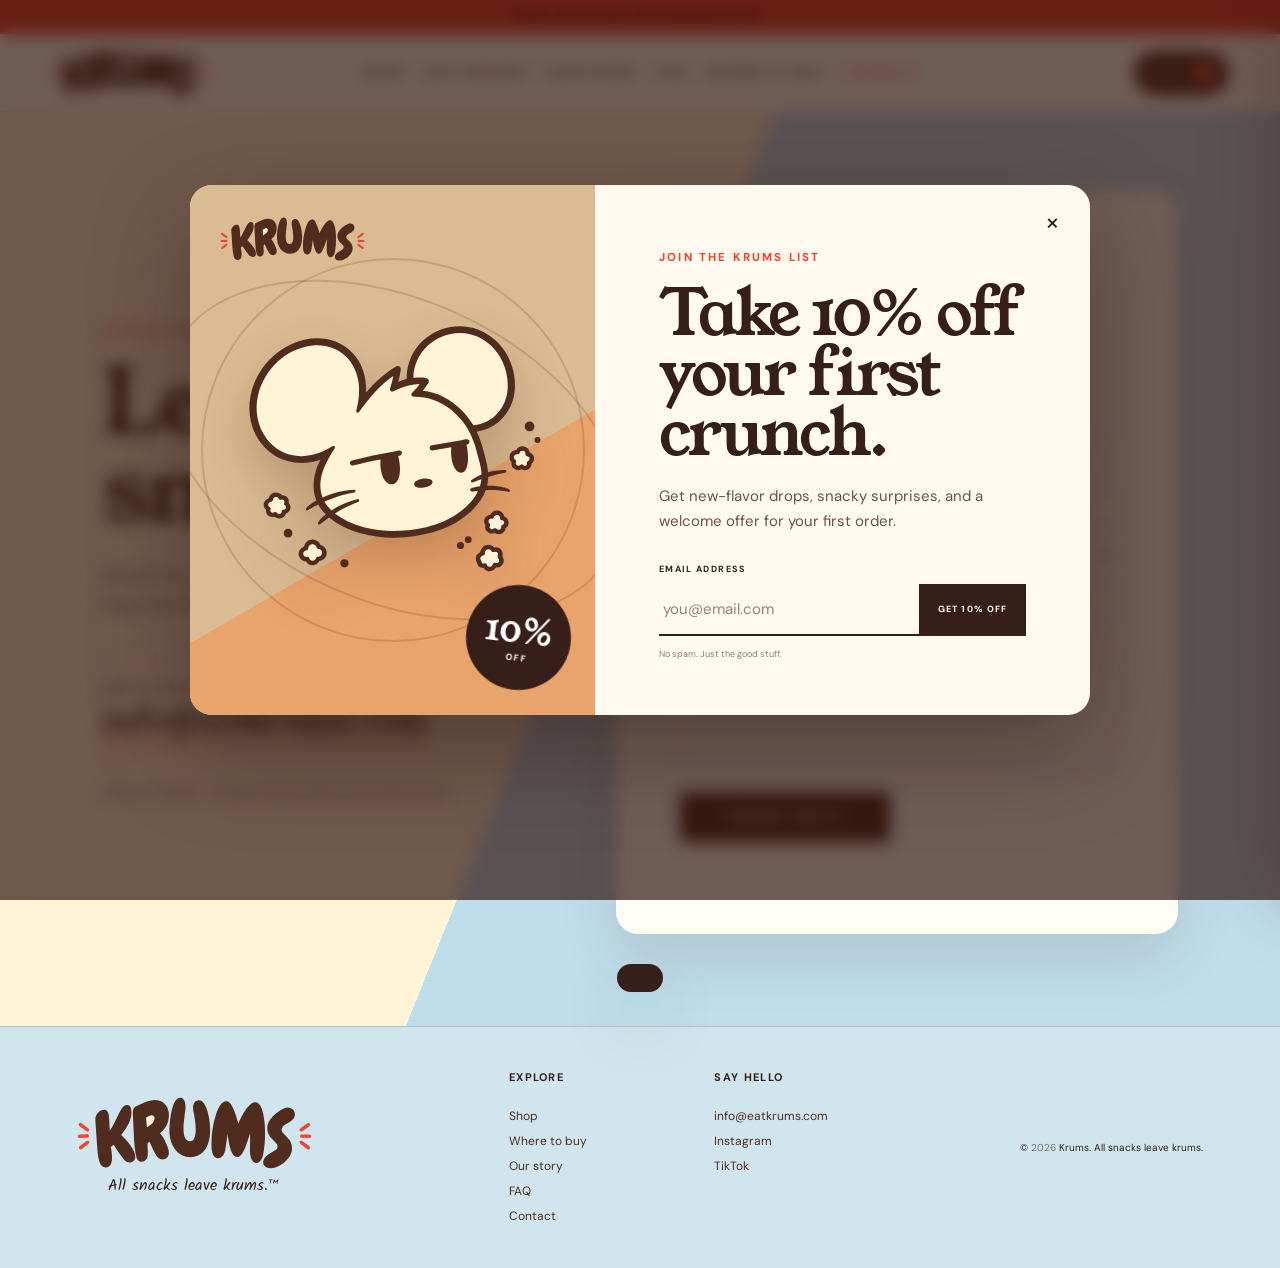
==== commit 4a170278: "Center the desktop header nav on the page. A three-column grid keeps the links in the middle while t" ====
--- a/contact.html
+++ b/contact.html
@@ -10,7 +10,7 @@
   <link rel="preconnect" href="https://fonts.googleapis.com" />
   <link rel="preconnect" href="https://fonts.gstatic.com" crossorigin />
   <link href="https://fonts.googleapis.com/css2?family=DM+Sans:wght@400;500;600;700;800&family=Kalam:wght@400;700&family=Nunito:wght@400;600;700;800;900&family=Varela+Round&family=Young+Serif&display=swap" rel="stylesheet" />
-  <link rel="stylesheet" href="styles.css?v=20261016-nav" />
+  <link rel="stylesheet" href="styles.css?v=20261016-navcenter" />
 </head>
 <body class="contact-body">
   <a class="skip-link" href="#main">Skip to content</a>
--- a/styles.css
+++ b/styles.css
@@ -4541,3 +4541,26 @@
   body .site-header .shop-dropdown-product > span { align-items: center; text-align: center; }
   body .site-header .shop-dropdown-product b { font-size: 14px !important; }
 }
+
+/* Desktop header: logo left, nav centered on the page, bag right. */
+@media (min-width: 981px) {
+  body .site-header {
+    display: grid !important;
+    grid-template-columns: minmax(0, 1fr) auto minmax(0, 1fr) !important;
+    align-items: center;
+    column-gap: 24px;
+  }
+  body .site-header .brand {
+    grid-column: 1;
+    justify-self: start;
+  }
+  body .site-header .main-nav {
+    grid-column: 2;
+    justify-self: center;
+    margin-left: 0;
+  }
+  body .site-header .bag-button {
+    grid-column: 3;
+    justify-self: end;
+  }
+}
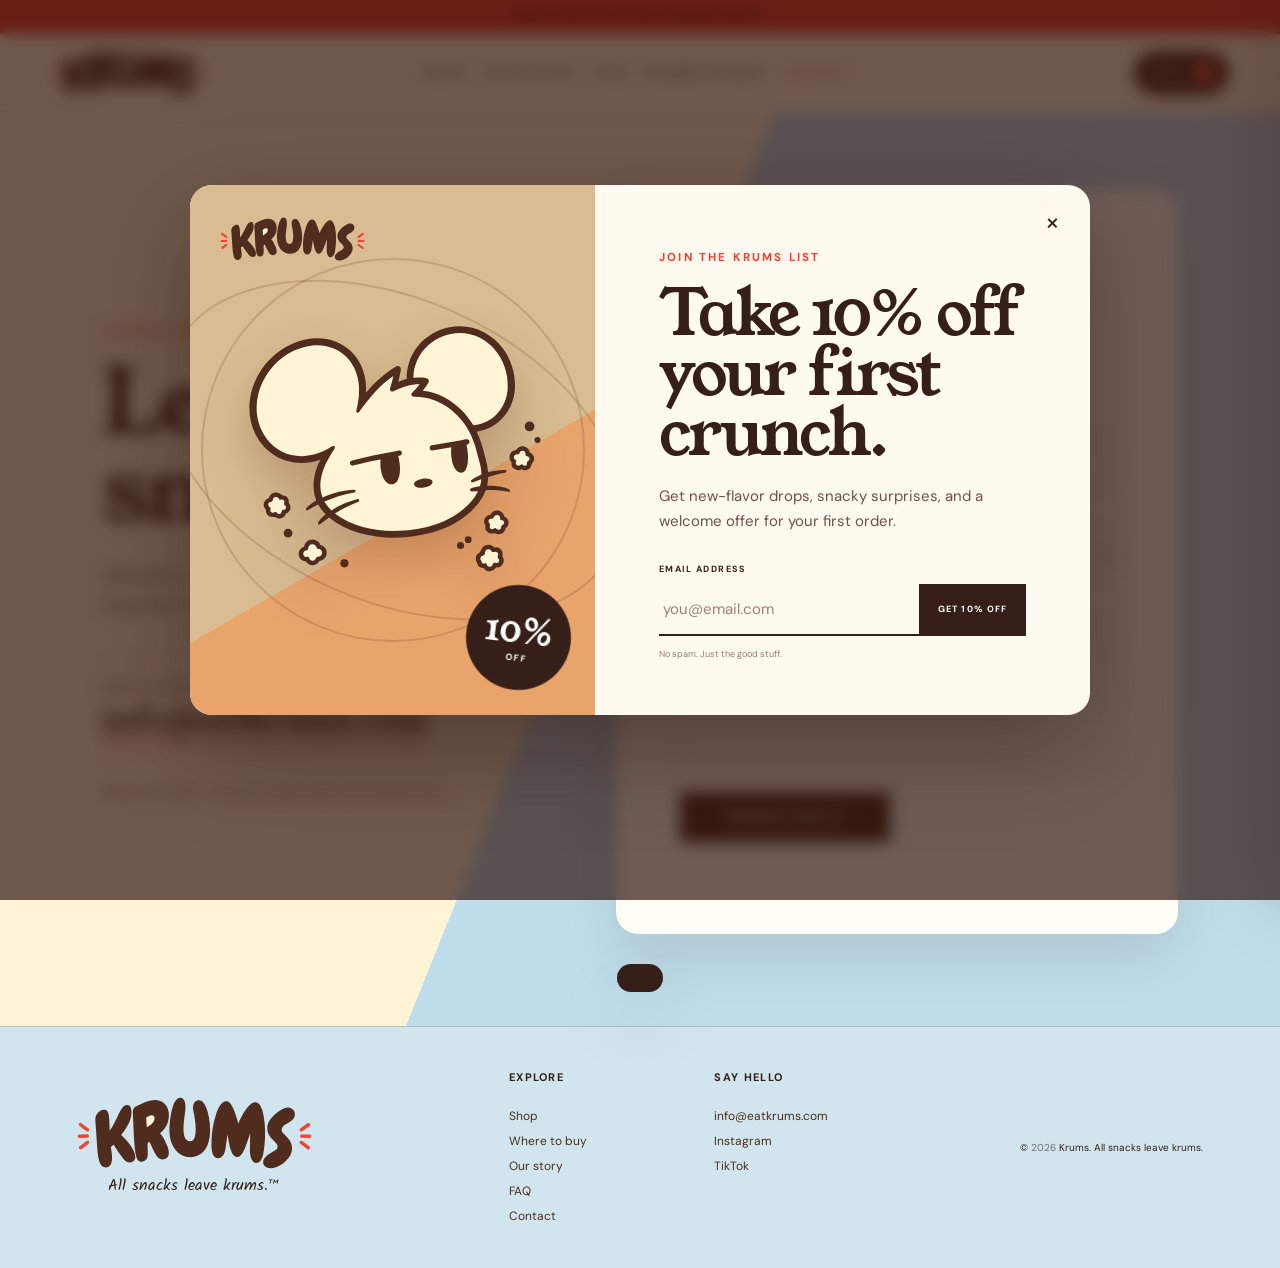
==== commit dca642b8: "Match the header cream and drop Why Krums? from the nav. The header uses the home cream on every pag" ====
--- a/contact.html
+++ b/contact.html
@@ -10,7 +10,7 @@
   <link rel="preconnect" href="https://fonts.googleapis.com" />
   <link rel="preconnect" href="https://fonts.gstatic.com" crossorigin />
   <link href="https://fonts.googleapis.com/css2?family=DM+Sans:wght@400;500;600;700;800&family=Kalam:wght@400;700&family=Nunito:wght@400;600;700;800;900&family=Varela+Round&family=Young+Serif&display=swap" rel="stylesheet" />
-  <link rel="stylesheet" href="styles.css?v=20261016-navcenter" />
+  <link rel="stylesheet" href="styles.css?v=20261016-header-cream" />
 </head>
 <body class="contact-body">
   <a class="skip-link" href="#main">Skip to content</a>
@@ -29,10 +29,10 @@
           <div class="shop-dropdown-row">
             <a class="shop-dropdown-product shop-dropdown-product--chocolate" href="product.html?flavor=chocolate-chip"><img src="assets/pouch-chocolate-chip.png" alt="" /><span><small>Cookie brittle</small><b>Chocolate Chip</b></span></a>
             <a class="shop-dropdown-product shop-dropdown-product--peanut" href="product.html?flavor=peanut-butter-chocolate"><img src="assets/pouch-peanut-butter-chocolate.png" alt="" /><span><small>Cookie brittle</small><b>Peanut Butter Chocolate</b></span></a>
-            <div class="shop-dropdown-product shop-dropdown-product--soon"><img src="assets/pouch-birthday-cake.png" alt="" /><span><small>Cookie brittle</small><b>Birthday Cake</b></span></div>
+            <a class="shop-dropdown-product shop-dropdown-product--birthday" href="product.html?flavor=birthday-cake"><img src="assets/pouch-birthday-cake.png" alt="" /><span><small>Cookie brittle</small><b>Birthday Cake</b></span></a>
           </div>
         </div>
-      </div><a href="index.html#why">Why Krums?</a><a href="index.html#story">Our story</a><a href="index.html#faq">FAQ</a><a href="where-to-buy.html">Where to buy</a><a href="contact.html" aria-current="page">Contact</a>
+      </div><a href="index.html#story">Our story</a><a href="index.html#faq">FAQ</a><a href="where-to-buy.html">Where to buy</a><a href="contact.html" aria-current="page">Contact</a>
     </nav>
     <button class="bag-button" id="open-cart" aria-label="Open snack bag">Bag <span id="cart-count">0</span></button>
   </header>
@@ -81,6 +81,6 @@
   <div class="scrim" id="scrim" hidden></div>
   <aside class="cart-drawer" id="cart-drawer" aria-hidden="true" aria-label="Shopping bag"><header><div><p class="eyebrow"><span></span> Your stash</p><h2>Snack bag <i id="cart-title-count">(0)</i></h2></div><button id="close-cart" aria-label="Close bag">×</button></header><div class="cart-progress"><p id="shipping-copy">You’re $35 away from free shipping</p><div><span id="shipping-bar"></span></div></div><div class="cart-items" id="cart-items"></div><div class="cart-empty" id="cart-empty"><img class="cart-mascot" src="assets/mascot-head.svg?v=20261016" alt="" /><h3>Your bag is hungry.</h3><p>Good news: joy is only one flavor away.</p><a href="shop.html" id="empty-shop">Find your crunch</a></div><footer id="cart-footer" hidden><div><span>Subtotal</span><strong id="cart-total">$0.00</strong></div><button class="button button-primary" id="checkout-button">Checkout</button><small>Taxes and shipping calculated at checkout. Payment connection coming next.</small></footer></aside>
   <div class="toast" id="toast" role="status" aria-live="polite"></div>
-  <script src="script.js?v=20261016-nav"></script>
+  <script src="script.js?v=20261016-cards"></script>
 </body>
 </html>
--- a/styles.css
+++ b/styles.css
@@ -4564,3 +4564,105 @@
     justify-self: end;
   }
 }
+
+/* Shop cards: equal height, one-line flavor names, buttons on the same baseline. */
+.shop-grid { align-items: stretch; }
+.shop-card {
+  display: flex;
+  flex-direction: column;
+  height: 100%;
+}
+.shop-card-image {
+  flex: 0 0 270px;
+  height: 270px;
+}
+.shop-card > p {
+  margin: 14px 5px 6px;
+}
+.shop-card-heading {
+  align-items: center;
+  gap: 10px;
+  margin: 0 5px 16px;
+}
+.shop-card-heading h3 {
+  flex: 1 1 auto;
+  min-width: 0;
+  font-size: 15px;
+  line-height: 1.2;
+  letter-spacing: -0.02em;
+  white-space: nowrap;
+}
+.shop-card-heading strong { padding-top: 0; }
+.shop-card-actions { margin-top: auto !important; }
+@media (max-width: 1000px) {
+  .shop-card-image { flex-basis: 235px; height: 235px; }
+}
+@media (max-width: 760px) {
+  .shop-card { width: min(340px, 100%); }
+  .shop-card-image { flex-basis: 230px; height: 230px; }
+  .shop-card-heading h3 { font-size: 17px; }
+}
+
+/* Product pages: one cream background for every flavor. */
+body.product-page .product-detail[data-theme] {
+  --detail-bg: var(--brand-warm-cream);
+  --theme-bg: var(--brand-warm-cream);
+  --accent: var(--brand-crumb-red);
+  --accent-soft: var(--brand-terracotta);
+  background: var(--brand-warm-cream);
+  color: var(--brand-cookie-brown);
+}
+body.product-page .product-main-media,
+body.product-page .product-thumbnails button,
+body.product-page .product-thumbnails img,
+body.product-page .related-grid article > a > div {
+  background: var(--brand-warm-cream);
+}
+body.product-page .product-detail .product-kicker,
+body.product-page .product-detail[data-theme="peanut-butter-chocolate"] .product-kicker,
+body.product-page .product-detail[data-theme="birthday-cake"] .product-kicker {
+  color: var(--brand-crumb-red);
+}
+body.product-page .product-detail[data-theme="peanut-butter-chocolate"] .stars,
+body.product-page .product-detail[data-theme="peanut-butter-chocolate"] .product-description,
+body.product-page .product-detail[data-theme="peanut-butter-chocolate"] .stat-plain,
+body.product-page .product-detail[data-theme="peanut-butter-chocolate"] .detail-shipping-note,
+body.product-page .product-detail[data-theme="peanut-butter-chocolate"] .net-carbs,
+body.product-page .product-detail[data-theme="peanut-butter-chocolate"] .detail-flavor-picker > p,
+body.product-page .product-detail[data-theme="peanut-butter-chocolate"] h1,
+body.product-page .product-detail[data-theme="peanut-butter-chocolate"] .purchase-row,
+body.product-page .product-detail[data-theme="peanut-butter-chocolate"] .product-breadcrumb {
+  color: var(--brand-cookie-brown);
+}
+body.product-page .product-detail[data-theme="peanut-butter-chocolate"] .taste-notes span,
+body.product-page .taste-notes span {
+  background: var(--brand-butter-yellow);
+  color: var(--brand-cookie-brown);
+}
+body.product-page .flavor-pill-link {
+  color: var(--brand-cookie-brown);
+}
+body.product-page .flavor-pill-link.active {
+  background: var(--brand-crumb-red);
+  border-color: var(--brand-crumb-red);
+  color: var(--brand-porcelain);
+}
+body.product-page .add-main {
+  background: var(--brand-cookie-brown);
+  border-color: var(--brand-cookie-brown);
+  color: var(--brand-porcelain);
+}
+
+/* Every page uses the home header cream, including after scroll. */
+body.home-page .site-header,
+body.shop-page .site-header,
+body.product-page .site-header,
+body.where-body .site-header,
+body.contact-body .site-header,
+body.home-page .site-header.scrolled,
+body.shop-page .site-header.scrolled,
+body.product-page .site-header.scrolled,
+body.where-body .site-header.scrolled,
+body.contact-body .site-header.scrolled {
+  background: rgba(255, 243, 220, 0.94);
+}
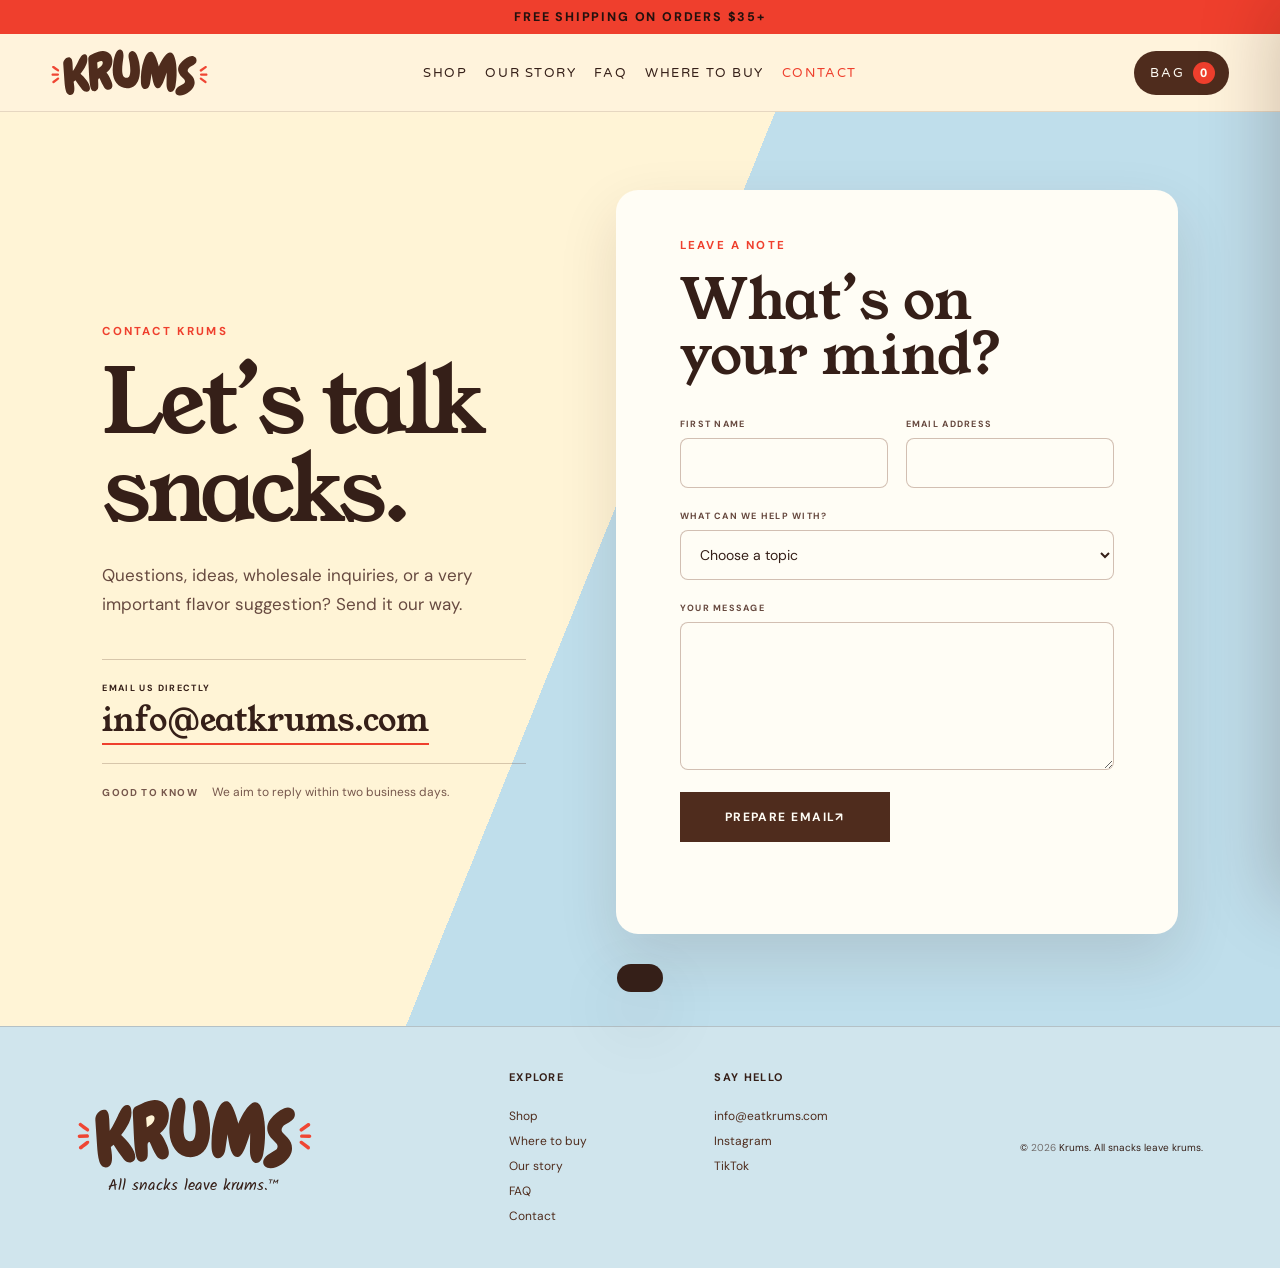
==== commit d4141330: "Turn off the automatic email signup popup. EMAIL_POPUP_AUTO_OPEN stays in script.js so the first-vis" ====
--- a/contact.html
+++ b/contact.html
@@ -81,6 +81,6 @@
   <div class="scrim" id="scrim" hidden></div>
   <aside class="cart-drawer" id="cart-drawer" aria-hidden="true" aria-label="Shopping bag"><header><div><p class="eyebrow"><span></span> Your stash</p><h2>Snack bag <i id="cart-title-count">(0)</i></h2></div><button id="close-cart" aria-label="Close bag">×</button></header><div class="cart-progress"><p id="shipping-copy">You’re $35 away from free shipping</p><div><span id="shipping-bar"></span></div></div><div class="cart-items" id="cart-items"></div><div class="cart-empty" id="cart-empty"><img class="cart-mascot" src="assets/mascot-head.svg?v=20261016" alt="" /><h3>Your bag is hungry.</h3><p>Good news: joy is only one flavor away.</p><a href="shop.html" id="empty-shop">Find your crunch</a></div><footer id="cart-footer" hidden><div><span>Subtotal</span><strong id="cart-total">$0.00</strong></div><button class="button button-primary" id="checkout-button">Checkout</button><small>Taxes and shipping calculated at checkout. Payment connection coming next.</small></footer></aside>
   <div class="toast" id="toast" role="status" aria-live="polite"></div>
-  <script src="script.js?v=20261016-cards"></script>
+  <script src="script.js?v=20261016-popup-off"></script>
 </body>
 </html>
